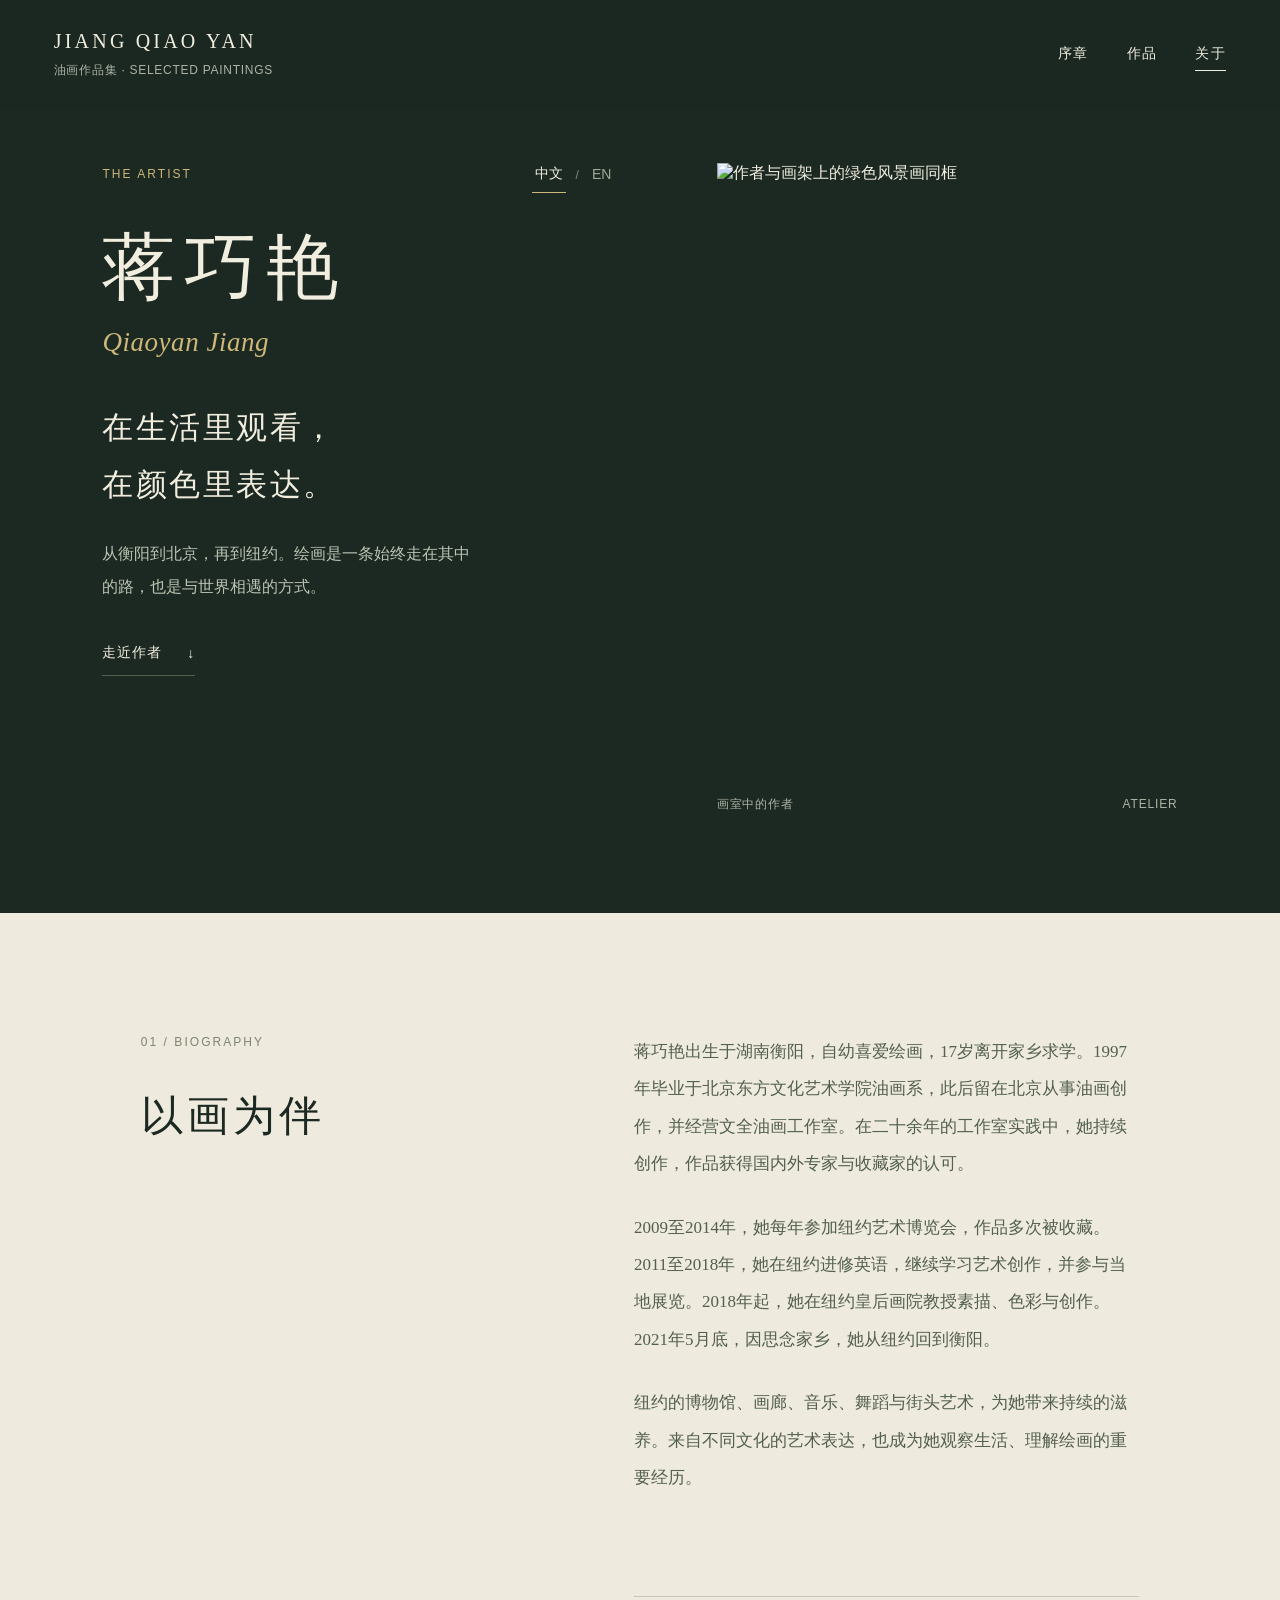
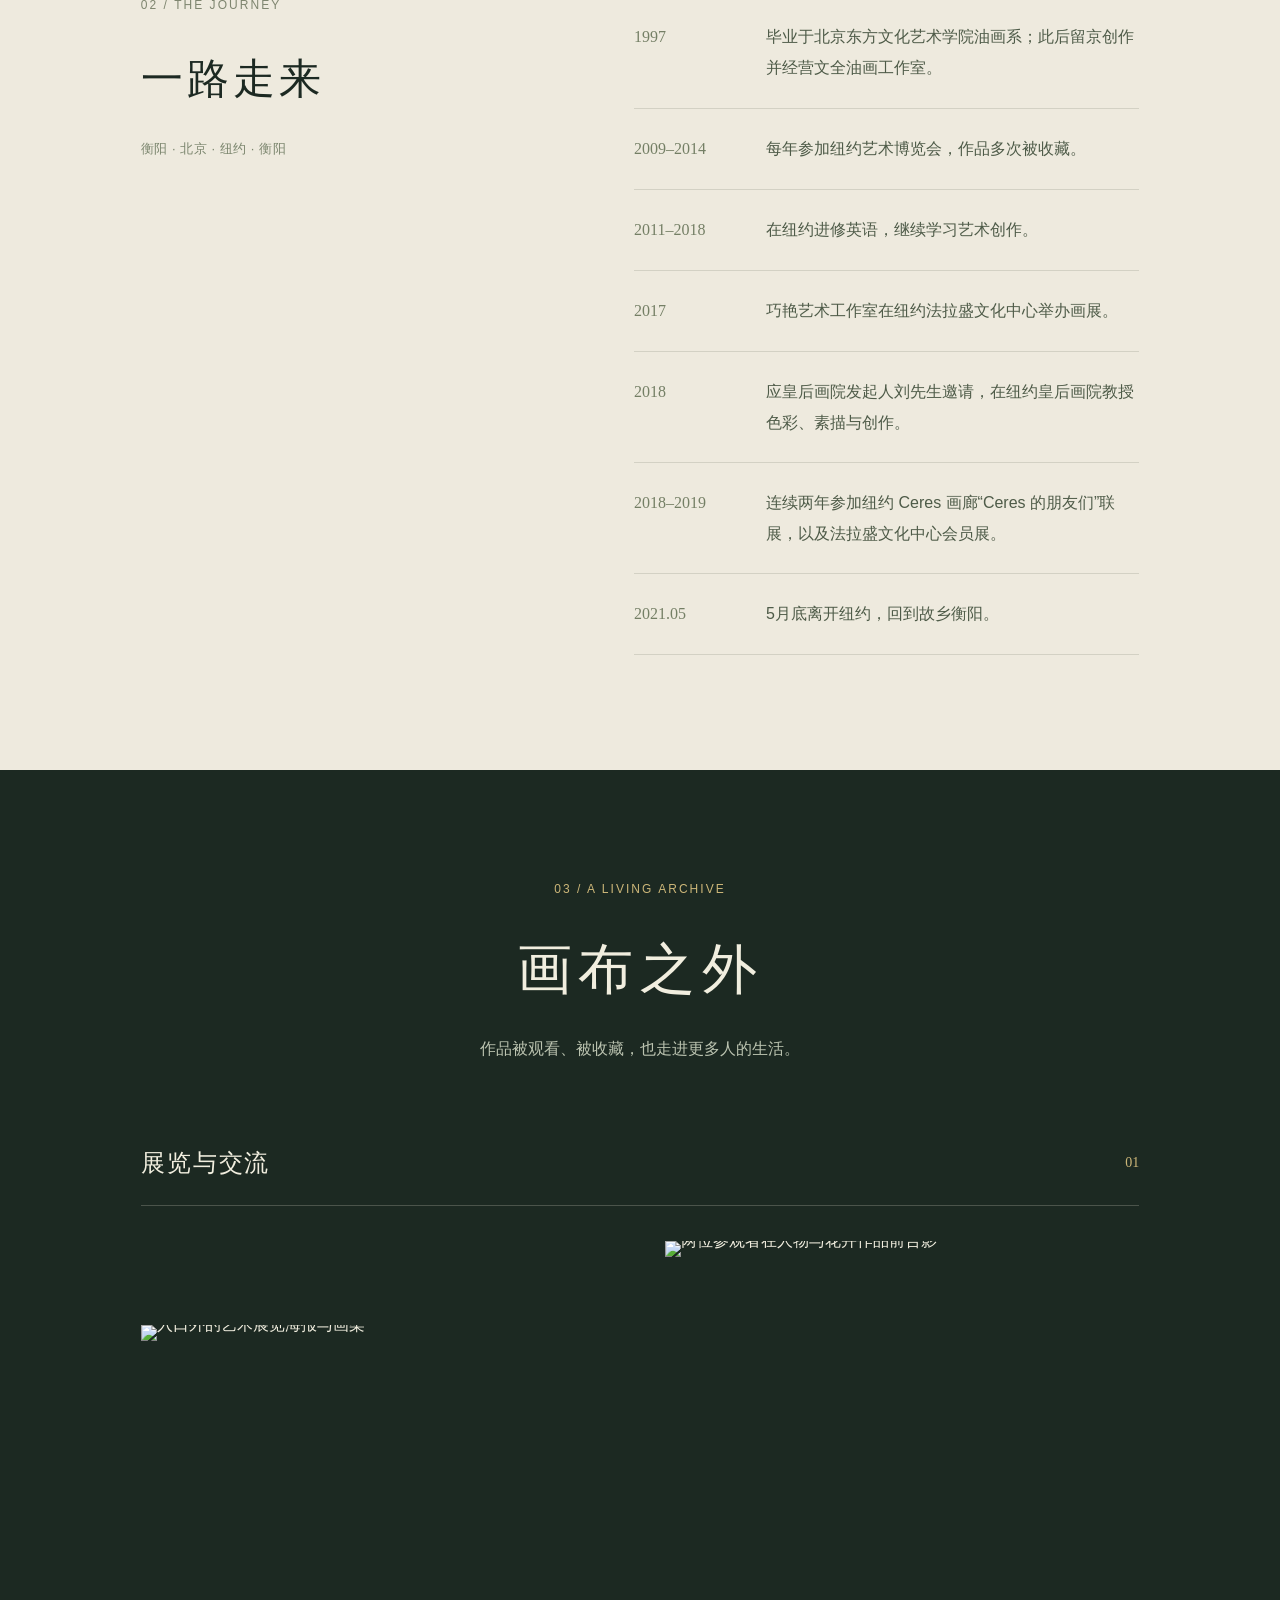
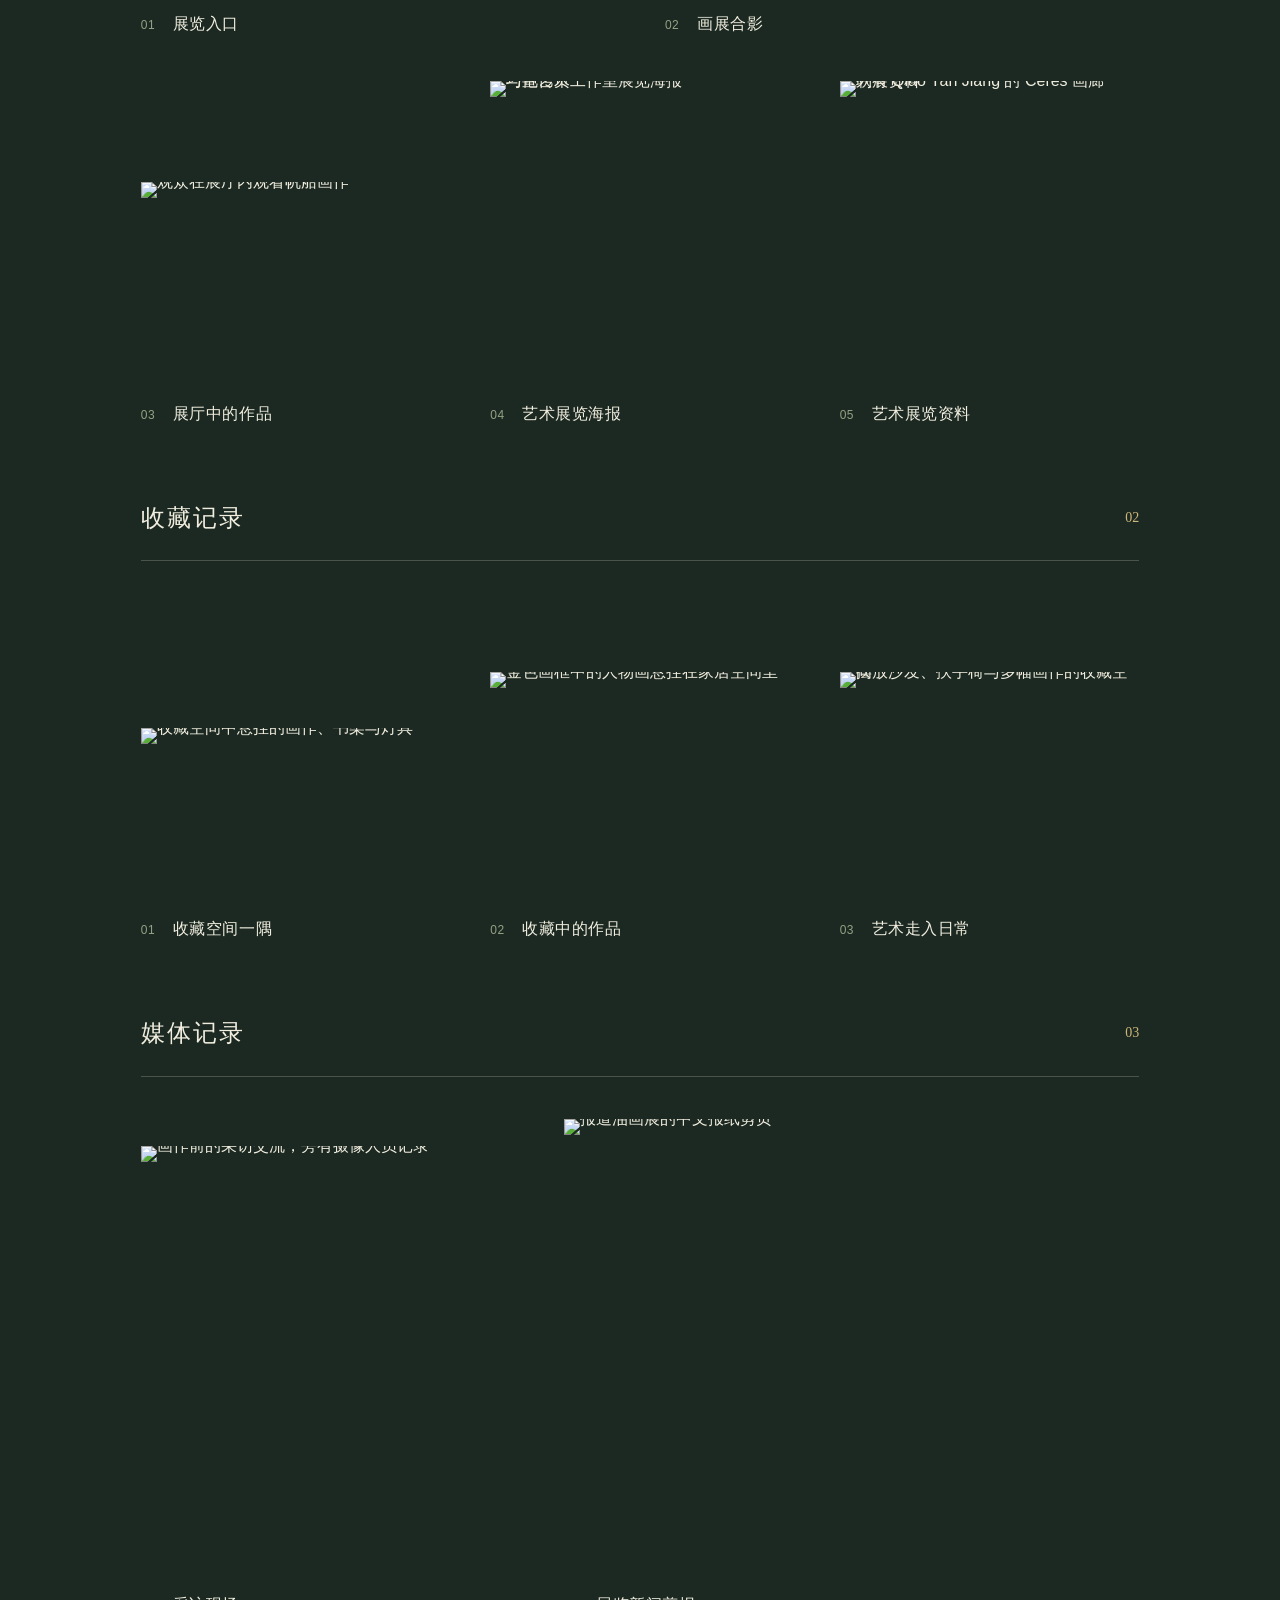
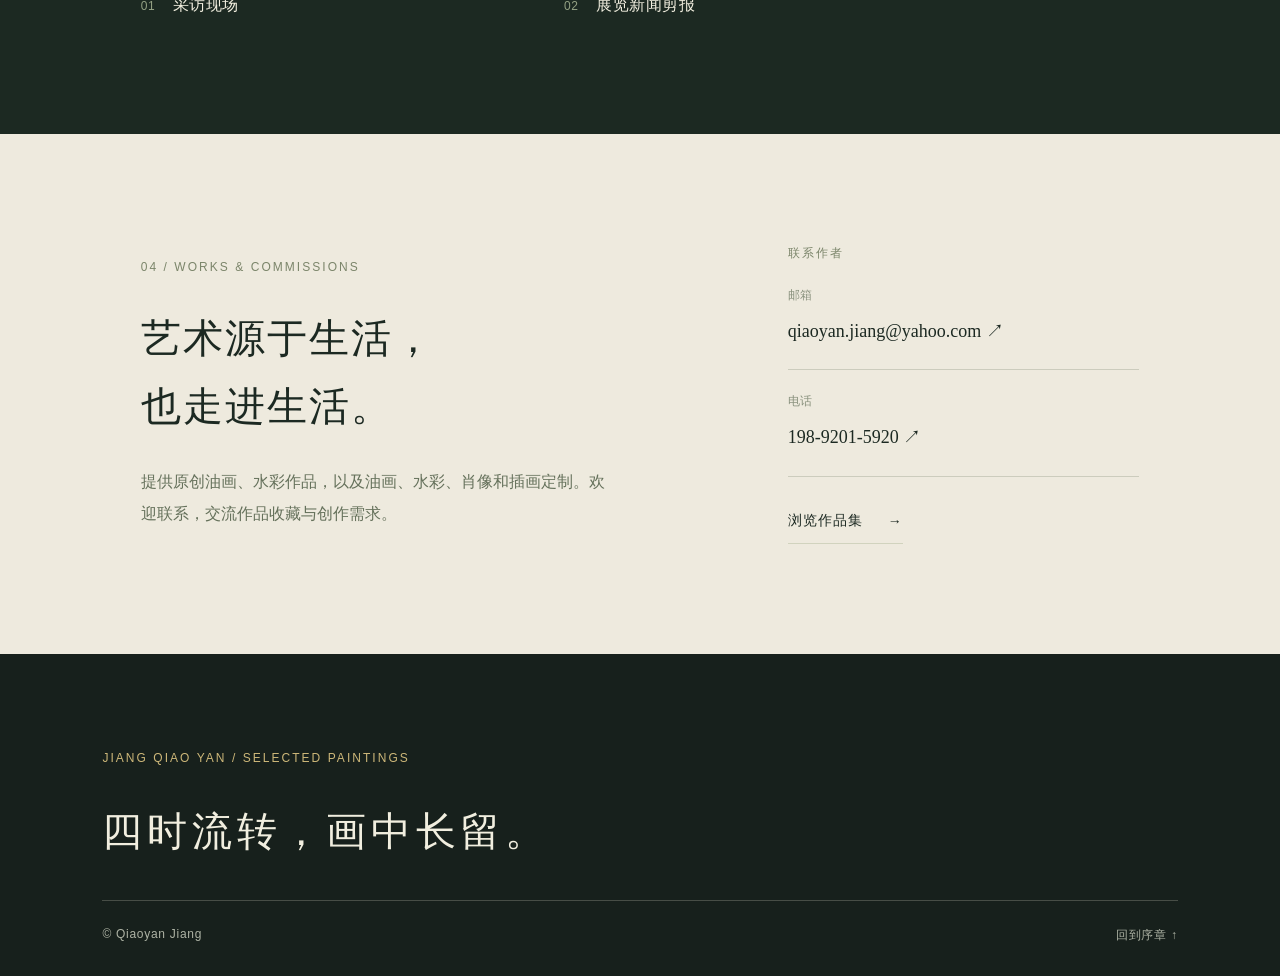
==== about.html @ 0b4175b9 "Publish gallery v7.5 pages and scripts" ====
<!doctype html><html lang="zh-CN"><head><meta charset="utf-8"><meta name="viewport" content="width=device-width,initial-scale=1"><title>关于蒋巧艳 · 四时之间</title><meta name="description" content="蒋巧艳的创作经历、展览、收藏与联系方式。中英双语。"><meta name="theme-color" content="#1c2922"><link rel="icon" href="data:image/svg+xml,%3Csvg xmlns='http://www.w3.org/2000/svg' viewBox='0 0 64 64'%3E%3Crect width='64' height='64' rx='12' fill='%231c2922'/%3E%3Cpath d='M18 44V20h28v24zM25 37l7-14 7 14M28 32h8' fill='none' stroke='%23d6bc76' stroke-width='2'/%3E%3C/svg%3E" type="image/svg+xml"><link rel="stylesheet" href="styles.css"><link rel="stylesheet" href="pages.css"><script defer src="catalog-data.js"></script><script defer src="pages.js"></script></head><body class="about-page"><a class="skip-link" href="#about-content"><span data-zh="跳到简介" data-en="Skip to biography" >跳到简介</span></a><header class="site-header inner-header" id="site-header"><a class="wordmark" href="index.html" aria-label="Jiang Qiao Yan，回到首页"><span>JIANG QIAO YAN</span><small><span data-zh="油画作品集 · SELECTED PAINTINGS" data-en="SELECTED PAINTINGS" >油画作品集 · SELECTED PAINTINGS</span></small></a><nav aria-label="主要导航"><a href="index.html"><span data-zh="序章" data-en="Prelude" >序章</span></a><a href="works.html"><span data-zh="作品" data-en="Works" >作品</span></a><a href="about.html" class="active" aria-current="page"><span data-zh="关于" data-en="About" >关于</span></a></nav></header><main id="about-content"><section class="about-hero"><div class="about-hero-copy"><div class="about-topline"><p class="eyebrow">THE ARTIST</p><div class="language-switch" role="group" aria-label="页面语言 / Page language"><button type="button" data-language="zh" aria-pressed="true">中文</button><span>/</span><button type="button" data-language="en" aria-pressed="false">EN</button></div></div><h1><span data-zh="蒋巧艳" data-en="Qiaoyan Jiang" >蒋巧艳</span></h1><p class="artist-roman"><span data-zh="Qiaoyan Jiang" data-en="蒋巧艳" >Qiaoyan Jiang</span></p><p class="about-lead"><span data-zh="在生活里观看，
在颜色里表达。" data-en="Observing life.
Speaking in color." >在生活里观看，
在颜色里表达。</span></p><p class="about-hero-bio"><span data-zh="从衡阳到北京，再到纽约。绘画是一条始终走在其中的路，也是与世界相遇的方式。" data-en="From Hengyang to Beijing, and on to New York. Painting has been a continuing path, and a way of meeting the world." >从衡阳到北京，再到纽约。绘画是一条始终走在其中的路，也是与世界相遇的方式。</span></p><a class="text-link" href="#biography"><span data-zh="走近作者" data-en="Meet the artist" >走近作者</span> <span>↓</span></a></div><figure class="about-portrait"><a href="assets/catalog/about-01.webp" data-archive="about-01" class="art-button"><img src="assets/catalog/about-01-small.webp" srcset="assets/catalog/about-01-small.webp 600w, assets/catalog/about-01.webp 1280w" sizes="(max-width:700px) 84vw, 36vw" width="1280" height="1707" alt="作者与画架上的绿色风景画同框" loading="eager" decoding="async"></a><figcaption><span data-zh="画室中的作者" data-en="The artist in her studio" >画室中的作者</span><span>ATELIER</span></figcaption></figure></section><section class="biography-section paper-section" id="biography"><div class="bio-label"><p class="eyebrow">01 / BIOGRAPHY</p><h2><span data-zh="以画为伴" data-en="A life with painting." >以画为伴</span></h2></div><div class="biography-copy"><p data-zh="蒋巧艳出生于湖南衡阳，自幼喜爱绘画，17岁离开家乡求学。1997年毕业于北京东方文化艺术学院油画系，此后留在北京从事油画创作，并经营文全油画工作室。在二十余年的工作室实践中，她持续创作，作品获得国内外专家与收藏家的认可。" data-en="Born in Hengyang, China, Qiaoyan Jiang developed a love of painting in childhood and left home at 17 to pursue her education. She graduated from the oil painting department of Beijing Oriental Culture and Art Institute in 1997, then remained in Beijing to paint and manage Wenquan Studio. Across more than two decades of studio practice, her work earned recognition from experts and collectors in China and abroad." >蒋巧艳出生于湖南衡阳，自幼喜爱绘画，17岁离开家乡求学。1997年毕业于北京东方文化艺术学院油画系，此后留在北京从事油画创作，并经营文全油画工作室。在二十余年的工作室实践中，她持续创作，作品获得国内外专家与收藏家的认可。</p><p data-zh="2009至2014年，她每年参加纽约艺术博览会，作品多次被收藏。2011至2018年，她在纽约进修英语，继续学习艺术创作，并参与当地展览。2018年起，她在纽约皇后画院教授素描、色彩与创作。2021年5月底，因思念家乡，她从纽约回到衡阳。" data-en="From 2009 to 2014, she participated in New York Artexpo every year, where her paintings entered private collections. She studied English and continued her artistic development in New York from 2011 to 2018, taking part in local exhibitions. In 2018, she began teaching drawing, color and creative practice at the Queen’s Academy of Art in Queens. At the end of May 2021, she returned to her hometown of Hengyang." >2009至2014年，她每年参加纽约艺术博览会，作品多次被收藏。2011至2018年，她在纽约进修英语，继续学习艺术创作，并参与当地展览。2018年起，她在纽约皇后画院教授素描、色彩与创作。2021年5月底，因思念家乡，她从纽约回到衡阳。</p><p data-zh="纽约的博物馆、画廊、音乐、舞蹈与街头艺术，为她带来持续的滋养。来自不同文化的艺术表达，也成为她观察生活、理解绘画的重要经历。" data-en="New York’s museums, galleries, music, dance and street performances provided a lasting source of inspiration. Encounters with art from many cultures deepened her ways of observing life and thinking about painting." >纽约的博物馆、画廊、音乐、舞蹈与街头艺术，为她带来持续的滋养。来自不同文化的艺术表达，也成为她观察生活、理解绘画的重要经历。</p></div></section><section class="journey-section paper-section"><div class="journey-heading"><p class="eyebrow">02 / THE JOURNEY</p><h2><span data-zh="一路走来" data-en="Along the way" >一路走来</span></h2><p><span data-zh="衡阳 · 北京 · 纽约 · 衡阳" data-en="Hengyang · Beijing · New York · Hengyang" >衡阳 · 北京 · 纽约 · 衡阳</span></p></div><ol class="timeline"><li><span class="timeline-date">1997</span><p data-zh="毕业于北京东方文化艺术学院油画系；此后留京创作并经营文全油画工作室。" data-en="Graduated from the oil painting department of Beijing Oriental Culture and Art Institute; remained in Beijing to paint and manage Wenquan Studio." >毕业于北京东方文化艺术学院油画系；此后留京创作并经营文全油画工作室。</p></li><li><span class="timeline-date">2009–2014</span><p data-zh="每年参加纽约艺术博览会，作品多次被收藏。" data-en="Participated annually in New York Artexpo, with paintings acquired by collectors." >每年参加纽约艺术博览会，作品多次被收藏。</p></li><li><span class="timeline-date">2011–2018</span><p data-zh="在纽约进修英语，继续学习艺术创作。" data-en="Studied English and continued her artistic development in New York." >在纽约进修英语，继续学习艺术创作。</p></li><li><span class="timeline-date">2017</span><p data-zh="巧艳艺术工作室在纽约法拉盛文化中心举办画展。" data-en="Qiaoyan Art Studio held an exhibition at the Flushing cultural center in New York." >巧艳艺术工作室在纽约法拉盛文化中心举办画展。</p></li><li><span class="timeline-date">2018</span><p data-zh="应皇后画院发起人刘先生邀请，在纽约皇后画院教授色彩、素描与创作。" data-en="At the invitation of Mr. Liu, founder of the Queen’s Academy of Art in Queens, began teaching color, drawing and creative practice." >应皇后画院发起人刘先生邀请，在纽约皇后画院教授色彩、素描与创作。</p></li><li><span class="timeline-date">2018–2019</span><p data-zh="连续两年参加纽约 Ceres 画廊“Ceres 的朋友们”联展，以及法拉盛文化中心会员展。" data-en="Participated in the Friends of Ceres group exhibition at Ceres Gallery and the Flushing cultural center members’ exhibition in both years." >连续两年参加纽约 Ceres 画廊“Ceres 的朋友们”联展，以及法拉盛文化中心会员展。</p></li><li><span class="timeline-date">2021.05</span><p data-zh="5月底离开纽约，回到故乡衡阳。" data-en="Returned from New York to her hometown of Hengyang at the end of May." >5月底离开纽约，回到故乡衡阳。</p></li></ol></section><section class="archive-section" id="archive"><div class="archive-heading"><p class="eyebrow">03 / A LIVING ARCHIVE</p><h2><span data-zh="画布之外" data-en="Beyond the canvas" >画布之外</span></h2><p><span data-zh="作品被观看、被收藏，也走进更多人的生活。" data-en="Seen, collected, and made part of everyday life." >作品被观看、被收藏，也走进更多人的生活。</span></p></div><section class="archive-group"><div class="archive-group-title"><h3><span data-zh="展览与交流" data-en="Exhibitions &amp; Encounters" >展览与交流</span></h3><span>01</span></div><div class="archive-grid exhibitions"><figure class="catalog-card archive-card"><div class="art-mount"><a class="art-button image-link" style="--image-ratio:1.77777778;--source-width:1800px" href="assets/catalog/about-10.webp" data-archive="about-10" aria-label="查看：展览入口"><img src="assets/catalog/about-10-small.webp" srcset="assets/catalog/about-10-small.webp 800w, assets/catalog/about-10.webp 1800w" sizes="(max-width:700px) 84vw, 36vw" width="1920" height="1080" data-zh-alt="入口外的艺术展览海报与画架" data-en-alt="An exhibition poster on an easel beside the entrance" alt="入口外的艺术展览海报与画架" loading="lazy" decoding="async"><span class="view-hint"><span data-zh="查看详情" data-en="View details" >查看详情</span> ↗</span></a></div><figcaption><span><small>01</small><span data-zh="展览入口" data-en="At the exhibition entrance" >展览入口</span></span></figcaption></figure><figure class="catalog-card archive-card"><div class="art-mount"><a class="art-button image-link" style="--image-ratio:1.33333333;--source-width:1800px" href="assets/catalog/about-07.webp" data-archive="about-07" aria-label="查看：画展合影"><img src="assets/catalog/about-07-small.webp" srcset="assets/catalog/about-07-small.webp 800w, assets/catalog/about-07.webp 1800w" sizes="(max-width:700px) 84vw, 36vw" width="3264" height="2448" data-zh-alt="两位参观者在人物与花卉作品前合影" data-en-alt="Two people photographed beside figure and flower paintings" alt="两位参观者在人物与花卉作品前合影" loading="lazy" decoding="async"><span class="view-hint"><span data-zh="查看详情" data-en="View details" >查看详情</span> ↗</span></a></div><figcaption><span><small>02</small><span data-zh="画展合影" data-en="A moment at the exhibition" >画展合影</span></span></figcaption></figure><figure class="catalog-card archive-card"><div class="art-mount"><a class="art-button image-link" style="--image-ratio:1.50282486;--source-width:1800px" href="assets/catalog/about-06.webp" data-archive="about-06" aria-label="查看：展厅中的作品"><img src="assets/catalog/about-06-small.webp" srcset="assets/catalog/about-06-small.webp 800w, assets/catalog/about-06.webp 1800w" sizes="(max-width:700px) 84vw, 36vw" width="4256" height="2832" data-zh-alt="观众在展厅内观看帆船画作" data-en-alt="A visitor viewing a sailboat painting in a gallery" alt="观众在展厅内观看帆船画作" loading="lazy" decoding="async"><span class="view-hint"><span data-zh="查看详情" data-en="View details" >查看详情</span> ↗</span></a></div><figcaption><span><small>03</small><span data-zh="展厅中的作品" data-en="A work on display" >展厅中的作品</span></span></figcaption></figure><figure class="catalog-card archive-card"><div class="art-mount"><a class="art-button image-link" style="--image-ratio:0.66582915;--source-width:1060px" href="assets/catalog/about-08.webp" data-archive="about-08" aria-label="查看：艺术展览海报"><img src="assets/catalog/about-08-small.webp" srcset="assets/catalog/about-08-small.webp 533w, assets/catalog/about-08.webp 1060w" sizes="(max-width:700px) 84vw, 36vw" width="1060" height="1592" data-zh-alt="巧艳艺术工作室展览海报与宣传页" data-en-alt="A Qiaoyan Art Studio exhibition poster and leaflets" alt="巧艳艺术工作室展览海报与宣传页" loading="lazy" decoding="async"><span class="view-hint"><span data-zh="查看详情" data-en="View details" >查看详情</span> ↗</span></a></div><figcaption><span><small>04</small><span data-zh="艺术展览海报" data-en="Exhibition poster" >艺术展览海报</span></span></figcaption></figure><figure class="catalog-card archive-card"><div class="art-mount"><a class="art-button image-link" style="--image-ratio:0.88330871;--source-width:1590px" href="assets/catalog/about-09.webp" data-archive="about-09" aria-label="查看：艺术展览资料"><img src="assets/catalog/about-09-small.webp" srcset="assets/catalog/about-09-small.webp 707w, assets/catalog/about-09.webp 1590w" sizes="(max-width:700px) 84vw, 36vw" width="2392" height="2708" data-zh-alt="列有 Qiao Yan Jiang 的 Ceres 画廊联展资料" data-en-alt="A Ceres Gallery exhibition document listing Qiao Yan Jiang" alt="列有 Qiao Yan Jiang 的 Ceres 画廊联展资料" loading="lazy" decoding="async"><span class="view-hint"><span data-zh="查看详情" data-en="View details" >查看详情</span> ↗</span></a></div><figcaption><span><small>05</small><span data-zh="艺术展览资料" data-en="Exhibition archive" >艺术展览资料</span></span></figcaption></figure></div></section><section class="archive-group"><div class="archive-group-title"><h3><span data-zh="收藏记录" data-en="Works in Collections" >收藏记录</span></h3><span>02</span></div><div class="archive-grid collections"><figure class="catalog-card archive-card"><div class="art-mount"><a class="art-button image-link" style="--image-ratio:1.77672209;--source-width:1496px" href="assets/catalog/about-03.webp" data-archive="about-03" aria-label="查看：收藏空间一隅"><img src="assets/catalog/about-03-small.webp" srcset="assets/catalog/about-03-small.webp 800w, assets/catalog/about-03.webp 1496w" sizes="(max-width:700px) 84vw, 36vw" width="1496" height="842" data-zh-alt="收藏空间中悬挂的画作、书架与灯具" data-en-alt="Paintings displayed with bookshelves and lamps in a collector’s home" alt="收藏空间中悬挂的画作、书架与灯具" loading="lazy" decoding="async"><span class="view-hint"><span data-zh="查看详情" data-en="View details" >查看详情</span> ↗</span></a></div><figcaption><span><small>01</small><span data-zh="收藏空间一隅" data-en="A corner of a collector’s home" >收藏空间一隅</span></span></figcaption></figure><figure class="catalog-card archive-card"><div class="art-mount"><a class="art-button image-link" style="--image-ratio:1.33333333;--source-width:1800px" href="assets/catalog/about-04.webp" data-archive="about-04" aria-label="查看：收藏中的作品"><img src="assets/catalog/about-04-small.webp" srcset="assets/catalog/about-04-small.webp 800w, assets/catalog/about-04.webp 1800w" sizes="(max-width:700px) 84vw, 36vw" width="4032" height="3024" data-zh-alt="金色画框中的人物画悬挂在家居空间里" data-en-alt="A framed figure painting displayed in a home" alt="金色画框中的人物画悬挂在家居空间里" loading="lazy" decoding="async"><span class="view-hint"><span data-zh="查看详情" data-en="View details" >查看详情</span> ↗</span></a></div><figcaption><span><small>02</small><span data-zh="收藏中的作品" data-en="A painting in a private collection" >收藏中的作品</span></span></figcaption></figure><figure class="catalog-card archive-card"><div class="art-mount"><a class="art-button image-link" style="--image-ratio:1.33333333;--source-width:800px" href="assets/catalog/about-05.webp" data-archive="about-05" aria-label="查看：艺术走入日常"><img src="assets/catalog/about-05-small.webp" srcset="assets/catalog/about-05-small.webp 800w, assets/catalog/about-05.webp 800w" sizes="(max-width:700px) 84vw, 36vw" width="800" height="600" data-zh-alt="摆放沙发、扶手椅与多幅画作的收藏空间" data-en-alt="A collection displayed in a sitting room with a sofa and armchair" alt="摆放沙发、扶手椅与多幅画作的收藏空间" loading="lazy" decoding="async"><span class="view-hint"><span data-zh="查看详情" data-en="View details" >查看详情</span> ↗</span></a></div><figcaption><span><small>03</small><span data-zh="艺术走入日常" data-en="Art in everyday life" >艺术走入日常</span></span></figcaption></figure></div></section><section class="archive-group"><div class="archive-group-title"><h3><span data-zh="媒体记录" data-en="Press &amp; Interviews" >媒体记录</span></h3><span>03</span></div><div class="archive-grid press"><figure class="catalog-card archive-card"><div class="art-mount"><a class="art-button image-link" style="--image-ratio:0.76094760;--source-width:1060px" href="assets/catalog/about-11.webp" data-archive="about-11" aria-label="查看：采访现场"><img src="assets/catalog/about-11-small.webp" srcset="assets/catalog/about-11-small.webp 609w, assets/catalog/about-11.webp 1060w" sizes="(max-width:700px) 84vw, 36vw" width="1060" height="1393" data-zh-alt="画作前的采访交流，旁有摄像人员记录" data-en-alt="An interview beside paintings, with a camera recording the conversation" alt="画作前的采访交流，旁有摄像人员记录" loading="lazy" decoding="async"><span class="view-hint"><span data-zh="查看详情" data-en="View details" >查看详情</span> ↗</span></a></div><figcaption><span><small>01</small><span data-zh="采访现场" data-en="During an interview" >采访现场</span></span></figcaption></figure><figure class="catalog-card archive-card"><div class="art-mount"><a class="art-button image-link" style="--image-ratio:1.26970443;--source-width:1800px" href="assets/catalog/about-02.webp" data-archive="about-02" aria-label="查看：展览新闻剪报"><img src="assets/catalog/about-02-small.webp" srcset="assets/catalog/about-02-small.webp 800w, assets/catalog/about-02.webp 1800w" sizes="(max-width:700px) 84vw, 36vw" width="3093" height="2436" data-zh-alt="报道油画展的中文报纸剪页" data-en-alt="A Chinese newspaper clipping about an oil painting exhibition" alt="报道油画展的中文报纸剪页" loading="lazy" decoding="async"><span class="view-hint"><span data-zh="查看详情" data-en="View details" >查看详情</span> ↗</span></a></div><figcaption><span><small>02</small><span data-zh="展览新闻剪报" data-en="An exhibition press clipping" >展览新闻剪报</span></span></figcaption></figure></div></section></section><section class="contact-section paper-section" id="contact"><div><p class="eyebrow">04 / WORKS & COMMISSIONS</p><h2><span data-zh="艺术源于生活，
也走进生活。" data-en="Art grows from life,
and becomes part of it." >艺术源于生活，
也走进生活。</span></h2><p class="contact-body"><span data-zh="提供原创油画、水彩作品，以及油画、水彩、肖像和插画定制。欢迎联系，交流作品收藏与创作需求。" data-en="Original oil paintings and watercolors are available, alongside commissions for oil paintings, watercolors, portraits and illustrations. Please get in touch to discuss collecting a work or commissioning a painting." >提供原创油画、水彩作品，以及油画、水彩、肖像和插画定制。欢迎联系，交流作品收藏与创作需求。</span></p></div><div class="contact-details"><p class="eyebrow"><span data-zh="联系作者" data-en="CONTACT THE ARTIST" >联系作者</span></p><div><span><span data-zh="邮箱" data-en="Email" >邮箱</span></span><a href="mailto:qiaoyan.jiang@yahoo.com">qiaoyan.jiang@yahoo.com ↗</a></div><div><span><span data-zh="电话" data-en="Phone" >电话</span></span><a href="tel:19892015920">198-9201-5920 ↗</a></div><a class="text-link" href="works.html"><span data-zh="浏览作品集" data-en="Explore the collection" >浏览作品集</span> →</a></div></section></main><footer class="inner-footer"><p class="eyebrow">JIANG QIAO YAN / SELECTED PAINTINGS</p><p class="footer-title"><span data-zh="四时流转，画中长留。" data-en="Seasons pass. Paintings remain." >四时流转，画中长留。</span></p><div class="footer-bottom"><span>© Qiaoyan Jiang</span><a href="index.html"><span data-zh="回到序章" data-en="Return to the prelude" >回到序章</span> ↑</a></div></footer><dialog id="detail-dialog" class="detail-dialog" aria-labelledby="detail-title">
    <header class="detail-header"><span>JIANG QIAO YAN <small>/ SELECTED WORKS</small></span><div><button id="detail-zoom" type="button" aria-pressed="false">放大细节</button><button id="detail-close" type="button" aria-label="关闭大图">关闭 ×</button></div></header>
    <div class="detail-body"><div id="detail-canvas" class="detail-canvas"><div class="detail-surface"><img id="detail-image" alt=""><p id="detail-status" role="status"></p></div></div><aside class="detail-info"><p class="eyebrow" id="detail-category"></p><h2 id="detail-title"></h2><p id="detail-description"></p><p class="detail-editorial" id="detail-editorial"></p><div class="detail-pagination"><button type="button" id="detail-prev" aria-label="上一幅">←</button><span id="detail-count"></span><button type="button" id="detail-next" aria-label="下一幅">→</button></div></aside></div>
    </dialog></body></html>
---- styles.css ----
@charset "UTF-8";
:root{--ink:#1c2922;--ink-dark:#17201c;--paper:#eeeade;--paper-light:#f5f1e8;--gold:#cdb779;--light:#f1eedf;--muted:#aeb3a5;--line:rgba(239,236,219,.22);--serif:"Noto Serif SC","Songti SC","STSong","SimSun",serif;--sans:"Helvetica Neue","PingFang SC","Microsoft YaHei",Arial,sans-serif;--scroll:0}
*{box-sizing:border-box}html{scroll-behavior:smooth;scroll-padding-top:110px}body{margin:0;background:var(--ink);color:var(--light);font-family:var(--sans);font-size:16px;-webkit-font-smoothing:antialiased}body,button,a{-webkit-tap-highlight-color:transparent}button,a{touch-action:manipulation}button{font:inherit}a{color:inherit;text-decoration:none}button{color:inherit}button:focus-visible,a:focus-visible{outline:2px solid var(--gold);outline-offset:7px}::selection{background:#b59853;color:var(--ink-dark)}img{display:block;max-width:100%;height:auto}figure,p,h1,h2,h3{margin:0}button{border:0}.skip-link{position:fixed;z-index:100;top:8px;left:20px;background:var(--paper);color:var(--ink);padding:12px;transform:translateY(-150%)}.skip-link:focus{transform:none}
.site-header{position:absolute;left:0;right:0;top:0;height:108px;padding:0 4.2%;display:flex;align-items:center;justify-content:space-between;z-index:20}.wordmark{display:flex;flex-direction:column;gap:9px}.wordmark>span{font-family:Georgia,serif;letter-spacing:.16em;font-size:20px}.wordmark small{font-size:10px;letter-spacing:.16em;color:var(--muted)}.site-header nav{display:flex;gap:38px;font-size:14px;letter-spacing:.1em}.site-header nav a{padding:12px 0;position:relative}.site-header nav a:after{content:"";position:absolute;bottom:4px;left:0;width:100%;height:1px;background:currentColor;transform:scaleX(0);transform-origin:left;transition:transform .25s}.site-header nav a:hover:after,.site-header nav a.active:after{transform:scaleX(1)}
.opening{position:relative;min-height:820px;height:100svh;background:var(--ink)}.opening-stage{position:relative;height:100svh;min-height:820px;overflow:hidden}.opening-stage:before{content:"";position:absolute;inset:0;background:radial-gradient(ellipse at 62% 40%,#39432b33,transparent 66%);pointer-events:none}.hero-copy{position:absolute;z-index:2;left:7%;top:24%;}.eyebrow{font-size:12px;line-height:1.6;letter-spacing:.17em;font-weight:400}.hero-copy .eyebrow{display:flex;gap:12px;align-items:center;color:var(--gold)}.small-rule{display:inline-block;width:27px;height:1px;background:currentColor}h1{font-family:var(--serif);font-size:clamp(72px,7.1vw,124px);line-height:1.35;font-weight:400;letter-spacing:.16em;margin:28px 0 21px;position:relative}h1>span{display:block;margin-left:.34em}h1>i{font-style:normal;font-size:.35em;position:absolute;right:-.36em;bottom:.45em;color:var(--gold)}.hero-english{font-family:Georgia,serif;font-style:italic;font-weight:400;font-size:clamp(23px,2.1vw,34px);line-height:1.2;color:var(--gold)}.hero-subtitle{font-family:var(--serif);font-size:16px;letter-spacing:.21em;color:#bcc2b4;margin-top:28px}.hero-art{position:absolute;right:5.4%;top:17.5%;width:min(59vw,calc(64svh * 1.2663));}.hero-art .art-button{box-shadow:0 26px 55px #030b083d}.art-button{display:block;background:transparent;padding:0;width:100%;position:relative;cursor:zoom-in;text-align:left}.art-button img{width:100%;transition:filter .5s}.art-button:hover img{filter:brightness(1.04)}.view-hint{position:absolute;bottom:18px;right:18px;padding:11px 16px;color:white;background:#18241dd9;backdrop-filter:blur(10px);font-size:12px;letter-spacing:.08em;opacity:0;transform:translateY(5px);transition:opacity .3s,transform .3s}.art-button:hover .view-hint,.art-button:focus-visible .view-hint{opacity:1;transform:none}figcaption{display:flex;align-items:baseline;justify-content:space-between;gap:20px;margin-top:18px;font-size:12px;line-height:1.6;letter-spacing:.1em;color:var(--muted)}.caption-divider{display:inline-block;opacity:.5;margin:0 12px}.hero-art figcaption>span:last-child{font-size:10px;letter-spacing:.15em}.hero-bottom{position:absolute;bottom:36px;left:4.2%;right:4.2%;display:flex;justify-content:space-between;align-items:center;padding-top:24px;border-top:1px solid var(--line)}.scroll-prompt{display:flex;align-items:center;gap:12px;font-size:12px;letter-spacing:.07em}.scroll-prompt>span:last-child{margin-left:12px;font-size:10px;color:var(--muted);letter-spacing:.12em}.scroll-line{display:block;height:30px;width:1px;background:var(--gold);position:relative}.scroll-line:after{content:"";position:absolute;bottom:0;left:-2px;width:5px;height:5px;border-right:1px solid var(--gold);border-bottom:1px solid var(--gold);transform:rotate(45deg)}.season-index{font-size:12px;letter-spacing:.13em;color:var(--muted)}.season-index i{font-style:normal;padding:0 17px;opacity:.6}
.paper-section{color:var(--ink);background:var(--paper);position:relative}.collection{padding:135px 8% 150px}.section-heading{display:grid;grid-template-columns:1fr 1fr;column-gap:8%;margin-bottom:100px}.section-heading .eyebrow{grid-column:1/-1;color:#6b745e;margin-bottom:32px}.section-heading h2{font-family:var(--serif);font-weight:400;font-size:clamp(38px,4.1vw,68px);line-height:1.55;letter-spacing:.07em}.section-heading h2 span{padding-left:1.03em}.section-intro{align-self:end;font-family:var(--serif);font-size:16px;line-height:2.2;color:#647060;padding-bottom:14px}.garden-grid{display:grid;grid-template-columns:1.25fr .75fr;gap:90px 11%;align-items:start}.painting-3{padding-top:170px}.painting figcaption{color:#727869;margin-top:20px}.painting figcaption>span:first-child{color:var(--ink);font-family:var(--serif);font-size:18px;letter-spacing:.05em}.painting figcaption small{font-family:var(--sans);font-size:12px;letter-spacing:.06em;margin-right:22px;color:#78816f}.painting figcaption>span:last-child{font-size:12px;white-space:nowrap}
footer{padding:95px 8% 32px;background:var(--ink-dark);position:relative}footer .eyebrow{color:var(--gold)}.footer-title{font-family:var(--serif);font-size:clamp(26px,3.1vw,48px);letter-spacing:.12em;line-height:1.5;margin:35px 0 70px}.footer-bottom{padding-top:26px;border-top:1px solid var(--line);display:flex;justify-content:space-between;font-size:12px;color:var(--muted);letter-spacing:.06em}
@media(min-width:1800px){.hero-copy{left:9%}.hero-art{right:9%}}
@media(max-width:1050px){.opening,.opening-stage{min-height:760px}.hero-copy{left:5%;top:26%}h1{font-size:80px}.hero-art{right:4%;top:24%;width:59vw}.hero-subtitle{font-size:14px}.hero-copy .eyebrow{font-size:10px}.hero-english{font-size:25px}.section-heading{column-gap:6%}.garden-grid{gap:80px 7%}.painting figcaption>span:last-child{display:none}}
@media(max-width:700px){html{scroll-padding-top:80px}.site-header{height:86px;padding:0 6%}.wordmark>span{font-size:15px;letter-spacing:.12em}.wordmark small{font-size:9px;letter-spacing:.05em}.site-header nav{gap:20px;font-size:13px}.site-header nav a:last-child{display:none}.opening,.opening-stage{min-height:800px;height:100svh}.hero-copy{left:8%;top:125px;right:8%}.hero-copy .eyebrow{font-size:10px;letter-spacing:.15em}h1{font-size:62px;letter-spacing:.08em;line-height:1.4;margin:23px 0 8px}h1>span{display:inline;margin-left:.08em}h1>i{font-size:25px;position:static;margin-left:-.6em}.hero-english{font-size:20px;line-height:1.3}.hero-english br{display:none}.hero-subtitle{display:none}.hero-art{right:8%;width:84%;top:340px}.hero-art figcaption{margin-top:15px;font-size:11px}.hero-art figcaption>span:last-child{font-size:9px}.hero-bottom{bottom:26px;left:6%;right:6%;padding-top:20px}.scroll-prompt{font-size:11px}.scroll-prompt>span:last-child{display:none}.season-index{font-size:10px;letter-spacing:.03em}.season-index i{padding:0 8px}.collection{padding:85px 8%}.section-heading{display:block;margin-bottom:60px}.section-heading .eyebrow{margin-bottom:25px}.section-heading h2{font-size:40px}.section-intro{font-size:16px;line-height:2;margin-top:30px}.section-intro br{display:none}.garden-grid{grid-template-columns:1fr;gap:60px}.painting-3{padding:0 0 0 19%}.painting figcaption{gap:8px}.painting figcaption small{margin-right:15px}.painting figcaption>span:last-child{display:block;font-size:11px}.painting figcaption>span:first-child{font-size:16px}.view-hint{display:none}footer{padding:65px 8% 28px}.footer-title{margin:30px 0 50px}.footer-bottom{font-size:11px;gap:15px}footer .eyebrow{font-size:10px}}
.site-header{position:fixed;transition:background .3s,color .3s,height .3s}.site-header.scrolled{height:82px;background:#1c2922ed;backdrop-filter:blur(14px)}.site-header.paper{color:var(--ink);background:#eeeadeee}.site-header.paper .wordmark small{color:#69725f}.site-header.scrolled .wordmark small{font-size:10px}.wordmark small{font-size:12px;letter-spacing:.06em}.hero-art figcaption>span:last-child,.scroll-prompt>span:last-child{font-size:12px}.hero-bottom-right{display:flex;gap:28px;align-items:center}.replay-button{background:none;padding:8px 0;font-size:20px;color:var(--muted);cursor:pointer}.replay-button span{font-size:12px;margin-left:5px}.replay-button:hover{color:var(--gold)}.hero-story{position:absolute;left:7%;top:35%;width:26%;opacity:0;visibility:hidden;transform:translateY(30px);pointer-events:none}.hero-story .eyebrow{color:var(--gold);font-size:11px}.hero-story h2{font-family:var(--serif);font-weight:400;font-size:clamp(27px,2.8vw,44px);line-height:1.65;letter-spacing:.04em;margin:24px 0}.hero-story>p:not(.eyebrow){font-family:var(--serif);font-size:16px;line-height:2.25;color:#b5beae}.story-note{display:block;border-top:1px solid var(--line);padding-top:23px;margin-top:36px;font-size:12px;letter-spacing:.1em;color:var(--muted)}
.motion-ready .opening{--stage-height:max(820px,100svh);height:calc(var(--stage-height) * 1.85);min-height:0}.motion-ready .opening-stage{position:sticky;top:0;height:var(--stage-height);min-height:0}.motion-ready .hero-copy{opacity:var(--copy-opacity,1);transform:translateY(var(--copy-y,0px));will-change:transform,opacity}.motion-ready .hero-story{opacity:var(--story-opacity,0);transform:translateY(var(--story-y,30px));visibility:visible}.motion-ready .hero-art{transform:translateY(var(--art-y,0px));will-change:transform}.motion-ready .hero-bottom{opacity:var(--bottom-opacity,1)}.collection:before{content:"";position:absolute;top:-17px;left:0;right:0;height:19px;background:var(--paper);clip-path:polygon(0 50%,2% 35%,5% 44%,8% 20%,12% 42%,16% 30%,20% 50%,24% 27%,29% 40%,34% 10%,38% 25%,43% 40%,48% 20%,53% 34%,59% 24%,64% 44%,69% 27%,75% 40%,80% 20%,84% 38%,89% 25%,94% 44%,97% 25%,100% 50%,100% 100%,0 100%)}
.intro-overlay{position:absolute;inset:0;z-index:30;pointer-events:none;background:var(--ink)}.intro-overlay canvas{width:100%;height:100%;display:block}.intro-note{position:absolute;left:7%;bottom:11%;color:var(--light);opacity:var(--intro-note,1)}.intro-note span{font-family:Georgia,serif;letter-spacing:.2em;font-size:13px}.intro-note p{font-family:var(--serif);font-size:18px;letter-spacing:.18em;margin-top:14px}.skip-intro{position:absolute;right:4.2%;top:38px;background:#17201ccc;color:var(--light);border:1px solid var(--line);padding:12px 20px;z-index:32;font-size:12px;letter-spacing:.1em;cursor:pointer}.skip-intro span{padding-left:12px}.intro-pending .hero-copy,.intro-playing .hero-copy{opacity:0!important}.intro-pending .hero-art,.intro-playing .hero-art{visibility:hidden}.intro-playing.intro-unveil .hero-copy{opacity:1!important;transition:opacity .55s}.intro-pending:after{content:"";position:fixed;inset:0;background:var(--ink);z-index:25;pointer-events:none}.intro-playing .intro-overlay{background:transparent}.intro-playing .hero-story{opacity:0}.intro-playing .site-header{opacity:0}.intro-playing .hero-bottom{opacity:0}.intro-playing .intro-note{transition:opacity .25s}[hidden]{display:none!important}
.landscape-grid{display:grid;grid-template-columns:1fr 1fr;gap:11%;margin-top:120px}.painting-4{margin-top:150px}.interlude-quote{font-family:var(--serif);font-size:30px;line-height:1.8;letter-spacing:.1em;margin:0 0 100px 10%}.interlude-quote em{font-size:16px;font-style:normal;display:block;letter-spacing:.07em;margin-top:20px;color:#78816e}.section-end{margin-top:90px;padding-top:28px;border-top:1px solid #a0a69066;display:flex;justify-content:space-between;gap:20px;color:#717a65;font-size:12px;letter-spacing:.1em}.dusk{background:#292b26;position:relative;padding:110px 8% 100px;overflow:hidden}.dusk-heading{display:flex;flex-direction:column;align-items:center;text-align:center;position:relative;z-index:2;margin-bottom:56px}.dusk-heading .eyebrow{color:var(--gold)}.dusk-heading h2{font-family:var(--serif);font-weight:400;font-size:clamp(38px,4.4vw,70px);letter-spacing:.13em;line-height:1.5;margin:28px 0 18px}.dusk-heading>p:last-child{font-family:var(--serif);font-size:16px;letter-spacing:.08em;color:#bec0ac}.dusk-art{width:min(80%,1100px);margin:0 auto;position:relative;z-index:1}.dusk-art figcaption,.dusk-art figcaption>span:first-child{color:var(--light)}.dusk-art figcaption small{color:#bbc0aa}.dusk-art .art-button{box-shadow:0 20px 90px #100f0c77}.dusk-english{font-family:Georgia,serif;font-size:clamp(40px,7vw,110px);font-style:italic;color:#bfb796;text-align:center;line-height:1.3;margin-top:66px;letter-spacing:-.035em}.human{padding:120px 8% 150px;background:var(--paper-light)}.human-grid{display:grid;grid-template-columns:1.35fr .65fr;gap:110px 12%;align-items:start}.painting-7{padding-top:130px}.painting-8{padding-top:0}.painting-8 figcaption{flex-direction:column;gap:6px}.painting-8 figcaption>span:last-child{padding-left:40px}.city-block{grid-column:1/-1;display:grid;grid-template-columns:.7fr 1fr;gap:15%;align-items:center;width:83%;margin-left:6%;margin-top:20px}.city-intro{font-family:var(--serif);font-size:clamp(26px,2.7vw,42px);line-height:1.8;letter-spacing:.07em}.city-intro .eyebrow{display:block;font-family:var(--sans);font-size:11px;color:#757c6c;letter-spacing:.12em;margin-bottom:30px}.footer-title{margin-bottom:38px}.footer-info{display:flex;justify-content:space-between;gap:30px;margin-bottom:66px;color:var(--muted);font-size:14px;line-height:2}.footer-info .editorial-note{font-size:12px;color:#889480}.chapter-rail{position:fixed;right:1.5%;top:50%;z-index:18;transform:translateY(-50%);display:flex;flex-direction:column;gap:4px;color:var(--gold)}.chapter-rail a{display:flex;align-items:center;justify-content:flex-end;gap:10px;min-width:48px;min-height:38px}.chapter-rail i{display:block;width:12px;height:1px;background:currentColor;opacity:.4;transition:width .3s,opacity .3s}.chapter-rail span{font-size:12px;opacity:0;transition:opacity .3s;letter-spacing:.04em}.chapter-rail a:hover span,.chapter-rail a:focus-visible span{opacity:1}.chapter-rail a.current i{width:24px;opacity:1}.chapter-rail.paper{color:#5c654f}.motion-ready .painting,.motion-ready .reveal{opacity:0;transform:translateY(35px);transition:opacity .9s,transform 1.1s cubic-bezier(.2,.6,.2,1)}.motion-ready .painting.in-view,.motion-ready .reveal.in-view{opacity:1;transform:none}
.art-dialog{position:fixed;inset:0;margin:0;width:100vw;max-width:100vw;height:100dvh;max-height:100dvh;border:0;padding:0;background:#111915;color:var(--light);overflow:hidden}.art-dialog::backdrop{background:#111915ed}.art-dialog[open]{display:grid;grid-template-rows:80px minmax(0,1fr) 96px}.viewer-header{padding:0 4%;display:flex;justify-content:space-between;align-items:center}.viewer-header>span{font-family:Georgia,serif;font-size:16px;letter-spacing:.12em}.viewer-header small{font-family:var(--sans);font-size:10px;letter-spacing:.1em;color:#a1ad99}.viewer-close{background:none;cursor:pointer;padding:10px;font-size:13px;letter-spacing:.1em;display:flex;align-items:center;gap:16px}.viewer-close>span{font-size:28px;font-weight:200}.viewer-image-wrap{position:relative;display:flex;align-items:center;justify-content:center;min-height:0;padding:5px 8%}.viewer-image-wrap img{height:100%;width:100%;object-fit:contain;transition:opacity .2s}.viewer-image-wrap.loading img{opacity:.15}#viewer-status{position:absolute;text-align:center;font-size:14px;color:var(--muted)}.viewer-footer{display:flex;align-items:center;justify-content:center;gap:50px;padding:15px 5%}.viewer-caption{text-align:center;min-width:210px}.viewer-caption>p:first-child{font-family:var(--serif);font-size:22px;letter-spacing:.1em}.viewer-caption>p:last-child{display:flex;justify-content:center;gap:20px;margin-top:9px;font-size:12px;color:var(--muted)}.viewer-note{opacity:.7}.viewer-arrow{cursor:pointer;min-width:48px;height:48px;background:transparent;border:1px solid #8a927a66;border-radius:50%;font-size:23px;transition:background .2s}.viewer-arrow:hover{background:#364236}.image-error{min-height:180px;background:#73806a22}.image-error:after{content:"图片暂时无法载入";position:absolute;inset:0;display:grid;place-items:center;color:#8b957e;font-size:14px}
@media(min-width:1800px){.hero-story{left:9%}}
@media(max-width:1050px){.hero-story{left:5%;width:27%;top:34%}.hero-story h2{font-size:29px}.hero-story>p:not(.eyebrow){font-size:15px}.hero-story .eyebrow{font-size:10px}.hero-bottom-right{gap:18px}.replay-button span{display:none}.hero-copy .eyebrow{font-size:11px}.hero-art figcaption>span:last-child{font-size:11px}.landscape-grid{gap:7%}.dusk-art{width:90%}.human-grid{gap:80px 9%}.city-block{width:90%;gap:12%}.hero-copy{top:24%}.wordmark small{font-size:11px}}
@media(max-width:700px){.site-header.scrolled{height:74px}.wordmark>span{font-size:14px}.wordmark small,.site-header.scrolled .wordmark small{font-size:10px;letter-spacing:0}.site-header nav{font-size:14px}.hero-copy{top:125px}.hero-copy .eyebrow{font-size:12px}.hero-art figcaption>span:last-child{font-size:10px}.hero-art figcaption{font-size:12px}.hero-bottom-right{gap:15px}.replay-button{padding:7px}.hero-bottom{bottom:28px}.season-index{font-size:11px}.hero-story{left:8%;right:8%;top:125px;width:auto}.hero-story .eyebrow{font-size:11px}.hero-story h2{font-size:32px;line-height:1.5;margin:16px 0 12px}.hero-story h2 br{display:initial}.hero-story>p:not(.eyebrow){font-size:14px;line-height:1.9;max-width:310px}.hero-story>p:not(.eyebrow) br{display:none}.story-note{display:none}.motion-ready .opening{--stage-height:max(800px,100svh);height:calc(var(--stage-height) * 1.65)}.landscape-grid{display:flex;flex-direction:column;gap:55px;margin-top:65px}.painting-4{margin-top:0}.landscape-aside{display:flex;flex-direction:column}.interlude-quote{font-size:27px;margin:0 0 45px 15%}.interlude-quote em{font-size:15px}.painting-5{padding-right:11%}.section-end{font-size:10px;margin-top:60px;line-height:1.7}.section-end>span:first-child{max-width:140px}.dusk{padding:75px 8% 65px}.dusk-heading{margin-bottom:35px}.dusk-heading h2{font-size:39px;letter-spacing:.04em;margin:24px 0 15px}.dusk-heading>p:last-child{font-size:14px;letter-spacing:.02em}.dusk-art{width:100%}.dusk-english{font-size:38px;margin-top:42px}.human{padding:80px 8%}.human-grid{grid-template-columns:1fr;gap:65px}.painting-7{padding-top:0}.painting-8{width:62%;margin-left:auto}.painting-8 figcaption{flex-direction:row}.painting-8 figcaption>span:last-child{display:none}.city-block{grid-column:1;display:flex;flex-direction:column;gap:34px;align-items:stretch;width:90%;margin:0}.city-intro{font-size:29px;line-height:1.65}.city-intro .eyebrow{font-size:11px;margin-bottom:20px}.footer-info{display:block;font-size:14px;margin-bottom:40px}.footer-info .editorial-note{margin-top:24px;font-size:12px}.chapter-rail{display:none}.viewer-header{padding:0 5%}.viewer-header>span{font-size:13px}.viewer-header small{display:none}.viewer-image-wrap{padding:0 4%}.viewer-footer{gap:18px}.viewer-caption{min-width:180px}.viewer-caption>p:first-child{font-size:20px}.viewer-note{display:none}.viewer-arrow{min-width:44px;height:44px}.art-dialog[open]{grid-template-rows:68px minmax(0,1fr) 100px}.skip-intro{top:27px;right:6%;padding:10px 14px}.intro-note{left:8%;bottom:15%}.intro-note p{font-size:16px}.scroll-prompt{font-size:12px}}
@media(max-width:380px){h1{font-size:54px}.hero-english{font-size:18px}.season-index{display:none}.hero-story h2{font-size:28px}.viewer-footer{gap:10px}.viewer-caption{min-width:160px}}
@media(prefers-reduced-motion:reduce){html{scroll-behavior:auto}*,*:before,*:after{animation:none!important;transition:none!important}.hero-story{display:none}.intro-overlay,.skip-intro,.replay-button{display:none!important}.intro-pending:after{display:none}.intro-pending .hero-art,.intro-playing .hero-art{visibility:visible}.intro-pending .hero-copy,.intro-playing .hero-copy{opacity:1!important}}
.footer-links{display:flex;gap:32px;margin:15px 0 42px;font-size:14px;color:var(--gold)}
.footer-links a{padding-bottom:8px;border-bottom:1px solid #cdb77966}
@media(max-width:700px){.site-header nav a:last-child{display:block}.site-header nav{gap:16px}.wordmark>span{font-size:13px;letter-spacing:.08em}.wordmark small{font-size:10px}.footer-links{gap:22px;font-size:13px}}
---- pages.css ----
/* Shared exhibition rooms; the homepage keeps its original composition. */
.inner-header{background:#1c2922f5;backdrop-filter:blur(14px)}
.works-page{background:var(--paper-light);color:var(--ink)}
.works-page .inner-header{background:#f5f1e8f2;color:var(--ink);border-bottom:1px solid #1c292218}
.works-page .wordmark small{color:#68705e}
.works-intro{padding:173px 7% 65px;display:flex;justify-content:space-between;align-items:flex-end;gap:45px}
.works-intro .eyebrow{color:#748066}
.works-intro h1{font-size:clamp(40px,4.4vw,68px);line-height:1.45;letter-spacing:.06em;margin:22px 0 0}
.works-intro h1 em{font-style:normal;display:block;margin-left:1em}
.works-intro>p{font-family:var(--serif);font-size:16px;line-height:2.2;color:#77816d;padding-bottom:7px}
.works-layout{display:grid;grid-template-columns:170px minmax(0,1fr);gap:7%;padding:15px 7% 120px;align-items:start}
.category-sidebar{position:sticky;top:125px;padding-top:10px}
.category-sidebar .eyebrow{font-size:12px;color:#7c846f;margin-bottom:28px}
.category-sidebar nav{display:flex;flex-direction:column;gap:5px}
.category-sidebar nav a{display:flex;justify-content:space-between;gap:10px;padding:16px 13px 16px 0;border-bottom:1px solid #1c29221d;color:#7d8572;transition:color .2s,padding .2s}
.category-sidebar a span{font-size:16px;white-space:nowrap}
.category-sidebar a small{display:inline-block;font-family:Georgia,serif;font-size:12px;letter-spacing:.06em;margin-right:17px;color:#8a937f}
.category-sidebar a sup{font-family:Georgia,serif;font-size:12px;line-height:1}
.category-sidebar a:hover,.category-sidebar a.current{color:var(--ink);border-bottom-color:#7d886d;padding-left:8px}
.category-sidebar a.current small{color:#8a733c}
.catalog-note{font-size:12px;line-height:1.95;color:#8b927f;margin-top:34px}
.catalog-section{scroll-margin-top:0;padding-bottom:95px;margin-bottom:70px;border-bottom:1px solid #26372a29}
.catalog-section:last-child{border-bottom:0;padding-bottom:0;margin-bottom:0}
.catalog-heading{display:flex;align-items:flex-end;justify-content:space-between;gap:32px;margin-bottom:45px;padding-top:4px}
.catalog-heading .eyebrow{font-size:12px;color:#7b856d}
.catalog-heading h2{font-family:var(--serif);font-weight:400;font-size:38px;letter-spacing:.09em;line-height:1.4;margin-top:12px}
.catalog-heading h2 sup{font-family:Georgia,serif;font-weight:400;font-size:14px;letter-spacing:0;margin-left:14px;color:#8b927d;vertical-align:top;line-height:1.5}
.catalog-heading>p{max-width:240px;font-family:var(--serif);font-size:14px;line-height:1.95;color:#7d846f}
.catalog-grid{display:grid;grid-template-columns:repeat(2,minmax(0,1fr));gap:55px 7%;align-items:start}
.catalog-card{min-width:0}
.art-mount{display:flex;align-items:center;justify-content:center;background:#e6e3d833;padding:16px;min-height:220px}
.catalog-grid .art-mount{height:440px}
.art-mount img{width:auto;max-width:100%;height:auto;max-height:100%;object-fit:contain}
/* The mount provides layout space; only the visible image is a link. */
.art-mount{--mount-height:440px;--mount-padding:16px}
.art-mount>.image-link{flex:none;width:min(100%,calc((var(--mount-height) - var(--mount-padding) * 2) * var(--image-ratio)),var(--source-width));max-width:100%;line-height:0}
.art-mount>.image-link img{width:100%;height:auto;max-height:none}
.image-link .view-hint{right:8px;bottom:8px;max-width:calc(100% - 16px);padding:8px 10px;font-size:11px;line-height:1.5;letter-spacing:.04em}
.archive-grid .art-mount{--mount-height:300px;--mount-padding:0px}
.archive-grid.exhibitions .catalog-card:nth-child(-n+2) .art-mount{--mount-height:350px}
.archive-grid.press .art-mount{--mount-height:460px}
@media(min-width:1700px){.catalog-grid .art-mount{--mount-height:510px}}
@media(max-width:1050px){.catalog-grid .art-mount{--mount-height:350px;--mount-padding:8px}.archive-grid .art-mount{--mount-height:230px}.archive-grid.exhibitions .catalog-card:nth-child(-n+2) .art-mount{--mount-height:280px}}
@media(max-width:700px){.catalog-grid .art-mount{--mount-height:230px;--mount-padding:5px}.archive-grid .art-mount,.archive-grid.exhibitions .catalog-card:nth-child(-n+2) .art-mount,.archive-grid.press .art-mount{--mount-height:190px}.archive-grid.press .catalog-card:last-child .art-mount{--mount-height:280px}.archive-grid.exhibitions .catalog-card:first-child .image-link,.archive-grid.collections .catalog-card:first-child .image-link{width:100%}}
@media(max-width:360px){.catalog-grid .art-mount{--mount-height:205px}}
.catalog-card figcaption{font-family:var(--serif);color:var(--ink);letter-spacing:.035em;font-size:17px;gap:14px;margin-top:19px;line-height:1.8}
.catalog-card figcaption>span:first-child{display:flex;gap:16px;align-items:baseline}
.catalog-card figcaption small{font-family:var(--sans);font-size:12px;letter-spacing:.04em;color:#87907b;flex:none}
.catalog-card figcaption>span:last-child:not(:first-child){font-family:var(--sans);font-size:12px;color:#8a927d;white-space:nowrap}
.inner-footer{color:var(--light)}
.inner-footer .footer-title{font-size:clamp(26px,3.1vw,46px)}
.about-hero{display:grid;grid-template-columns:minmax(0,1fr) minmax(0,.82fr);gap:11%;padding:166px 11% 105px;align-items:center}
.about-hero-copy{align-self:stretch;min-width:0}
.about-topline{display:flex;align-items:center;justify-content:space-between;gap:24px;color:var(--gold)}
.language-switch{display:flex;align-items:center;gap:10px;font-size:14px;white-space:nowrap}
.language-switch button{padding:9px 3px;background:none;color:#9fa994;font-size:14px;cursor:pointer;border-bottom:1px solid transparent}
.language-switch button[aria-pressed=true]{color:var(--light);border-bottom-color:var(--gold)}
.language-switch>span{font-size:12px;color:#7f8a75}
.about-hero h1{font-size:clamp(60px,5.7vw,90px);letter-spacing:.12em;line-height:1.4;margin:24px 0 8px}
.about-hero h1>span{display:inline;margin:0}
.artist-roman{font-family:Georgia,serif;font-style:italic;font-size:27px;color:var(--gold);letter-spacing:.02em}
.about-lead{font-family:var(--serif);font-size:clamp(26px,2.4vw,36px);letter-spacing:.08em;white-space:pre-line;line-height:1.85;margin-top:42px}
.about-hero-bio{font-family:var(--serif);font-size:16px;line-height:2.1;color:#bbc3b2;max-width:370px;margin-top:23px}
.text-link{display:inline-flex;gap:25px;align-items:center;font-size:14px;letter-spacing:.07em;border-bottom:1px solid #a5b08d66;padding:13px 0;margin-top:27px}
.about-portrait img{width:100%;height:auto}
.about-portrait figcaption{font-size:12px;letter-spacing:.07em}
/* Keep the v2 type scale and centered composition without letting a wide
   display turn the portrait into an oversized column. The reserved copy
   height also keeps the language controls in the same place in both languages. */
@media(min-width:1051px){
  .about-hero{width:min(84%,1440px);margin-inline:auto;padding:156px 0 92px;grid-template-columns:minmax(0,1fr) minmax(0,.9fr);gap:clamp(72px,8vw,145px)}
  .about-hero-copy{height:665px;align-self:center}
  .about-portrait{width:min(100%,540px);justify-self:end}
}
.biography-section{display:grid;grid-template-columns:.85fr 1.15fr;gap:12%;padding:120px 11% 90px}
.bio-label .eyebrow,.journey-heading .eyebrow{color:#7e856f}
.bio-label h2,.journey-heading h2{font-family:var(--serif);font-weight:400;font-size:42px;letter-spacing:.1em;line-height:1.65;margin-top:30px}
.biography-copy{font-family:var(--serif);font-size:17px;line-height:2.2;color:#53604d}
.biography-copy p+p{margin-top:26px}
.journey-section{padding:10px 11% 115px;display:grid;grid-template-columns:.85fr 1.15fr;gap:12%}
.journey-heading{position:sticky;top:125px;align-self:start}
.journey-heading>p:last-child{font-size:13px;line-height:1.9;color:#7a856d;margin-top:22px;letter-spacing:.04em}
.timeline{list-style:none;margin:0;padding:0;border-top:1px solid #64705a4d}
.timeline li{display:grid;grid-template-columns:105px 1fr;gap:27px;padding:24px 0;border-bottom:1px solid #64705a33}
.timeline-date{font-family:Georgia,serif;font-size:16px;color:#747f65;line-height:2}
.timeline p{font-size:16px;line-height:1.95;color:#4e5b48}
.archive-section{background:var(--ink);padding:110px 11% 115px}
.archive-heading{text-align:center;margin-bottom:80px}
.archive-heading .eyebrow{color:var(--gold)}
.archive-heading h2{font-family:var(--serif);font-weight:400;font-size:55px;letter-spacing:.12em;line-height:1.6;margin:26px 0 20px}
.archive-heading>p:last-child{font-family:var(--serif);font-size:16px;line-height:1.9;color:#bbc3b0}
.archive-group{margin-top:70px}
.archive-group-title{display:flex;align-items:center;justify-content:space-between;padding-bottom:23px;border-bottom:1px solid var(--line);margin-bottom:35px}
.archive-group-title h3{font-family:var(--serif);font-weight:400;font-size:24px;letter-spacing:.08em;line-height:1.6}
.archive-group-title>span{font-family:Georgia,serif;color:var(--gold);font-size:14px}
.archive-grid{display:grid;grid-template-columns:repeat(3,minmax(0,1fr));gap:42px 5%}
.archive-grid .art-mount{height:300px;padding:0;background:none}
.archive-grid.exhibitions .catalog-card:nth-child(1),.archive-grid.exhibitions .catalog-card:nth-child(2){grid-column:span 1}
.archive-grid.exhibitions{grid-template-columns:repeat(6,minmax(0,1fr))}
.archive-grid.exhibitions .catalog-card:nth-child(-n+2){grid-column:span 3}
.archive-grid.exhibitions .catalog-card:nth-child(n+3){grid-column:span 2}
.archive-grid.exhibitions .catalog-card:nth-child(-n+2) .art-mount{height:350px}
.archive-card .art-mount{justify-content:flex-start;align-items:flex-end}
.archive-card figcaption{display:block;color:var(--light);font-size:16px}
.archive-card figcaption>span:first-child{display:grid;grid-template-columns:20px minmax(0,1fr);gap:12px;align-items:baseline}
.archive-card figcaption small{color:#94a184}
.archive-grid.press{grid-template-columns:.72fr 1.28fr;gap:10%;align-items:start}
.archive-grid.press .art-mount{height:460px}
.contact-section{display:grid;grid-template-columns:1.2fr .8fr;gap:12%;padding:110px 11%;align-items:center}
.contact-section .eyebrow{color:#7b856a}
.contact-section h2{font-family:var(--serif);font-weight:400;font-size:40px;letter-spacing:.05em;line-height:1.7;white-space:pre-line;margin-top:27px}
.contact-body{font-size:16px;line-height:2;color:#65715b;margin-top:25px;max-width:475px}
.contact-details>div{padding:23px 0;border-bottom:1px solid #66725940}
.contact-details>div>span{display:block;font-size:12px;color:#89917d;margin-bottom:12px}
.contact-details>div>a{font-family:Georgia,var(--serif);font-size:18px;line-height:1.7;overflow-wrap:anywhere}
.contact-details .text-link{margin-top:22px}
html[lang=en] .about-page h1{font-family:Georgia,serif;font-size:clamp(45px,4.5vw,70px);letter-spacing:-.025em;line-height:1.15}
html[lang=en] .about-lead{font-family:Georgia,serif;font-size:33px;letter-spacing:0;line-height:1.45}
html[lang=en] .about-page h2,html[lang=en] .about-page h3{font-family:Georgia,serif;letter-spacing:0;line-height:1.3}
html[lang=en] .biography-copy{font-family:Georgia,serif;line-height:1.85;font-size:18px}
html[lang=en] .about-hero-bio{font-family:Georgia,serif;line-height:1.8}
html[lang=en] .timeline p{line-height:1.8}
.detail-dialog{inset:0;width:100vw;max-width:100vw;height:100dvh;max-height:100dvh;background:#152019;border:0;color:var(--light);margin:0;padding:0;overflow:hidden}
.detail-dialog::backdrop{background:#152019}
.detail-dialog[open]{display:grid;grid-template-rows:80px minmax(0,1fr)}
.detail-header{display:flex;align-items:center;justify-content:space-between;gap:20px;padding:0 4%;border-bottom:1px solid var(--line)}
.detail-header>span{font-family:Georgia,serif;font-size:17px;letter-spacing:.12em}
.detail-header small{font-family:var(--sans);font-size:11px;color:#99a58e;letter-spacing:.04em}
.detail-header>div{display:flex;gap:24px}
.detail-header button{background:none;padding:14px 4px;cursor:pointer;font-size:14px}
.detail-header button[aria-pressed=true]{color:var(--gold)}
.detail-body{display:grid;grid-template-columns:minmax(0,1fr) 310px;min-height:0}
.detail-canvas{position:relative;overflow:auto;min-width:0;min-height:0;overscroll-behavior:contain;scrollbar-color:#67715d #152019}
.detail-surface{width:100%;height:100%;display:flex;align-items:center;justify-content:center;padding:38px;position:relative}
#detail-image{display:block;max-width:100%;max-height:100%;width:auto;height:auto;object-fit:contain;user-select:none;-webkit-user-drag:none}
.detail-canvas.zoomed{cursor:grab;touch-action:pan-x pan-y}
.detail-canvas.zoomed .detail-surface{width:max-content;height:max-content;min-width:100%;min-height:100%}
.detail-canvas.zoomed #detail-image{max-width:none;max-height:none}
.detail-canvas.dragging{cursor:grabbing}
#detail-status{position:absolute;left:24px;right:24px;top:50%;text-align:center;color:#afbaa1;font-size:14px}
.detail-canvas.loading #detail-image{opacity:.2}
.detail-info{border-left:1px solid var(--line);padding:55px 35px 30px;display:flex;flex-direction:column;overflow:auto}
.detail-info .eyebrow{color:var(--gold);font-size:12px;line-height:1.8}
.detail-info h2{font-family:var(--serif);font-size:31px;font-weight:400;letter-spacing:.06em;line-height:1.55;margin:28px 0 22px}
#detail-description{font-family:var(--serif);font-size:16px;line-height:2;color:#bdc7b3}
.detail-editorial{font-size:12px;line-height:1.9;color:#839476;margin:30px 0 45px}
.detail-pagination{display:flex;align-items:center;justify-content:space-between;gap:15px;margin-top:auto;padding-top:20px}
.detail-pagination button{background:none;min-width:44px;height:44px;border:1px solid #77866c;border-radius:50%;cursor:pointer;font-size:21px}
.detail-pagination button:hover{background:#394731}
#detail-count{font-size:13px;color:#b8c2ac}
@media(min-width:1700px){.catalog-grid .art-mount{height:510px}.works-layout{grid-template-columns:200px minmax(0,1fr)}.detail-body{grid-template-columns:minmax(0,1fr) 380px}}
@media(max-width:1050px){.works-intro{padding:145px 6% 55px}.works-layout{padding:10px 6% 90px;grid-template-columns:130px minmax(0,1fr);gap:5%}.catalog-grid{gap:45px 7%}.catalog-grid .art-mount{height:350px;padding:8px}.category-sidebar a small{margin-right:12px}.catalog-heading{align-items:flex-start;flex-direction:column;gap:17px}.catalog-heading>p{max-width:none}.catalog-card figcaption{font-size:16px}.about-hero{padding:145px 7% 80px;gap:8%;grid-template-columns:1fr .8fr}.about-hero h1{font-size:64px}.about-lead{font-size:28px}.biography-section,.journey-section{padding-left:7%;padding-right:7%;grid-template-columns:.6fr 1fr;gap:8%}.bio-label h2,.journey-heading h2{font-size:34px}.archive-section{padding-left:7%;padding-right:7%}.archive-grid .art-mount{height:230px}.archive-grid.exhibitions .catalog-card:nth-child(-n+2) .art-mount{height:280px}.contact-section{padding:85px 7%;gap:7%}.contact-section h2{font-size:32px}.contact-details>div>a{font-size:16px}.detail-body{grid-template-columns:minmax(0,1fr) 270px}.detail-info{padding:38px 25px 25px}}
@media(max-width:700px){.works-intro{padding:128px 7% 42px;display:block}.works-intro h1{font-size:39px;margin-top:22px}.works-intro>p{font-size:15px;line-height:1.9;margin-top:24px}.works-layout{display:block;padding:0 7% 75px}.category-sidebar{top:73px;z-index:12;margin:0 -8.15% 36px;padding:0 6%;background:#f5f1e8f5;border-bottom:1px solid #1c29222b;backdrop-filter:blur(12px)}.category-sidebar>.eyebrow,.category-sidebar .catalog-note{display:none}.category-sidebar nav{flex-direction:row;gap:21px;overflow-x:auto;scrollbar-width:none}.category-sidebar nav a{flex:none;padding:17px 0;border-bottom:2px solid transparent;gap:5px}.category-sidebar a span{font-size:14px}.category-sidebar a small{display:none}.category-sidebar a sup{font-size:10px}.category-sidebar a.current,.category-sidebar a:hover{padding-left:0;border-bottom-color:#9b8751}.catalog-section{scroll-margin-top:68px;padding-bottom:58px;margin-bottom:55px}.catalog-heading{margin-bottom:28px;gap:16px}.catalog-heading h2{font-size:33px;margin-top:10px}.catalog-heading>p{font-size:14px}.catalog-grid{gap:32px 6%;grid-template-columns:repeat(2,minmax(0,1fr))}.catalog-grid .art-mount{height:230px;min-height:0;padding:5px}.catalog-card figcaption{font-size:14px;line-height:1.65;gap:7px;flex-direction:column;align-items:flex-start;margin-top:13px}.catalog-card figcaption>span:first-child{gap:8px;align-items:baseline}.catalog-card figcaption>span:last-child:not(:first-child){display:none}.catalog-card figcaption small{font-size:10px}.about-hero{display:flex;flex-direction:column;align-items:stretch;padding:120px 8% 70px;gap:42px}.about-topline{gap:20px}.about-hero h1{font-size:68px;margin-top:22px}.artist-roman{font-size:25px}.about-lead{font-size:28px;margin-top:28px}.about-hero-bio{font-size:16px;max-width:none;line-height:2}.about-portrait{width:84%;margin-left:16%}.about-portrait figcaption{font-size:12px}.biography-section,.journey-section{display:block;padding:70px 8%}.bio-label h2,.journey-heading h2{font-size:36px;margin-top:24px}.biography-copy{font-size:16px;line-height:2.1;margin-top:32px}.journey-section{padding-top:0}.journey-heading{position:static;margin-bottom:36px}.journey-heading>p:last-child{font-size:12px}.timeline li{grid-template-columns:90px 1fr;gap:17px;padding:23px 0}.timeline-date{font-size:14px}.timeline p{font-size:15px;line-height:1.85}.archive-section{padding:75px 8%}.archive-heading{margin-bottom:48px;text-align:left}.archive-heading h2{font-size:43px;margin:23px 0 20px}.archive-heading>p:last-child{font-size:15px}.archive-group{margin-top:50px}.archive-group-title{padding-bottom:18px;margin-bottom:25px}.archive-group-title h3{font-size:23px}.archive-grid,.archive-grid.exhibitions,.archive-grid.press{grid-template-columns:1fr 1fr;gap:26px 7%}.archive-grid.exhibitions .catalog-card:nth-child(-n+2),.archive-grid.exhibitions .catalog-card:nth-child(n+3){grid-column:span 1}.archive-grid .art-mount,.archive-grid.exhibitions .catalog-card:nth-child(-n+2) .art-mount,.archive-grid.press .art-mount{height:190px;min-height:0}.archive-grid.exhibitions .catalog-card:first-child,.archive-grid.collections .catalog-card:first-child,.archive-grid.press .catalog-card:last-child{grid-column:1/-1}.archive-grid.exhibitions .catalog-card:first-child .art-mount,.archive-grid.collections .catalog-card:first-child .art-mount{height:auto;min-height:0}.archive-grid.press .catalog-card:last-child .art-mount{height:280px}.contact-section{display:block;padding:72px 8%}.contact-section h2{font-size:34px;line-height:1.65}.contact-body{font-size:16px;line-height:1.95}.contact-details{margin-top:48px}.contact-details>div>a{font-size:18px}.detail-dialog[open]{grid-template-rows:66px minmax(0,1fr)}.detail-header{padding:0 5%;gap:15px}.detail-header>span{font-size:12px;letter-spacing:.07em}.detail-header small{display:none}.detail-header>div{gap:15px}.detail-header button{font-size:12px;white-space:nowrap}.detail-body{grid-template-columns:1fr;grid-template-rows:minmax(0,1fr) auto}.detail-surface{padding:22px 16px}.detail-info{border-left:0;border-top:1px solid var(--line);padding:18px 6% 20px;display:grid;grid-template-columns:1fr 135px;gap:5px 12px;max-height:210px}.detail-info .eyebrow{font-size:11px}.detail-info h2{grid-column:1;font-size:22px;margin:5px 0 4px;line-height:1.4}.detail-pagination{grid-column:2;grid-row:1/3;padding:0;gap:8px;align-self:center;margin:0}.detail-pagination button{min-width:35px;width:35px;height:35px;font-size:18px}#detail-count{font-size:11px;white-space:nowrap}#detail-description{grid-column:1/-1;font-size:14px;line-height:1.75;max-height:74px;overflow:auto}.detail-editorial{display:none}html[lang=en] .about-page h1{font-size:52px}html[lang=en] .about-lead{font-size:31px}html[lang=en] .biography-copy{font-size:17px}html[lang=en] .archive-group-title h3{font-size:24px}}
@media(max-width:360px){.category-sidebar nav{gap:17px}.catalog-grid{column-gap:18px}.catalog-grid .art-mount{height:205px}.works-intro h1{font-size:35px}.detail-header>span{font-size:11px}.detail-header>div{gap:10px}.contact-details>div>a{font-size:16px}}
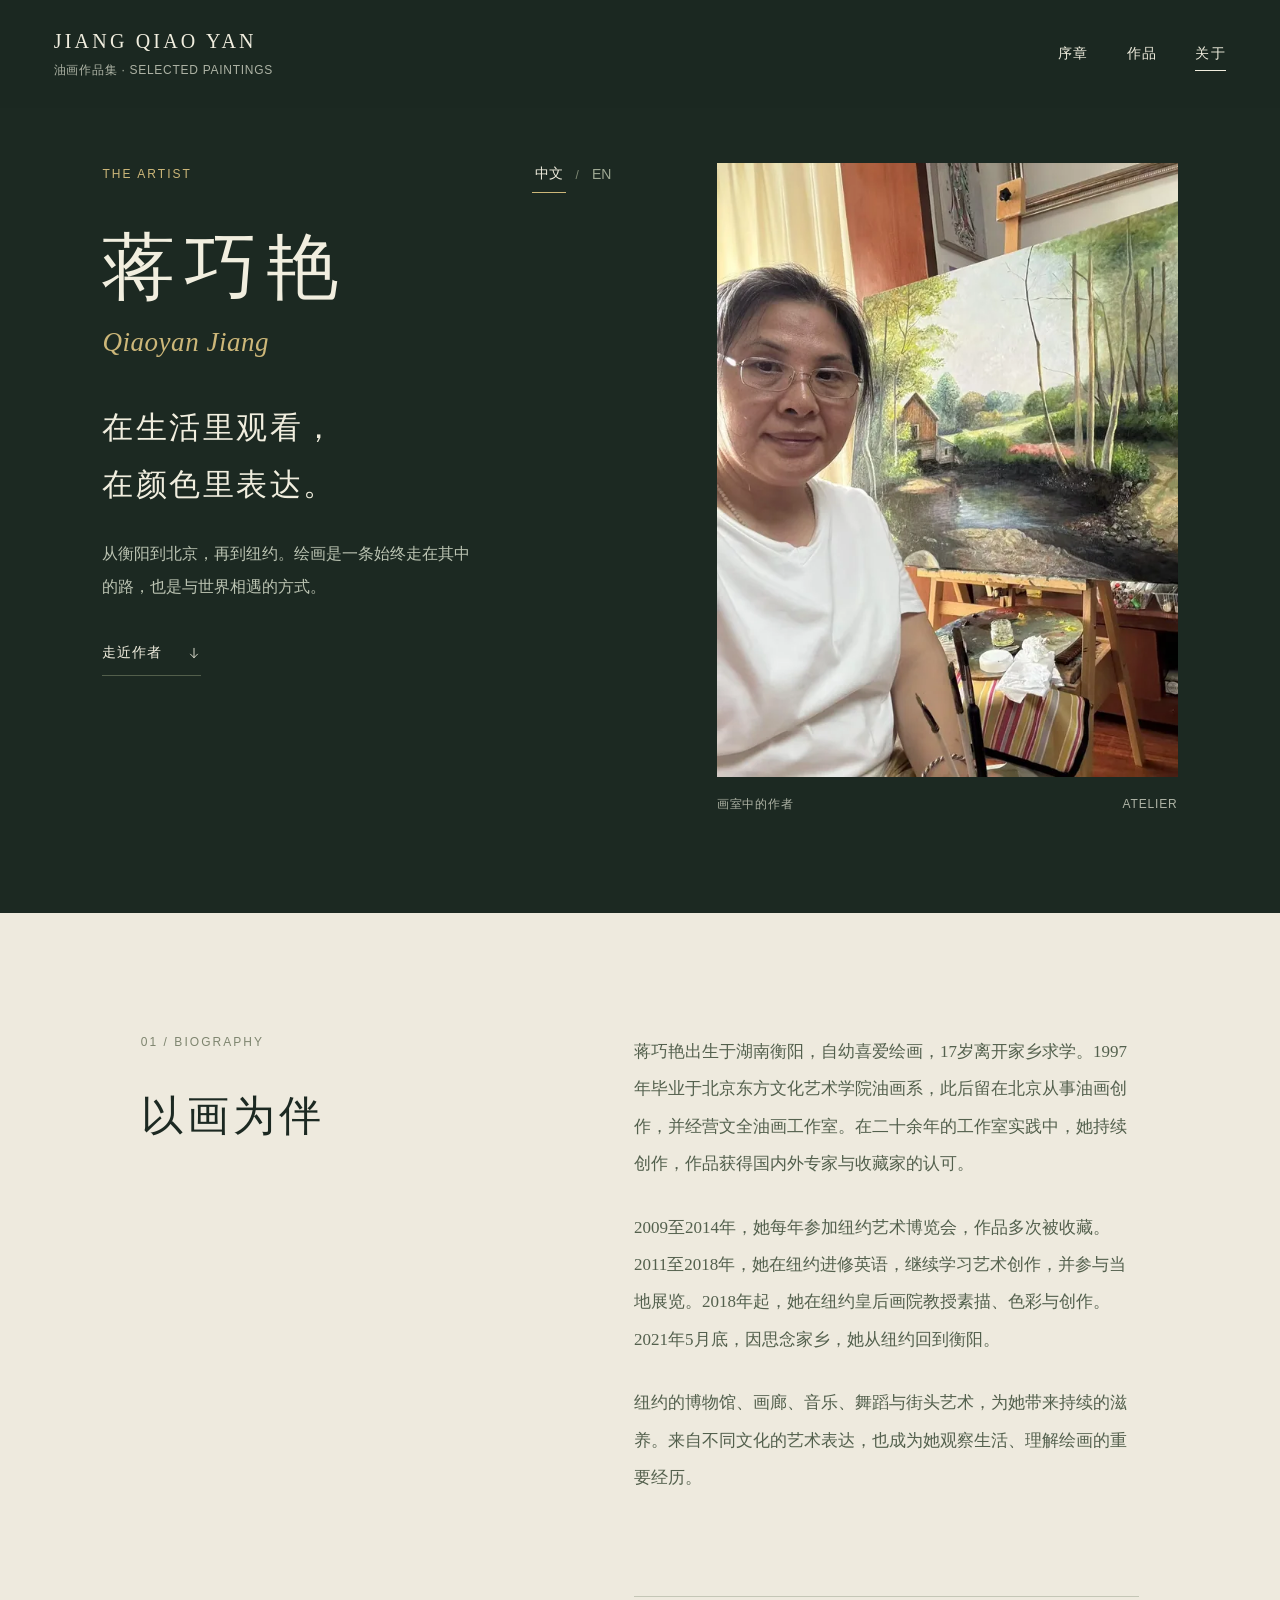
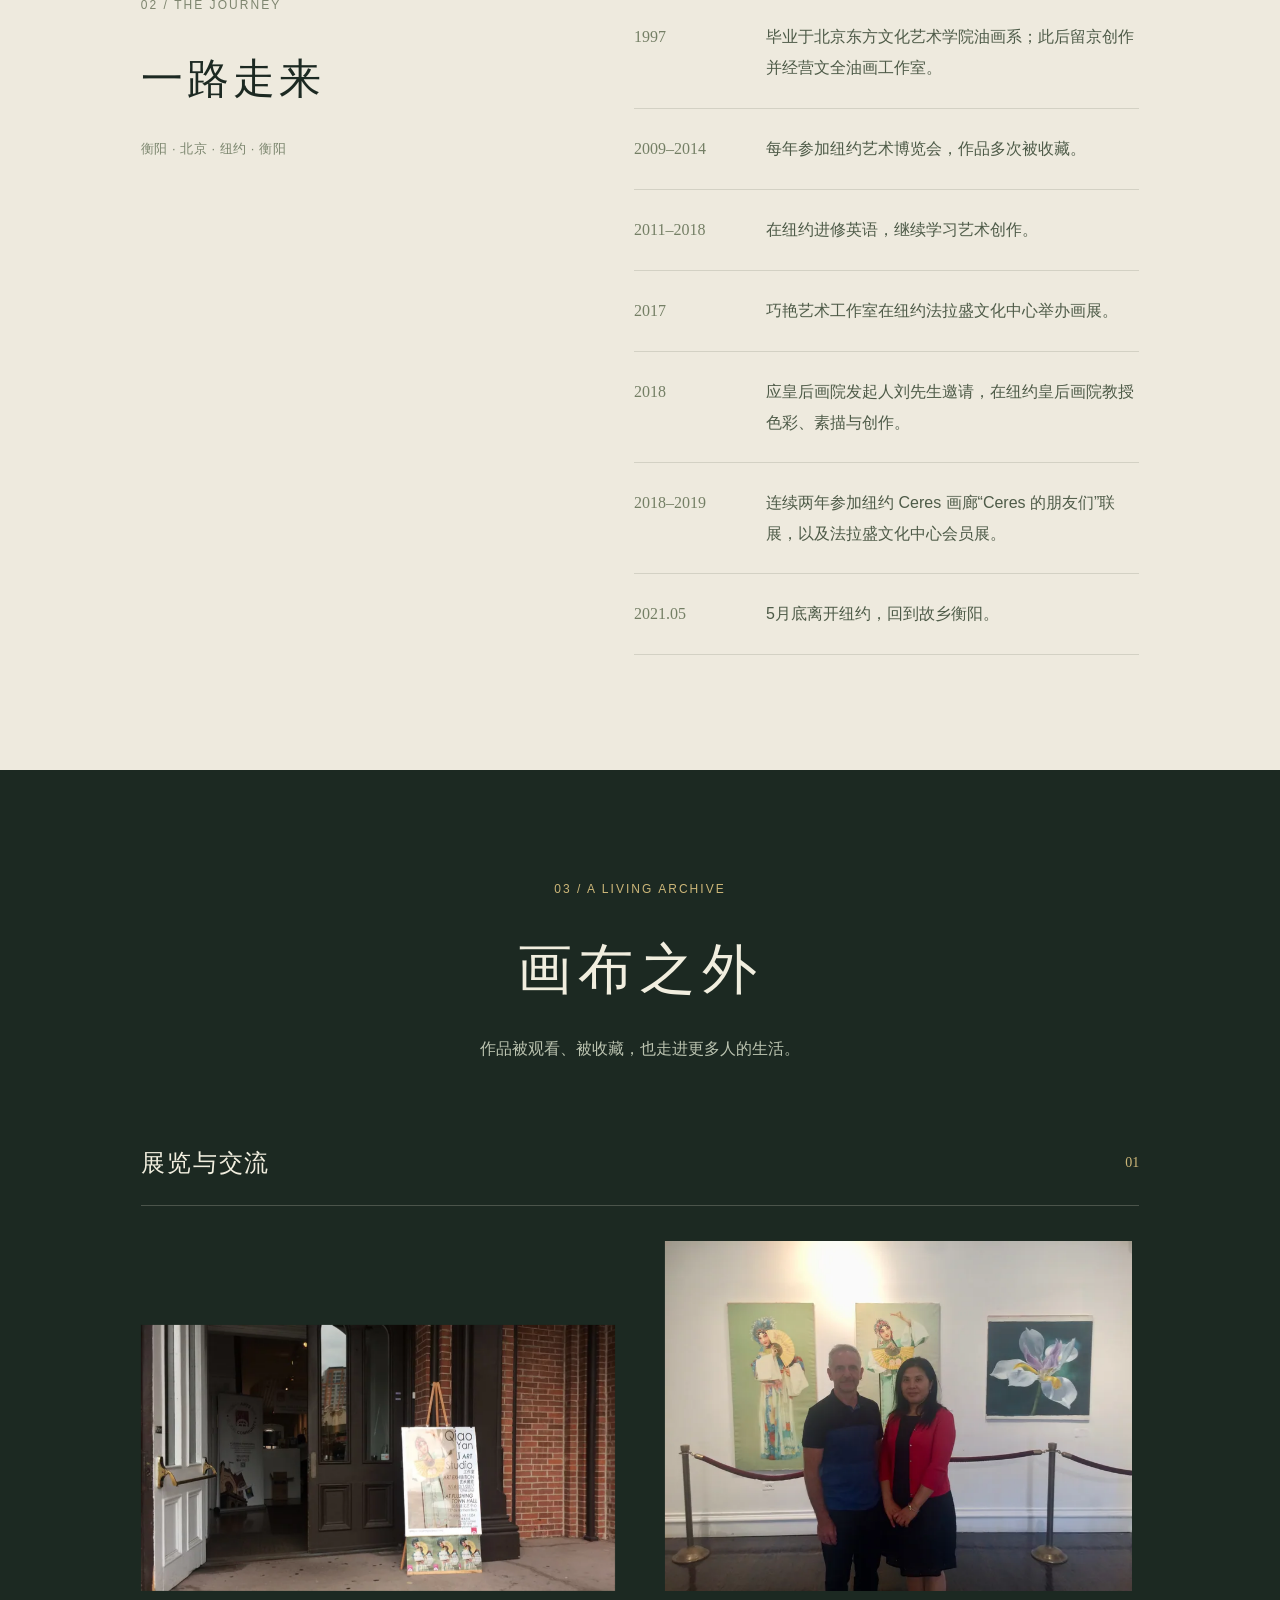
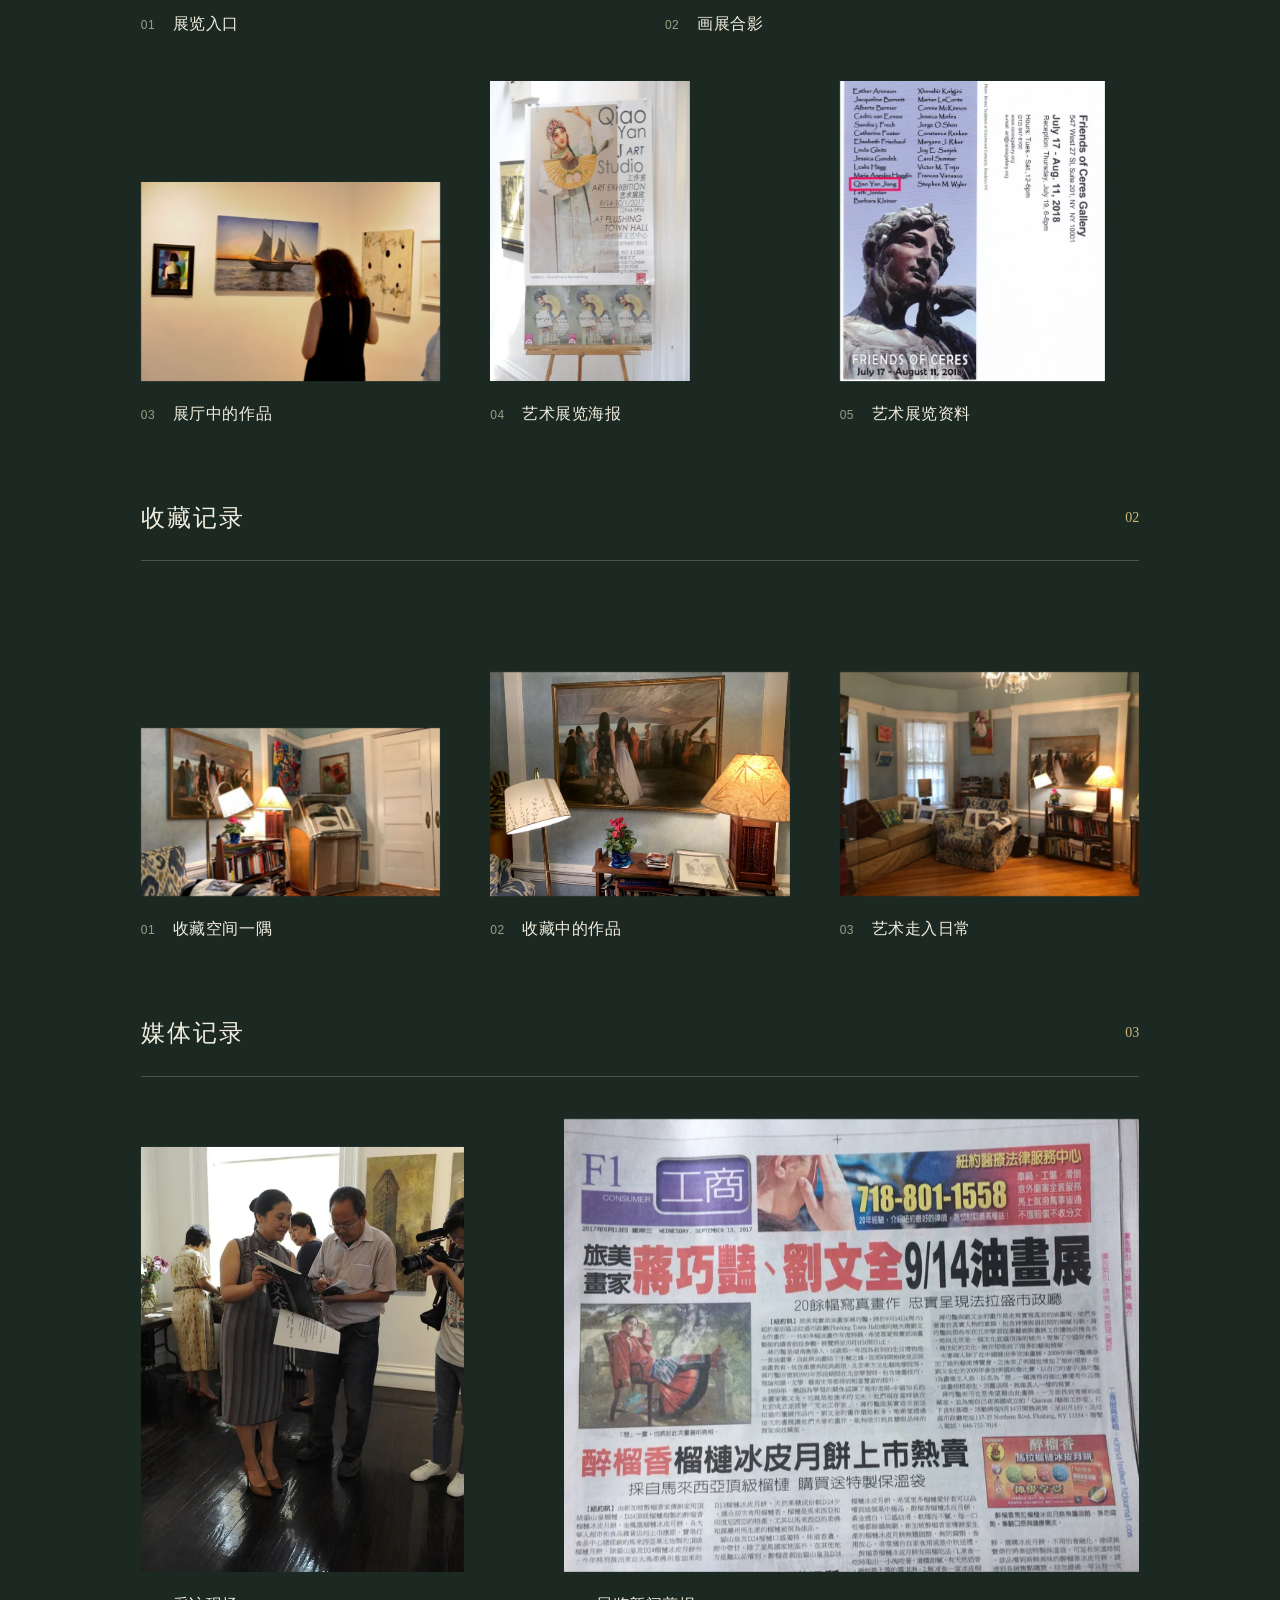
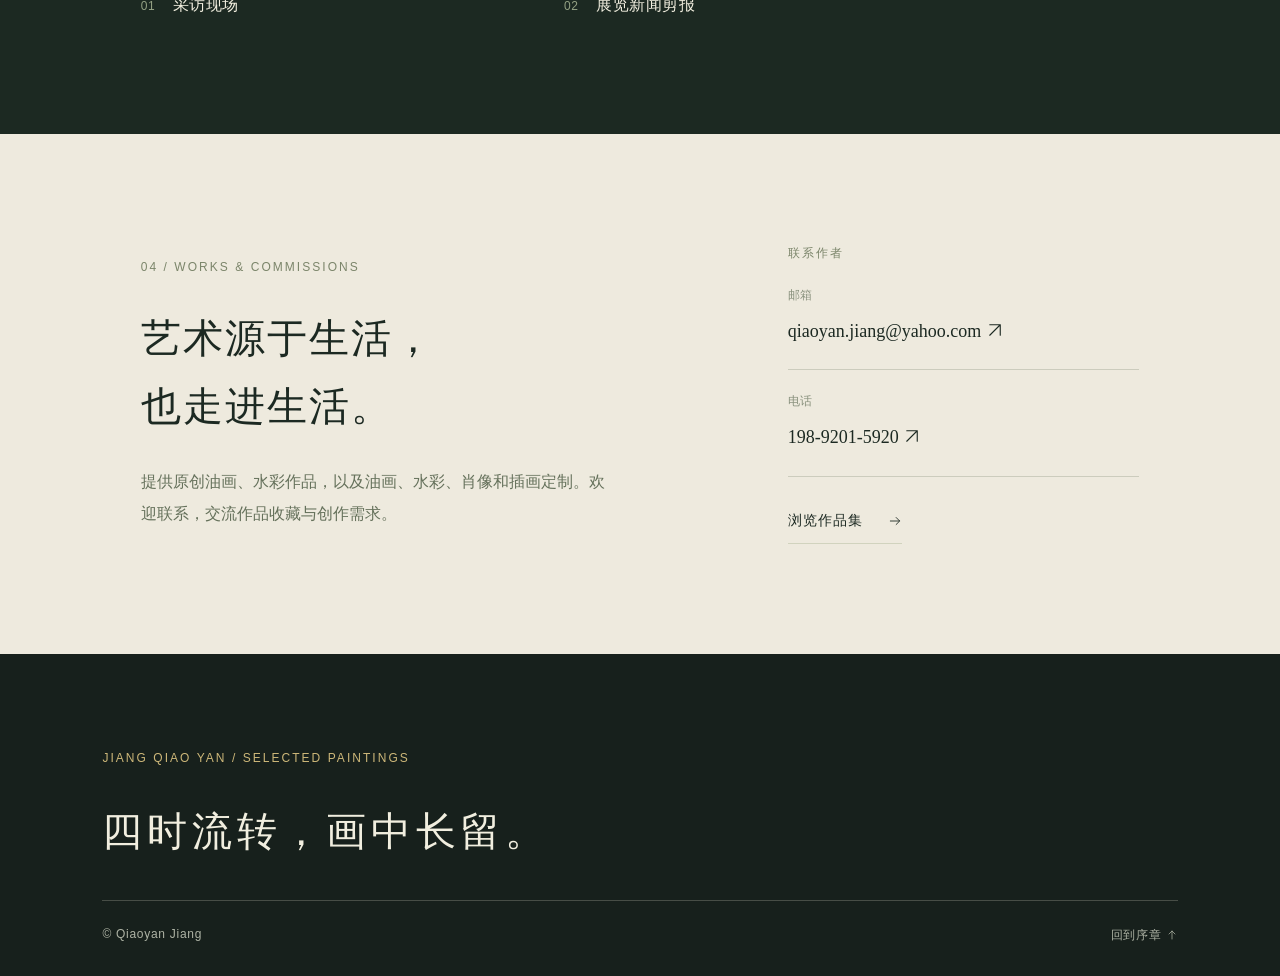
==== commit 32a6aed7: "Add artwork details and Qiuqiu; refine mobile controls and chapter anchors" ====
--- a/about.html
+++ b/about.html
@@ -1,10 +1,10 @@
-<!doctype html><html lang="zh-CN"><head><meta charset="utf-8"><meta name="viewport" content="width=device-width,initial-scale=1"><title>关于蒋巧艳 · 四时之间</title><meta name="description" content="蒋巧艳的创作经历、展览、收藏与联系方式。中英双语。"><meta name="theme-color" content="#1c2922"><link rel="icon" href="data:image/svg+xml,%3Csvg xmlns='http://www.w3.org/2000/svg' viewBox='0 0 64 64'%3E%3Crect width='64' height='64' rx='12' fill='%231c2922'/%3E%3Cpath d='M18 44V20h28v24zM25 37l7-14 7 14M28 32h8' fill='none' stroke='%23d6bc76' stroke-width='2'/%3E%3C/svg%3E" type="image/svg+xml"><link rel="stylesheet" href="styles.css"><link rel="stylesheet" href="pages.css"><script defer src="catalog-data.js"></script><script defer src="pages.js"></script></head><body class="about-page"><a class="skip-link" href="#about-content"><span data-zh="跳到简介" data-en="Skip to biography" >跳到简介</span></a><header class="site-header inner-header" id="site-header"><a class="wordmark" href="index.html" aria-label="Jiang Qiao Yan，回到首页"><span>JIANG QIAO YAN</span><small><span data-zh="油画作品集 · SELECTED PAINTINGS" data-en="SELECTED PAINTINGS" >油画作品集 · SELECTED PAINTINGS</span></small></a><nav aria-label="主要导航"><a href="index.html"><span data-zh="序章" data-en="Prelude" >序章</span></a><a href="works.html"><span data-zh="作品" data-en="Works" >作品</span></a><a href="about.html" class="active" aria-current="page"><span data-zh="关于" data-en="About" >关于</span></a></nav></header><main id="about-content"><section class="about-hero"><div class="about-hero-copy"><div class="about-topline"><p class="eyebrow">THE ARTIST</p><div class="language-switch" role="group" aria-label="页面语言 / Page language"><button type="button" data-language="zh" aria-pressed="true">中文</button><span>/</span><button type="button" data-language="en" aria-pressed="false">EN</button></div></div><h1><span data-zh="蒋巧艳" data-en="Qiaoyan Jiang" >蒋巧艳</span></h1><p class="artist-roman"><span data-zh="Qiaoyan Jiang" data-en="蒋巧艳" >Qiaoyan Jiang</span></p><p class="about-lead"><span data-zh="在生活里观看，
+<!doctype html><html lang="zh-CN"><head><meta charset="utf-8"><meta name="viewport" content="width=device-width,initial-scale=1"><title>关于蒋巧艳 · 四时之间</title><meta name="description" content="蒋巧艳的创作经历、展览、收藏与联系方式。中英双语。"><meta name="theme-color" content="#1c2922"><link rel="icon" href="data:image/svg+xml,%3Csvg xmlns='http://www.w3.org/2000/svg' viewBox='0 0 64 64'%3E%3Crect width='64' height='64' rx='12' fill='%231c2922'/%3E%3Cpath d='M18 44V20h28v24zM25 37l7-14 7 14M28 32h8' fill='none' stroke='%23d6bc76' stroke-width='2'/%3E%3C/svg%3E" type="image/svg+xml"><link rel="stylesheet" href="styles.css?v=7.8"><link rel="stylesheet" href="pages.css?v=7.8"><link rel="stylesheet" href="artwork-details.css?v=7.8"><script defer src="artwork-details.js?v=7.8"></script><script defer src="catalog-data.js?v=7.8"></script><script defer src="pages.js?v=7.8"></script></head><body class="about-page"><a class="skip-link" href="#about-content"><span data-zh="跳到简介" data-en="Skip to biography" >跳到简介</span></a><header class="site-header inner-header" id="site-header"><a class="wordmark" href="index.html" aria-label="Jiang Qiao Yan，回到首页"><span>JIANG QIAO YAN</span><small><span data-zh="油画作品集 · SELECTED PAINTINGS" data-en="SELECTED PAINTINGS" >油画作品集 · SELECTED PAINTINGS</span></small></a><nav aria-label="主要导航"><a href="index.html"><span data-zh="序章" data-en="Prelude" >序章</span></a><a href="works.html"><span data-zh="作品" data-en="Works" >作品</span></a><a href="about.html" class="active" aria-current="page"><span data-zh="关于" data-en="About" >关于</span></a></nav></header><main id="about-content"><section class="about-hero"><div class="about-hero-copy"><div class="about-topline"><p class="eyebrow">THE ARTIST</p><div class="language-switch" role="group" aria-label="页面语言 / Page language"><button type="button" data-language="zh" aria-pressed="true">中文</button><span>/</span><button type="button" data-language="en" aria-pressed="false">EN</button></div></div><h1><span data-zh="蒋巧艳" data-en="Qiaoyan Jiang" >蒋巧艳</span></h1><p class="artist-roman"><span data-zh="Qiaoyan Jiang" data-en="蒋巧艳" >Qiaoyan Jiang</span></p><p class="about-lead"><span data-zh="在生活里观看，
 在颜色里表达。" data-en="Observing life.
 Speaking in color." >在生活里观看，
-在颜色里表达。</span></p><p class="about-hero-bio"><span data-zh="从衡阳到北京，再到纽约。绘画是一条始终走在其中的路，也是与世界相遇的方式。" data-en="From Hengyang to Beijing, and on to New York. Painting has been a continuing path, and a way of meeting the world." >从衡阳到北京，再到纽约。绘画是一条始终走在其中的路，也是与世界相遇的方式。</span></p><a class="text-link" href="#biography"><span data-zh="走近作者" data-en="Meet the artist" >走近作者</span> <span>↓</span></a></div><figure class="about-portrait"><a href="assets/catalog/about-01.webp" data-archive="about-01" class="art-button"><img src="assets/catalog/about-01-small.webp" srcset="assets/catalog/about-01-small.webp 600w, assets/catalog/about-01.webp 1280w" sizes="(max-width:700px) 84vw, 36vw" width="1280" height="1707" alt="作者与画架上的绿色风景画同框" loading="eager" decoding="async"></a><figcaption><span data-zh="画室中的作者" data-en="The artist in her studio" >画室中的作者</span><span>ATELIER</span></figcaption></figure></section><section class="biography-section paper-section" id="biography"><div class="bio-label"><p class="eyebrow">01 / BIOGRAPHY</p><h2><span data-zh="以画为伴" data-en="A life with painting." >以画为伴</span></h2></div><div class="biography-copy"><p data-zh="蒋巧艳出生于湖南衡阳，自幼喜爱绘画，17岁离开家乡求学。1997年毕业于北京东方文化艺术学院油画系，此后留在北京从事油画创作，并经营文全油画工作室。在二十余年的工作室实践中，她持续创作，作品获得国内外专家与收藏家的认可。" data-en="Born in Hengyang, China, Qiaoyan Jiang developed a love of painting in childhood and left home at 17 to pursue her education. She graduated from the oil painting department of Beijing Oriental Culture and Art Institute in 1997, then remained in Beijing to paint and manage Wenquan Studio. Across more than two decades of studio practice, her work earned recognition from experts and collectors in China and abroad." >蒋巧艳出生于湖南衡阳，自幼喜爱绘画，17岁离开家乡求学。1997年毕业于北京东方文化艺术学院油画系，此后留在北京从事油画创作，并经营文全油画工作室。在二十余年的工作室实践中，她持续创作，作品获得国内外专家与收藏家的认可。</p><p data-zh="2009至2014年，她每年参加纽约艺术博览会，作品多次被收藏。2011至2018年，她在纽约进修英语，继续学习艺术创作，并参与当地展览。2018年起，她在纽约皇后画院教授素描、色彩与创作。2021年5月底，因思念家乡，她从纽约回到衡阳。" data-en="From 2009 to 2014, she participated in New York Artexpo every year, where her paintings entered private collections. She studied English and continued her artistic development in New York from 2011 to 2018, taking part in local exhibitions. In 2018, she began teaching drawing, color and creative practice at the Queen’s Academy of Art in Queens. At the end of May 2021, she returned to her hometown of Hengyang." >2009至2014年，她每年参加纽约艺术博览会，作品多次被收藏。2011至2018年，她在纽约进修英语，继续学习艺术创作，并参与当地展览。2018年起，她在纽约皇后画院教授素描、色彩与创作。2021年5月底，因思念家乡，她从纽约回到衡阳。</p><p data-zh="纽约的博物馆、画廊、音乐、舞蹈与街头艺术，为她带来持续的滋养。来自不同文化的艺术表达，也成为她观察生活、理解绘画的重要经历。" data-en="New York’s museums, galleries, music, dance and street performances provided a lasting source of inspiration. Encounters with art from many cultures deepened her ways of observing life and thinking about painting." >纽约的博物馆、画廊、音乐、舞蹈与街头艺术，为她带来持续的滋养。来自不同文化的艺术表达，也成为她观察生活、理解绘画的重要经历。</p></div></section><section class="journey-section paper-section"><div class="journey-heading"><p class="eyebrow">02 / THE JOURNEY</p><h2><span data-zh="一路走来" data-en="Along the way" >一路走来</span></h2><p><span data-zh="衡阳 · 北京 · 纽约 · 衡阳" data-en="Hengyang · Beijing · New York · Hengyang" >衡阳 · 北京 · 纽约 · 衡阳</span></p></div><ol class="timeline"><li><span class="timeline-date">1997</span><p data-zh="毕业于北京东方文化艺术学院油画系；此后留京创作并经营文全油画工作室。" data-en="Graduated from the oil painting department of Beijing Oriental Culture and Art Institute; remained in Beijing to paint and manage Wenquan Studio." >毕业于北京东方文化艺术学院油画系；此后留京创作并经营文全油画工作室。</p></li><li><span class="timeline-date">2009–2014</span><p data-zh="每年参加纽约艺术博览会，作品多次被收藏。" data-en="Participated annually in New York Artexpo, with paintings acquired by collectors." >每年参加纽约艺术博览会，作品多次被收藏。</p></li><li><span class="timeline-date">2011–2018</span><p data-zh="在纽约进修英语，继续学习艺术创作。" data-en="Studied English and continued her artistic development in New York." >在纽约进修英语，继续学习艺术创作。</p></li><li><span class="timeline-date">2017</span><p data-zh="巧艳艺术工作室在纽约法拉盛文化中心举办画展。" data-en="Qiaoyan Art Studio held an exhibition at the Flushing cultural center in New York." >巧艳艺术工作室在纽约法拉盛文化中心举办画展。</p></li><li><span class="timeline-date">2018</span><p data-zh="应皇后画院发起人刘先生邀请，在纽约皇后画院教授色彩、素描与创作。" data-en="At the invitation of Mr. Liu, founder of the Queen’s Academy of Art in Queens, began teaching color, drawing and creative practice." >应皇后画院发起人刘先生邀请，在纽约皇后画院教授色彩、素描与创作。</p></li><li><span class="timeline-date">2018–2019</span><p data-zh="连续两年参加纽约 Ceres 画廊“Ceres 的朋友们”联展，以及法拉盛文化中心会员展。" data-en="Participated in the Friends of Ceres group exhibition at Ceres Gallery and the Flushing cultural center members’ exhibition in both years." >连续两年参加纽约 Ceres 画廊“Ceres 的朋友们”联展，以及法拉盛文化中心会员展。</p></li><li><span class="timeline-date">2021.05</span><p data-zh="5月底离开纽约，回到故乡衡阳。" data-en="Returned from New York to her hometown of Hengyang at the end of May." >5月底离开纽约，回到故乡衡阳。</p></li></ol></section><section class="archive-section" id="archive"><div class="archive-heading"><p class="eyebrow">03 / A LIVING ARCHIVE</p><h2><span data-zh="画布之外" data-en="Beyond the canvas" >画布之外</span></h2><p><span data-zh="作品被观看、被收藏，也走进更多人的生活。" data-en="Seen, collected, and made part of everyday life." >作品被观看、被收藏，也走进更多人的生活。</span></p></div><section class="archive-group"><div class="archive-group-title"><h3><span data-zh="展览与交流" data-en="Exhibitions &amp; Encounters" >展览与交流</span></h3><span>01</span></div><div class="archive-grid exhibitions"><figure class="catalog-card archive-card"><div class="art-mount"><a class="art-button image-link" style="--image-ratio:1.77777778;--source-width:1800px" href="assets/catalog/about-10.webp" data-archive="about-10" aria-label="查看：展览入口"><img src="assets/catalog/about-10-small.webp" srcset="assets/catalog/about-10-small.webp 800w, assets/catalog/about-10.webp 1800w" sizes="(max-width:700px) 84vw, 36vw" width="1920" height="1080" data-zh-alt="入口外的艺术展览海报与画架" data-en-alt="An exhibition poster on an easel beside the entrance" alt="入口外的艺术展览海报与画架" loading="lazy" decoding="async"><span class="view-hint"><span data-zh="查看详情" data-en="View details" >查看详情</span> ↗</span></a></div><figcaption><span><small>01</small><span data-zh="展览入口" data-en="At the exhibition entrance" >展览入口</span></span></figcaption></figure><figure class="catalog-card archive-card"><div class="art-mount"><a class="art-button image-link" style="--image-ratio:1.33333333;--source-width:1800px" href="assets/catalog/about-07.webp" data-archive="about-07" aria-label="查看：画展合影"><img src="assets/catalog/about-07-small.webp" srcset="assets/catalog/about-07-small.webp 800w, assets/catalog/about-07.webp 1800w" sizes="(max-width:700px) 84vw, 36vw" width="3264" height="2448" data-zh-alt="两位参观者在人物与花卉作品前合影" data-en-alt="Two people photographed beside figure and flower paintings" alt="两位参观者在人物与花卉作品前合影" loading="lazy" decoding="async"><span class="view-hint"><span data-zh="查看详情" data-en="View details" >查看详情</span> ↗</span></a></div><figcaption><span><small>02</small><span data-zh="画展合影" data-en="A moment at the exhibition" >画展合影</span></span></figcaption></figure><figure class="catalog-card archive-card"><div class="art-mount"><a class="art-button image-link" style="--image-ratio:1.50282486;--source-width:1800px" href="assets/catalog/about-06.webp" data-archive="about-06" aria-label="查看：展厅中的作品"><img src="assets/catalog/about-06-small.webp" srcset="assets/catalog/about-06-small.webp 800w, assets/catalog/about-06.webp 1800w" sizes="(max-width:700px) 84vw, 36vw" width="4256" height="2832" data-zh-alt="观众在展厅内观看帆船画作" data-en-alt="A visitor viewing a sailboat painting in a gallery" alt="观众在展厅内观看帆船画作" loading="lazy" decoding="async"><span class="view-hint"><span data-zh="查看详情" data-en="View details" >查看详情</span> ↗</span></a></div><figcaption><span><small>03</small><span data-zh="展厅中的作品" data-en="A work on display" >展厅中的作品</span></span></figcaption></figure><figure class="catalog-card archive-card"><div class="art-mount"><a class="art-button image-link" style="--image-ratio:0.66582915;--source-width:1060px" href="assets/catalog/about-08.webp" data-archive="about-08" aria-label="查看：艺术展览海报"><img src="assets/catalog/about-08-small.webp" srcset="assets/catalog/about-08-small.webp 533w, assets/catalog/about-08.webp 1060w" sizes="(max-width:700px) 84vw, 36vw" width="1060" height="1592" data-zh-alt="巧艳艺术工作室展览海报与宣传页" data-en-alt="A Qiaoyan Art Studio exhibition poster and leaflets" alt="巧艳艺术工作室展览海报与宣传页" loading="lazy" decoding="async"><span class="view-hint"><span data-zh="查看详情" data-en="View details" >查看详情</span> ↗</span></a></div><figcaption><span><small>04</small><span data-zh="艺术展览海报" data-en="Exhibition poster" >艺术展览海报</span></span></figcaption></figure><figure class="catalog-card archive-card"><div class="art-mount"><a class="art-button image-link" style="--image-ratio:0.88330871;--source-width:1590px" href="assets/catalog/about-09.webp" data-archive="about-09" aria-label="查看：艺术展览资料"><img src="assets/catalog/about-09-small.webp" srcset="assets/catalog/about-09-small.webp 707w, assets/catalog/about-09.webp 1590w" sizes="(max-width:700px) 84vw, 36vw" width="2392" height="2708" data-zh-alt="列有 Qiao Yan Jiang 的 Ceres 画廊联展资料" data-en-alt="A Ceres Gallery exhibition document listing Qiao Yan Jiang" alt="列有 Qiao Yan Jiang 的 Ceres 画廊联展资料" loading="lazy" decoding="async"><span class="view-hint"><span data-zh="查看详情" data-en="View details" >查看详情</span> ↗</span></a></div><figcaption><span><small>05</small><span data-zh="艺术展览资料" data-en="Exhibition archive" >艺术展览资料</span></span></figcaption></figure></div></section><section class="archive-group"><div class="archive-group-title"><h3><span data-zh="收藏记录" data-en="Works in Collections" >收藏记录</span></h3><span>02</span></div><div class="archive-grid collections"><figure class="catalog-card archive-card"><div class="art-mount"><a class="art-button image-link" style="--image-ratio:1.77672209;--source-width:1496px" href="assets/catalog/about-03.webp" data-archive="about-03" aria-label="查看：收藏空间一隅"><img src="assets/catalog/about-03-small.webp" srcset="assets/catalog/about-03-small.webp 800w, assets/catalog/about-03.webp 1496w" sizes="(max-width:700px) 84vw, 36vw" width="1496" height="842" data-zh-alt="收藏空间中悬挂的画作、书架与灯具" data-en-alt="Paintings displayed with bookshelves and lamps in a collector’s home" alt="收藏空间中悬挂的画作、书架与灯具" loading="lazy" decoding="async"><span class="view-hint"><span data-zh="查看详情" data-en="View details" >查看详情</span> ↗</span></a></div><figcaption><span><small>01</small><span data-zh="收藏空间一隅" data-en="A corner of a collector’s home" >收藏空间一隅</span></span></figcaption></figure><figure class="catalog-card archive-card"><div class="art-mount"><a class="art-button image-link" style="--image-ratio:1.33333333;--source-width:1800px" href="assets/catalog/about-04.webp" data-archive="about-04" aria-label="查看：收藏中的作品"><img src="assets/catalog/about-04-small.webp" srcset="assets/catalog/about-04-small.webp 800w, assets/catalog/about-04.webp 1800w" sizes="(max-width:700px) 84vw, 36vw" width="4032" height="3024" data-zh-alt="金色画框中的人物画悬挂在家居空间里" data-en-alt="A framed figure painting displayed in a home" alt="金色画框中的人物画悬挂在家居空间里" loading="lazy" decoding="async"><span class="view-hint"><span data-zh="查看详情" data-en="View details" >查看详情</span> ↗</span></a></div><figcaption><span><small>02</small><span data-zh="收藏中的作品" data-en="A painting in a private collection" >收藏中的作品</span></span></figcaption></figure><figure class="catalog-card archive-card"><div class="art-mount"><a class="art-button image-link" style="--image-ratio:1.33333333;--source-width:800px" href="assets/catalog/about-05.webp" data-archive="about-05" aria-label="查看：艺术走入日常"><img src="assets/catalog/about-05-small.webp" srcset="assets/catalog/about-05-small.webp 800w, assets/catalog/about-05.webp 800w" sizes="(max-width:700px) 84vw, 36vw" width="800" height="600" data-zh-alt="摆放沙发、扶手椅与多幅画作的收藏空间" data-en-alt="A collection displayed in a sitting room with a sofa and armchair" alt="摆放沙发、扶手椅与多幅画作的收藏空间" loading="lazy" decoding="async"><span class="view-hint"><span data-zh="查看详情" data-en="View details" >查看详情</span> ↗</span></a></div><figcaption><span><small>03</small><span data-zh="艺术走入日常" data-en="Art in everyday life" >艺术走入日常</span></span></figcaption></figure></div></section><section class="archive-group"><div class="archive-group-title"><h3><span data-zh="媒体记录" data-en="Press &amp; Interviews" >媒体记录</span></h3><span>03</span></div><div class="archive-grid press"><figure class="catalog-card archive-card"><div class="art-mount"><a class="art-button image-link" style="--image-ratio:0.76094760;--source-width:1060px" href="assets/catalog/about-11.webp" data-archive="about-11" aria-label="查看：采访现场"><img src="assets/catalog/about-11-small.webp" srcset="assets/catalog/about-11-small.webp 609w, assets/catalog/about-11.webp 1060w" sizes="(max-width:700px) 84vw, 36vw" width="1060" height="1393" data-zh-alt="画作前的采访交流，旁有摄像人员记录" data-en-alt="An interview beside paintings, with a camera recording the conversation" alt="画作前的采访交流，旁有摄像人员记录" loading="lazy" decoding="async"><span class="view-hint"><span data-zh="查看详情" data-en="View details" >查看详情</span> ↗</span></a></div><figcaption><span><small>01</small><span data-zh="采访现场" data-en="During an interview" >采访现场</span></span></figcaption></figure><figure class="catalog-card archive-card"><div class="art-mount"><a class="art-button image-link" style="--image-ratio:1.26970443;--source-width:1800px" href="assets/catalog/about-02.webp" data-archive="about-02" aria-label="查看：展览新闻剪报"><img src="assets/catalog/about-02-small.webp" srcset="assets/catalog/about-02-small.webp 800w, assets/catalog/about-02.webp 1800w" sizes="(max-width:700px) 84vw, 36vw" width="3093" height="2436" data-zh-alt="报道油画展的中文报纸剪页" data-en-alt="A Chinese newspaper clipping about an oil painting exhibition" alt="报道油画展的中文报纸剪页" loading="lazy" decoding="async"><span class="view-hint"><span data-zh="查看详情" data-en="View details" >查看详情</span> ↗</span></a></div><figcaption><span><small>02</small><span data-zh="展览新闻剪报" data-en="An exhibition press clipping" >展览新闻剪报</span></span></figcaption></figure></div></section></section><section class="contact-section paper-section" id="contact"><div><p class="eyebrow">04 / WORKS & COMMISSIONS</p><h2><span data-zh="艺术源于生活，
+在颜色里表达。</span></p><p class="about-hero-bio"><span data-zh="从衡阳到北京，再到纽约。绘画是一条始终走在其中的路，也是与世界相遇的方式。" data-en="From Hengyang to Beijing, and on to New York. Painting has been a continuing path, and a way of meeting the world." >从衡阳到北京，再到纽约。绘画是一条始终走在其中的路，也是与世界相遇的方式。</span></p><a class="text-link" href="#biography"><span data-zh="走近作者" data-en="Meet the artist" >走近作者</span> <span><svg class="ui-icon" viewBox="0 0 24 24" aria-hidden="true" focusable="false"><path d="M12 4v16m-6-6 6 6 6-6"/></svg></span></a></div><figure class="about-portrait"><a href="assets/catalog/about-01.webp" data-archive="about-01" class="art-button"><img src="assets/catalog/about-01-small.webp" srcset="assets/catalog/about-01-small.webp 600w, assets/catalog/about-01.webp 1280w" sizes="(max-width:700px) 84vw, 36vw" width="1280" height="1707" alt="作者与画架上的绿色风景画同框" loading="eager" decoding="async"></a><figcaption><span data-zh="画室中的作者" data-en="The artist in her studio" >画室中的作者</span><span>ATELIER</span></figcaption></figure></section><section class="biography-section paper-section" id="biography"><div class="bio-label"><p class="eyebrow">01 / BIOGRAPHY</p><h2><span data-zh="以画为伴" data-en="A life with painting." >以画为伴</span></h2></div><div class="biography-copy"><p data-zh="蒋巧艳出生于湖南衡阳，自幼喜爱绘画，17岁离开家乡求学。1997年毕业于北京东方文化艺术学院油画系，此后留在北京从事油画创作，并经营文全油画工作室。在二十余年的工作室实践中，她持续创作，作品获得国内外专家与收藏家的认可。" data-en="Born in Hengyang, China, Qiaoyan Jiang developed a love of painting in childhood and left home at 17 to pursue her education. She graduated from the oil painting department of Beijing Oriental Culture and Art Institute in 1997, then remained in Beijing to paint and manage Wenquan Studio. Across more than two decades of studio practice, her work earned recognition from experts and collectors in China and abroad." >蒋巧艳出生于湖南衡阳，自幼喜爱绘画，17岁离开家乡求学。1997年毕业于北京东方文化艺术学院油画系，此后留在北京从事油画创作，并经营文全油画工作室。在二十余年的工作室实践中，她持续创作，作品获得国内外专家与收藏家的认可。</p><p data-zh="2009至2014年，她每年参加纽约艺术博览会，作品多次被收藏。2011至2018年，她在纽约进修英语，继续学习艺术创作，并参与当地展览。2018年起，她在纽约皇后画院教授素描、色彩与创作。2021年5月底，因思念家乡，她从纽约回到衡阳。" data-en="From 2009 to 2014, she participated in New York Artexpo every year, where her paintings entered private collections. She studied English and continued her artistic development in New York from 2011 to 2018, taking part in local exhibitions. In 2018, she began teaching drawing, color and creative practice at the Queen’s Academy of Art in Queens. At the end of May 2021, she returned to her hometown of Hengyang." >2009至2014年，她每年参加纽约艺术博览会，作品多次被收藏。2011至2018年，她在纽约进修英语，继续学习艺术创作，并参与当地展览。2018年起，她在纽约皇后画院教授素描、色彩与创作。2021年5月底，因思念家乡，她从纽约回到衡阳。</p><p data-zh="纽约的博物馆、画廊、音乐、舞蹈与街头艺术，为她带来持续的滋养。来自不同文化的艺术表达，也成为她观察生活、理解绘画的重要经历。" data-en="New York’s museums, galleries, music, dance and street performances provided a lasting source of inspiration. Encounters with art from many cultures deepened her ways of observing life and thinking about painting." >纽约的博物馆、画廊、音乐、舞蹈与街头艺术，为她带来持续的滋养。来自不同文化的艺术表达，也成为她观察生活、理解绘画的重要经历。</p></div></section><section class="journey-section paper-section"><div class="journey-heading"><p class="eyebrow">02 / THE JOURNEY</p><h2><span data-zh="一路走来" data-en="Along the way" >一路走来</span></h2><p><span data-zh="衡阳 · 北京 · 纽约 · 衡阳" data-en="Hengyang · Beijing · New York · Hengyang" >衡阳 · 北京 · 纽约 · 衡阳</span></p></div><ol class="timeline"><li><span class="timeline-date">1997</span><p data-zh="毕业于北京东方文化艺术学院油画系；此后留京创作并经营文全油画工作室。" data-en="Graduated from the oil painting department of Beijing Oriental Culture and Art Institute; remained in Beijing to paint and manage Wenquan Studio." >毕业于北京东方文化艺术学院油画系；此后留京创作并经营文全油画工作室。</p></li><li><span class="timeline-date">2009–2014</span><p data-zh="每年参加纽约艺术博览会，作品多次被收藏。" data-en="Participated annually in New York Artexpo, with paintings acquired by collectors." >每年参加纽约艺术博览会，作品多次被收藏。</p></li><li><span class="timeline-date">2011–2018</span><p data-zh="在纽约进修英语，继续学习艺术创作。" data-en="Studied English and continued her artistic development in New York." >在纽约进修英语，继续学习艺术创作。</p></li><li><span class="timeline-date">2017</span><p data-zh="巧艳艺术工作室在纽约法拉盛文化中心举办画展。" data-en="Qiaoyan Art Studio held an exhibition at the Flushing cultural center in New York." >巧艳艺术工作室在纽约法拉盛文化中心举办画展。</p></li><li><span class="timeline-date">2018</span><p data-zh="应皇后画院发起人刘先生邀请，在纽约皇后画院教授色彩、素描与创作。" data-en="At the invitation of Mr. Liu, founder of the Queen’s Academy of Art in Queens, began teaching color, drawing and creative practice." >应皇后画院发起人刘先生邀请，在纽约皇后画院教授色彩、素描与创作。</p></li><li><span class="timeline-date">2018–2019</span><p data-zh="连续两年参加纽约 Ceres 画廊“Ceres 的朋友们”联展，以及法拉盛文化中心会员展。" data-en="Participated in the Friends of Ceres group exhibition at Ceres Gallery and the Flushing cultural center members’ exhibition in both years." >连续两年参加纽约 Ceres 画廊“Ceres 的朋友们”联展，以及法拉盛文化中心会员展。</p></li><li><span class="timeline-date">2021.05</span><p data-zh="5月底离开纽约，回到故乡衡阳。" data-en="Returned from New York to her hometown of Hengyang at the end of May." >5月底离开纽约，回到故乡衡阳。</p></li></ol></section><section class="archive-section" id="archive"><div class="archive-heading"><p class="eyebrow">03 / A LIVING ARCHIVE</p><h2><span data-zh="画布之外" data-en="Beyond the canvas" >画布之外</span></h2><p><span data-zh="作品被观看、被收藏，也走进更多人的生活。" data-en="Seen, collected, and made part of everyday life." >作品被观看、被收藏，也走进更多人的生活。</span></p></div><section class="archive-group"><div class="archive-group-title"><h3><span data-zh="展览与交流" data-en="Exhibitions &amp; Encounters" >展览与交流</span></h3><span>01</span></div><div class="archive-grid exhibitions"><figure class="catalog-card archive-card"><div class="art-mount"><a class="art-button image-link" style="--image-ratio:1.77777778;--source-width:1800px" href="assets/catalog/about-10.webp" data-archive="about-10" aria-label="查看：展览入口"><img src="assets/catalog/about-10-small.webp" srcset="assets/catalog/about-10-small.webp 800w, assets/catalog/about-10.webp 1800w" sizes="(max-width:700px) 84vw, 36vw" width="1920" height="1080" data-zh-alt="入口外的艺术展览海报与画架" data-en-alt="An exhibition poster on an easel beside the entrance" alt="入口外的艺术展览海报与画架" loading="lazy" decoding="async"><span class="view-hint"><span data-zh="查看详情" data-en="View details" >查看详情</span> <svg class="ui-icon" viewBox="0 0 24 24" aria-hidden="true" focusable="false"><path d="M5 19 19 5M5 5h14v14"/></svg></span></a></div><figcaption><span><small>01</small><span data-zh="展览入口" data-en="At the exhibition entrance" >展览入口</span></span></figcaption></figure><figure class="catalog-card archive-card"><div class="art-mount"><a class="art-button image-link" style="--image-ratio:1.33333333;--source-width:1800px" href="assets/catalog/about-07.webp" data-archive="about-07" aria-label="查看：画展合影"><img src="assets/catalog/about-07-small.webp" srcset="assets/catalog/about-07-small.webp 800w, assets/catalog/about-07.webp 1800w" sizes="(max-width:700px) 84vw, 36vw" width="3264" height="2448" data-zh-alt="两位参观者在人物与花卉作品前合影" data-en-alt="Two people photographed beside figure and flower paintings" alt="两位参观者在人物与花卉作品前合影" loading="lazy" decoding="async"><span class="view-hint"><span data-zh="查看详情" data-en="View details" >查看详情</span> <svg class="ui-icon" viewBox="0 0 24 24" aria-hidden="true" focusable="false"><path d="M5 19 19 5M5 5h14v14"/></svg></span></a></div><figcaption><span><small>02</small><span data-zh="画展合影" data-en="A moment at the exhibition" >画展合影</span></span></figcaption></figure><figure class="catalog-card archive-card"><div class="art-mount"><a class="art-button image-link" style="--image-ratio:1.50282486;--source-width:1800px" href="assets/catalog/about-06.webp" data-archive="about-06" aria-label="查看：展厅中的作品"><img src="assets/catalog/about-06-small.webp" srcset="assets/catalog/about-06-small.webp 800w, assets/catalog/about-06.webp 1800w" sizes="(max-width:700px) 84vw, 36vw" width="4256" height="2832" data-zh-alt="观众在展厅内观看帆船画作" data-en-alt="A visitor viewing a sailboat painting in a gallery" alt="观众在展厅内观看帆船画作" loading="lazy" decoding="async"><span class="view-hint"><span data-zh="查看详情" data-en="View details" >查看详情</span> <svg class="ui-icon" viewBox="0 0 24 24" aria-hidden="true" focusable="false"><path d="M5 19 19 5M5 5h14v14"/></svg></span></a></div><figcaption><span><small>03</small><span data-zh="展厅中的作品" data-en="A work on display" >展厅中的作品</span></span></figcaption></figure><figure class="catalog-card archive-card"><div class="art-mount"><a class="art-button image-link" style="--image-ratio:0.66582915;--source-width:1060px" href="assets/catalog/about-08.webp" data-archive="about-08" aria-label="查看：艺术展览海报"><img src="assets/catalog/about-08-small.webp" srcset="assets/catalog/about-08-small.webp 533w, assets/catalog/about-08.webp 1060w" sizes="(max-width:700px) 84vw, 36vw" width="1060" height="1592" data-zh-alt="巧艳艺术工作室展览海报与宣传页" data-en-alt="A Qiaoyan Art Studio exhibition poster and leaflets" alt="巧艳艺术工作室展览海报与宣传页" loading="lazy" decoding="async"><span class="view-hint"><span data-zh="查看详情" data-en="View details" >查看详情</span> <svg class="ui-icon" viewBox="0 0 24 24" aria-hidden="true" focusable="false"><path d="M5 19 19 5M5 5h14v14"/></svg></span></a></div><figcaption><span><small>04</small><span data-zh="艺术展览海报" data-en="Exhibition poster" >艺术展览海报</span></span></figcaption></figure><figure class="catalog-card archive-card"><div class="art-mount"><a class="art-button image-link" style="--image-ratio:0.88330871;--source-width:1590px" href="assets/catalog/about-09.webp" data-archive="about-09" aria-label="查看：艺术展览资料"><img src="assets/catalog/about-09-small.webp" srcset="assets/catalog/about-09-small.webp 707w, assets/catalog/about-09.webp 1590w" sizes="(max-width:700px) 84vw, 36vw" width="2392" height="2708" data-zh-alt="列有 Qiao Yan Jiang 的 Ceres 画廊联展资料" data-en-alt="A Ceres Gallery exhibition document listing Qiao Yan Jiang" alt="列有 Qiao Yan Jiang 的 Ceres 画廊联展资料" loading="lazy" decoding="async"><span class="view-hint"><span data-zh="查看详情" data-en="View details" >查看详情</span> <svg class="ui-icon" viewBox="0 0 24 24" aria-hidden="true" focusable="false"><path d="M5 19 19 5M5 5h14v14"/></svg></span></a></div><figcaption><span><small>05</small><span data-zh="艺术展览资料" data-en="Exhibition archive" >艺术展览资料</span></span></figcaption></figure></div></section><section class="archive-group"><div class="archive-group-title"><h3><span data-zh="收藏记录" data-en="Works in Collections" >收藏记录</span></h3><span>02</span></div><div class="archive-grid collections"><figure class="catalog-card archive-card"><div class="art-mount"><a class="art-button image-link" style="--image-ratio:1.77672209;--source-width:1496px" href="assets/catalog/about-03.webp" data-archive="about-03" aria-label="查看：收藏空间一隅"><img src="assets/catalog/about-03-small.webp" srcset="assets/catalog/about-03-small.webp 800w, assets/catalog/about-03.webp 1496w" sizes="(max-width:700px) 84vw, 36vw" width="1496" height="842" data-zh-alt="收藏空间中悬挂的画作、书架与灯具" data-en-alt="Paintings displayed with bookshelves and lamps in a collector’s home" alt="收藏空间中悬挂的画作、书架与灯具" loading="lazy" decoding="async"><span class="view-hint"><span data-zh="查看详情" data-en="View details" >查看详情</span> <svg class="ui-icon" viewBox="0 0 24 24" aria-hidden="true" focusable="false"><path d="M5 19 19 5M5 5h14v14"/></svg></span></a></div><figcaption><span><small>01</small><span data-zh="收藏空间一隅" data-en="A corner of a collector’s home" >收藏空间一隅</span></span></figcaption></figure><figure class="catalog-card archive-card"><div class="art-mount"><a class="art-button image-link" style="--image-ratio:1.33333333;--source-width:1800px" href="assets/catalog/about-04.webp" data-archive="about-04" aria-label="查看：收藏中的作品"><img src="assets/catalog/about-04-small.webp" srcset="assets/catalog/about-04-small.webp 800w, assets/catalog/about-04.webp 1800w" sizes="(max-width:700px) 84vw, 36vw" width="4032" height="3024" data-zh-alt="金色画框中的人物画悬挂在家居空间里" data-en-alt="A framed figure painting displayed in a home" alt="金色画框中的人物画悬挂在家居空间里" loading="lazy" decoding="async"><span class="view-hint"><span data-zh="查看详情" data-en="View details" >查看详情</span> <svg class="ui-icon" viewBox="0 0 24 24" aria-hidden="true" focusable="false"><path d="M5 19 19 5M5 5h14v14"/></svg></span></a></div><figcaption><span><small>02</small><span data-zh="收藏中的作品" data-en="A painting in a private collection" >收藏中的作品</span></span></figcaption></figure><figure class="catalog-card archive-card"><div class="art-mount"><a class="art-button image-link" style="--image-ratio:1.33333333;--source-width:800px" href="assets/catalog/about-05.webp" data-archive="about-05" aria-label="查看：艺术走入日常"><img src="assets/catalog/about-05-small.webp" srcset="assets/catalog/about-05-small.webp 800w, assets/catalog/about-05.webp 800w" sizes="(max-width:700px) 84vw, 36vw" width="800" height="600" data-zh-alt="摆放沙发、扶手椅与多幅画作的收藏空间" data-en-alt="A collection displayed in a sitting room with a sofa and armchair" alt="摆放沙发、扶手椅与多幅画作的收藏空间" loading="lazy" decoding="async"><span class="view-hint"><span data-zh="查看详情" data-en="View details" >查看详情</span> <svg class="ui-icon" viewBox="0 0 24 24" aria-hidden="true" focusable="false"><path d="M5 19 19 5M5 5h14v14"/></svg></span></a></div><figcaption><span><small>03</small><span data-zh="艺术走入日常" data-en="Art in everyday life" >艺术走入日常</span></span></figcaption></figure></div></section><section class="archive-group"><div class="archive-group-title"><h3><span data-zh="媒体记录" data-en="Press &amp; Interviews" >媒体记录</span></h3><span>03</span></div><div class="archive-grid press"><figure class="catalog-card archive-card"><div class="art-mount"><a class="art-button image-link" style="--image-ratio:0.76094760;--source-width:1060px" href="assets/catalog/about-11.webp" data-archive="about-11" aria-label="查看：采访现场"><img src="assets/catalog/about-11-small.webp" srcset="assets/catalog/about-11-small.webp 609w, assets/catalog/about-11.webp 1060w" sizes="(max-width:700px) 84vw, 36vw" width="1060" height="1393" data-zh-alt="画作前的采访交流，旁有摄像人员记录" data-en-alt="An interview beside paintings, with a camera recording the conversation" alt="画作前的采访交流，旁有摄像人员记录" loading="lazy" decoding="async"><span class="view-hint"><span data-zh="查看详情" data-en="View details" >查看详情</span> <svg class="ui-icon" viewBox="0 0 24 24" aria-hidden="true" focusable="false"><path d="M5 19 19 5M5 5h14v14"/></svg></span></a></div><figcaption><span><small>01</small><span data-zh="采访现场" data-en="During an interview" >采访现场</span></span></figcaption></figure><figure class="catalog-card archive-card"><div class="art-mount"><a class="art-button image-link" style="--image-ratio:1.26970443;--source-width:1800px" href="assets/catalog/about-02.webp" data-archive="about-02" aria-label="查看：展览新闻剪报"><img src="assets/catalog/about-02-small.webp" srcset="assets/catalog/about-02-small.webp 800w, assets/catalog/about-02.webp 1800w" sizes="(max-width:700px) 84vw, 36vw" width="3093" height="2436" data-zh-alt="报道油画展的中文报纸剪页" data-en-alt="A Chinese newspaper clipping about an oil painting exhibition" alt="报道油画展的中文报纸剪页" loading="lazy" decoding="async"><span class="view-hint"><span data-zh="查看详情" data-en="View details" >查看详情</span> <svg class="ui-icon" viewBox="0 0 24 24" aria-hidden="true" focusable="false"><path d="M5 19 19 5M5 5h14v14"/></svg></span></a></div><figcaption><span><small>02</small><span data-zh="展览新闻剪报" data-en="An exhibition press clipping" >展览新闻剪报</span></span></figcaption></figure></div></section></section><section class="contact-section paper-section" id="contact"><div><p class="eyebrow">04 / WORKS & COMMISSIONS</p><h2><span data-zh="艺术源于生活，
 也走进生活。" data-en="Art grows from life,
 and becomes part of it." >艺术源于生活，
-也走进生活。</span></h2><p class="contact-body"><span data-zh="提供原创油画、水彩作品，以及油画、水彩、肖像和插画定制。欢迎联系，交流作品收藏与创作需求。" data-en="Original oil paintings and watercolors are available, alongside commissions for oil paintings, watercolors, portraits and illustrations. Please get in touch to discuss collecting a work or commissioning a painting." >提供原创油画、水彩作品，以及油画、水彩、肖像和插画定制。欢迎联系，交流作品收藏与创作需求。</span></p></div><div class="contact-details"><p class="eyebrow"><span data-zh="联系作者" data-en="CONTACT THE ARTIST" >联系作者</span></p><div><span><span data-zh="邮箱" data-en="Email" >邮箱</span></span><a href="mailto:qiaoyan.jiang@yahoo.com">qiaoyan.jiang@yahoo.com ↗</a></div><div><span><span data-zh="电话" data-en="Phone" >电话</span></span><a href="tel:19892015920">198-9201-5920 ↗</a></div><a class="text-link" href="works.html"><span data-zh="浏览作品集" data-en="Explore the collection" >浏览作品集</span> →</a></div></section></main><footer class="inner-footer"><p class="eyebrow">JIANG QIAO YAN / SELECTED PAINTINGS</p><p class="footer-title"><span data-zh="四时流转，画中长留。" data-en="Seasons pass. Paintings remain." >四时流转，画中长留。</span></p><div class="footer-bottom"><span>© Qiaoyan Jiang</span><a href="index.html"><span data-zh="回到序章" data-en="Return to the prelude" >回到序章</span> ↑</a></div></footer><dialog id="detail-dialog" class="detail-dialog" aria-labelledby="detail-title">
-    <header class="detail-header"><span>JIANG QIAO YAN <small>/ SELECTED WORKS</small></span><div><button id="detail-zoom" type="button" aria-pressed="false">放大细节</button><button id="detail-close" type="button" aria-label="关闭大图">关闭 ×</button></div></header>
-    <div class="detail-body"><div id="detail-canvas" class="detail-canvas"><div class="detail-surface"><img id="detail-image" alt=""><p id="detail-status" role="status"></p></div></div><aside class="detail-info"><p class="eyebrow" id="detail-category"></p><h2 id="detail-title"></h2><p id="detail-description"></p><p class="detail-editorial" id="detail-editorial"></p><div class="detail-pagination"><button type="button" id="detail-prev" aria-label="上一幅">←</button><span id="detail-count"></span><button type="button" id="detail-next" aria-label="下一幅">→</button></div></aside></div>
+也走进生活。</span></h2><p class="contact-body"><span data-zh="提供原创油画、水彩作品，以及油画、水彩、肖像和插画定制。欢迎联系，交流作品收藏与创作需求。" data-en="Original oil paintings and watercolors are available, alongside commissions for oil paintings, watercolors, portraits and illustrations. Please get in touch to discuss collecting a work or commissioning a painting." >提供原创油画、水彩作品，以及油画、水彩、肖像和插画定制。欢迎联系，交流作品收藏与创作需求。</span></p></div><div class="contact-details"><p class="eyebrow"><span data-zh="联系作者" data-en="CONTACT THE ARTIST" >联系作者</span></p><div><span><span data-zh="邮箱" data-en="Email" >邮箱</span></span><a href="mailto:qiaoyan.jiang@yahoo.com">qiaoyan.jiang@yahoo.com <svg class="ui-icon" viewBox="0 0 24 24" aria-hidden="true" focusable="false"><path d="M5 19 19 5M5 5h14v14"/></svg></a></div><div><span><span data-zh="电话" data-en="Phone" >电话</span></span><a href="tel:19892015920">198-9201-5920 <svg class="ui-icon" viewBox="0 0 24 24" aria-hidden="true" focusable="false"><path d="M5 19 19 5M5 5h14v14"/></svg></a></div><a class="text-link" href="works.html"><span data-zh="浏览作品集" data-en="Explore the collection" >浏览作品集</span> <svg class="ui-icon" viewBox="0 0 24 24" aria-hidden="true" focusable="false"><path d="M4 12h16m-6-6 6 6-6 6"/></svg></a></div></section></main><footer class="inner-footer"><p class="eyebrow">JIANG QIAO YAN / SELECTED PAINTINGS</p><p class="footer-title"><span data-zh="四时流转，画中长留。" data-en="Seasons pass. Paintings remain." >四时流转，画中长留。</span></p><div class="footer-bottom"><span>© Qiaoyan Jiang</span><a href="index.html"><span data-zh="回到序章" data-en="Return to the prelude" >回到序章</span> <svg class="ui-icon" viewBox="0 0 24 24" aria-hidden="true" focusable="false"><path d="M12 20V4m-6 6 6-6 6 6"/></svg></a></div></footer><dialog id="detail-dialog" class="detail-dialog" aria-labelledby="detail-title">
+    <header class="detail-header"><span>JIANG QIAO YAN <small>/ SELECTED WORKS</small></span><div><button id="detail-zoom" type="button" aria-pressed="false">放大细节</button><button id="detail-close" type="button" aria-label="关闭大图">关闭 <svg class="ui-icon" viewBox="0 0 24 24" aria-hidden="true" focusable="false"><path d="m6 6 12 12M18 6 6 18"/></svg></button></div></header>
+    <div class="detail-body"><div id="detail-canvas" class="detail-canvas"><div class="detail-surface"><img id="detail-image" alt=""><p id="detail-status" role="status"></p></div></div><aside class="detail-info"><p class="eyebrow" id="detail-category"></p><h2 id="detail-title"></h2><div id="detail-metadata" class="artwork-metadata" hidden></div><p id="detail-description"></p><p class="detail-editorial" id="detail-editorial"></p><div class="detail-pagination"><button type="button" id="detail-prev" aria-label="上一幅"><svg class="ui-icon" viewBox="0 0 24 24" aria-hidden="true" focusable="false"><path d="M20 12H4m6-6-6 6 6 6"/></svg></button><span id="detail-count"></span><button type="button" id="detail-next" aria-label="下一幅"><svg class="ui-icon" viewBox="0 0 24 24" aria-hidden="true" focusable="false"><path d="M4 12h16m-6-6 6 6-6 6"/></svg></button></div></aside></div>
     </dialog></body></html>
--- a/artwork-details.css
+++ b/artwork-details.css
@@ -0,0 +1,64 @@
+/* Shared, font-independent controls and artwork facts. */
+.ui-icon{display:inline-block;width:1em;height:1em;flex:none;vertical-align:-.12em;fill:none;stroke:currentColor;stroke-width:1.5;stroke-linecap:round;stroke-linejoin:round;overflow:visible}
+.viewer-arrow,.detail-pagination button{display:inline-flex;align-items:center;justify-content:center;flex:none;padding:0;line-height:1;appearance:none;-webkit-appearance:none}
+.viewer-arrow .ui-icon,.detail-pagination .ui-icon{width:22px;height:22px}
+.viewer-close .ui-icon,#detail-close .ui-icon{width:19px;height:19px}
+#detail-close{display:inline-flex;align-items:center;justify-content:center;gap:9px}
+.replay-button .ui-icon{width:15px;height:15px;margin-left:5px}
+html[data-input-mode="pointer"] :is(button,a):focus{outline:none}
+html[data-input-mode="keyboard"] :is(button,a):focus-visible{outline:2px solid var(--gold);outline-offset:5px}
+.detail-header button[aria-pressed="true"]{color:inherit}
+.artwork-metadata[hidden]{display:none!important}
+.artwork-facts{margin:0;padding:0;font-family:var(--sans);font-size:13px;line-height:1.8}
+.artwork-facts>div{display:grid;grid-template-columns:5em minmax(0,1fr);gap:12px;padding:9px 0;border-bottom:1px solid #a9b39926}
+.artwork-facts dt{color:#a1ad99;font-weight:400}
+.artwork-facts dd{margin:0;color:#e0e5d7;overflow-wrap:anywhere;font-variant-numeric:tabular-nums}
+.artwork-background{margin-top:27px}
+.artwork-background h3{font-family:var(--sans);font-size:12px;font-weight:400;letter-spacing:.12em;color:var(--gold);margin:0 0 12px}
+.artwork-background p{font-family:var(--serif);font-size:15px;line-height:1.95;color:#bdc7b3;white-space:pre-line}
+.viewer-body{display:grid;grid-template-columns:minmax(0,1fr) clamp(260px,23vw,330px);min-height:0;min-width:0;padding-right:4%}
+.viewer-body .viewer-image-wrap{min-width:0;padding:5px 5%}
+.viewer-info{min-width:0;overflow:auto;padding:34px 0 24px 26px;border-left:1px solid #a9b39926;overscroll-behavior:contain}
+.viewer-info>.eyebrow{font-size:11px;color:var(--gold);letter-spacing:.12em;margin-bottom:22px}
+.viewer-footer{padding-bottom:max(15px,env(safe-area-inset-bottom))}
+.detail-info .artwork-metadata{margin:0 0 24px}
+.detail-info .artwork-facts>div{grid-template-columns:4.5em minmax(0,1fr);gap:8px}
+.detail-info .artwork-background{margin-top:22px}
+/* Keep the punctuation attached to the last character at every font size. */
+.paper-edition #opening-title>span{white-space:nowrap}
+.paper-edition #opening-title .title-period{position:static;display:inline-block;font-style:normal;font-size:.35em;line-height:1;letter-spacing:0;vertical-align:baseline;margin-left:-.1em;color:#85723f}
+@media(hover:none){
+  .viewer-arrow:hover,.detail-pagination button:hover{background:transparent}
+  .replay-button:hover{color:inherit}
+}
+@media(max-width:700px){
+  .viewer-body{grid-template-columns:1fr;grid-template-rows:minmax(200px,calc(100dvh - 220px)) auto;padding:0;overflow:auto;overscroll-behavior:contain}
+  .viewer-body .viewer-image-wrap{padding:4px 5% 18px;min-height:200px}
+  .viewer-info{overflow:visible;border-left:0;border-top:1px solid #a9b39926;padding:18px 6% 20px}
+  .viewer-info>.eyebrow{margin-bottom:10px}
+  .viewer-info .artwork-facts{display:grid;grid-template-columns:1fr 1fr;column-gap:20px}
+  .viewer-info .artwork-facts>div{grid-template-columns:1fr;gap:2px;padding:6px 0}
+  .viewer-info .artwork-facts dt{font-size:11px}
+  .viewer-info .artwork-facts dd{font-size:13px}
+  .viewer-footer{display:grid;grid-template-columns:44px minmax(0,1fr) 44px;gap:12px;padding:12px 6% max(12px,env(safe-area-inset-bottom))}
+  .viewer-caption{min-width:0}
+  .viewer-caption>p:first-child{font-size:19px;letter-spacing:.06em}
+  .viewer-arrow,.detail-pagination button{width:44px;min-width:44px;height:44px}
+  .detail-body{grid-template-rows:minmax(180px,1fr) auto;overflow:auto}
+  .detail-info{display:grid;grid-template-columns:minmax(0,1fr) 150px;grid-template-rows:auto auto auto auto auto;gap:5px 12px;max-height:42dvh;min-height:0;padding:16px 6% max(20px,env(safe-area-inset-bottom));overscroll-behavior:contain}
+  .detail-info h2{font-size:21px;overflow-wrap:anywhere}
+  .detail-pagination{gap:7px;grid-column:2;grid-row:1/3;justify-content:space-between;align-self:start;position:sticky;top:0;background:#152019}
+  .detail-info .artwork-metadata{grid-column:1/-1;grid-row:3;margin:8px 0 12px}
+  .detail-info .artwork-facts{display:grid;grid-template-columns:1fr 1fr;column-gap:20px}
+  .detail-info .artwork-facts>div{grid-template-columns:1fr;gap:2px;padding:6px 0}
+  .detail-info .artwork-facts dt{font-size:11px}
+  .detail-info .artwork-facts dd{font-size:13px}
+  #detail-description{grid-row:4;max-height:none;overflow:visible}
+  .detail-editorial{grid-column:1/-1;grid-row:5}
+}
+@media(max-width:380px){
+  .detail-info{grid-template-columns:minmax(0,1fr) 137px;gap:5px 8px}
+  .detail-info h2{font-size:19px}
+  .detail-pagination{gap:5px}
+  .viewer-info .artwork-facts,.detail-info .artwork-facts{column-gap:14px}
+}
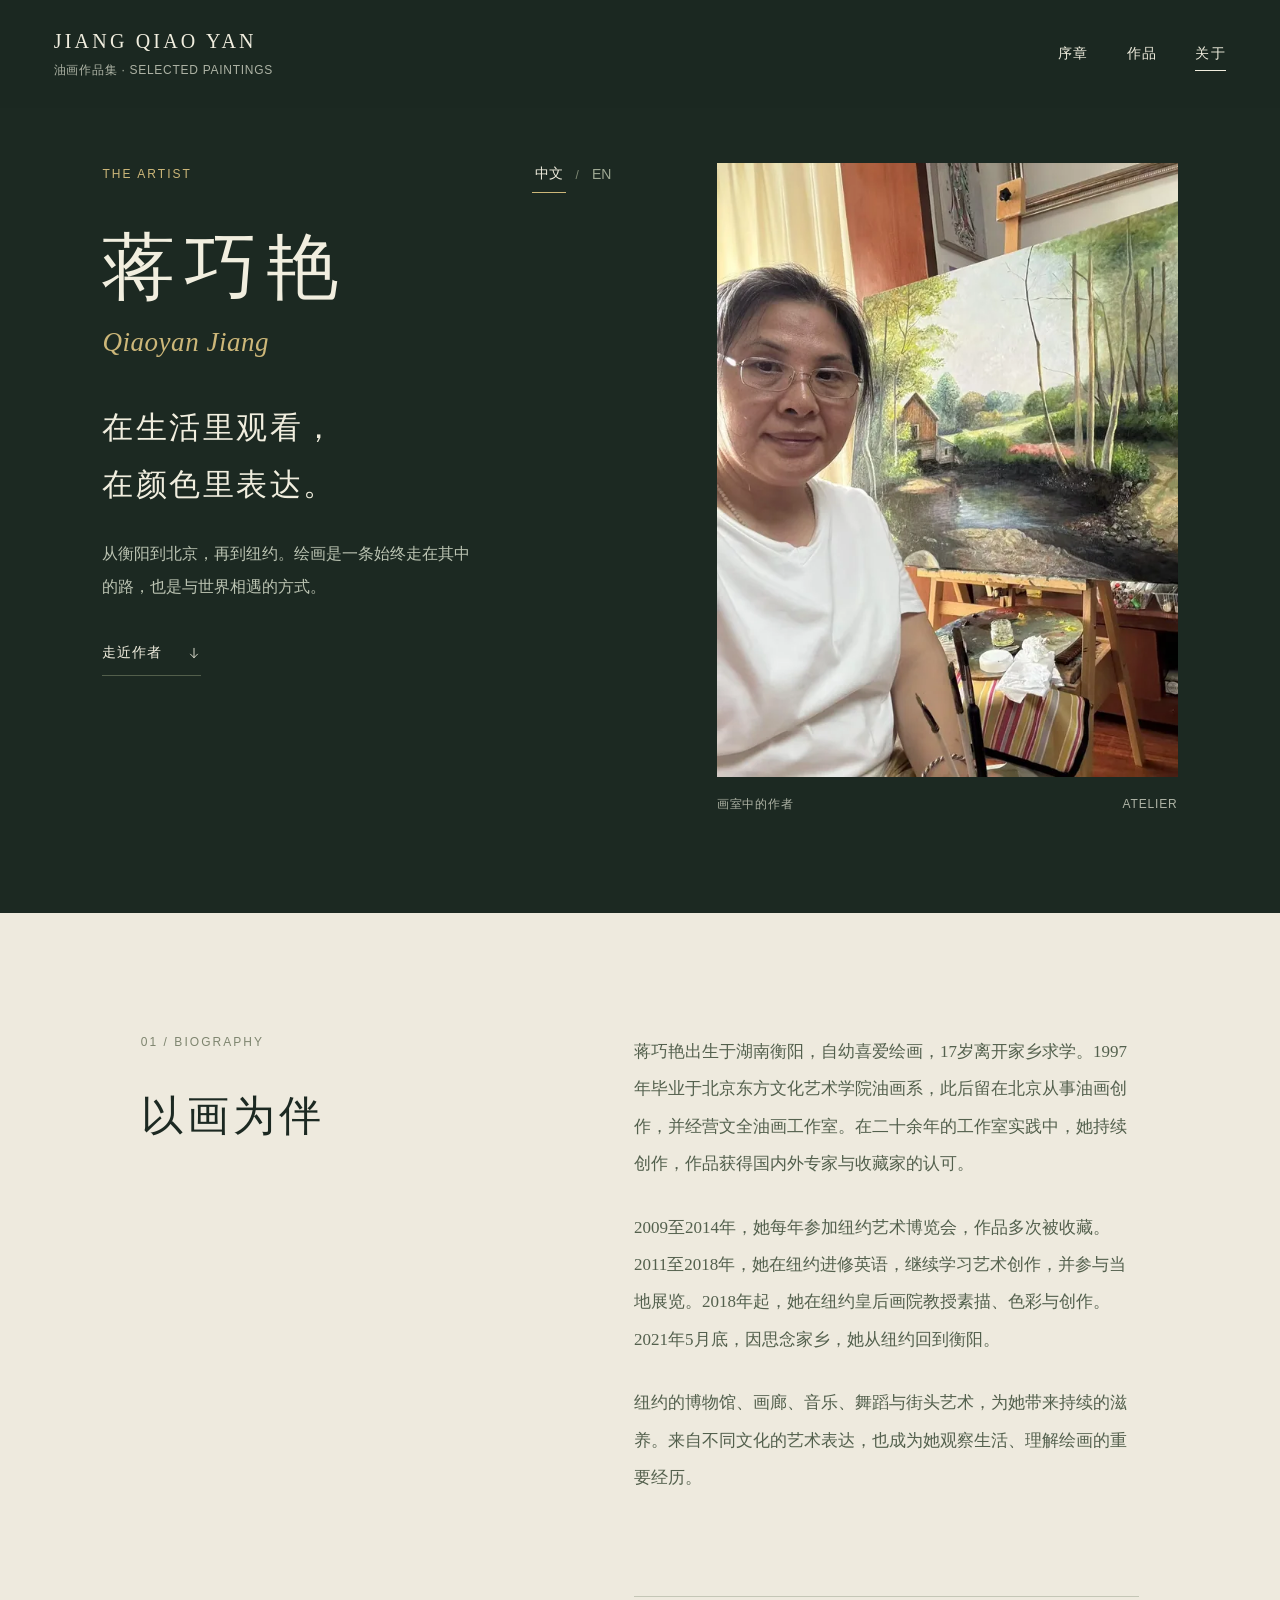
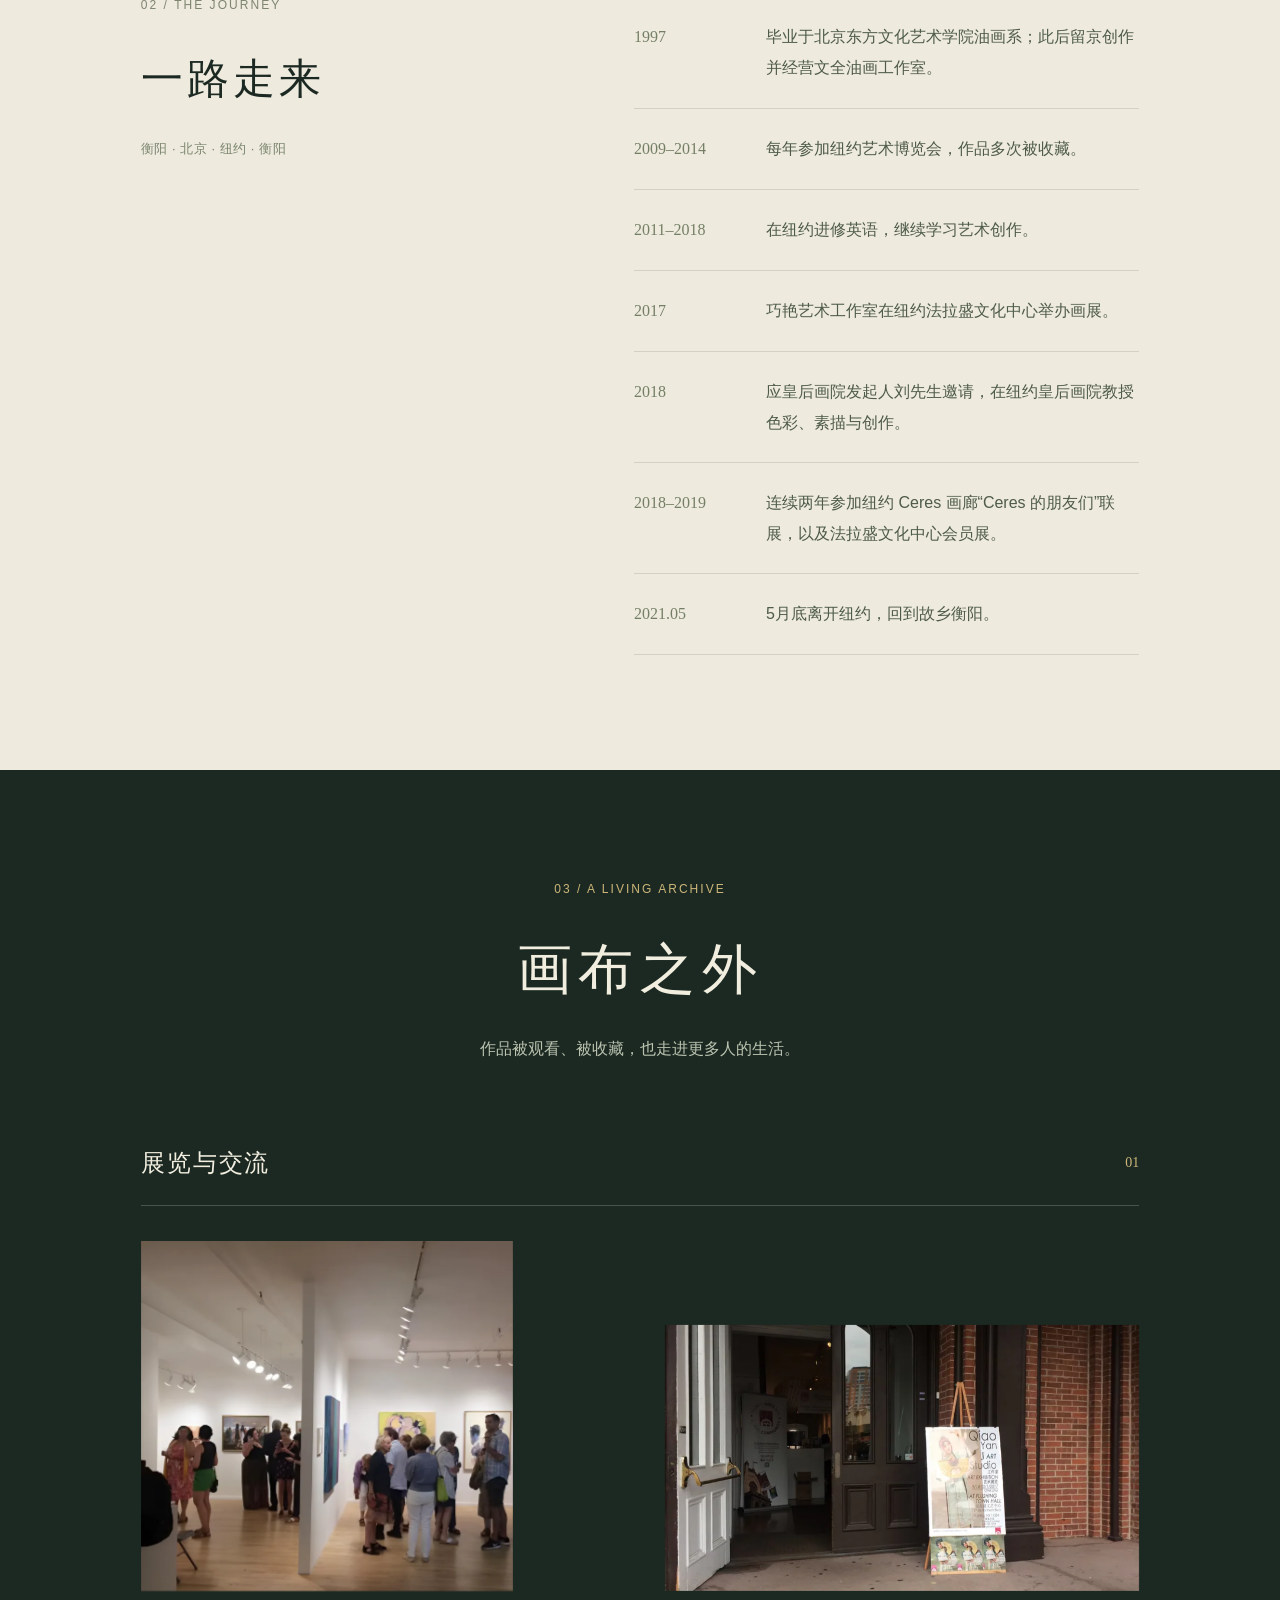
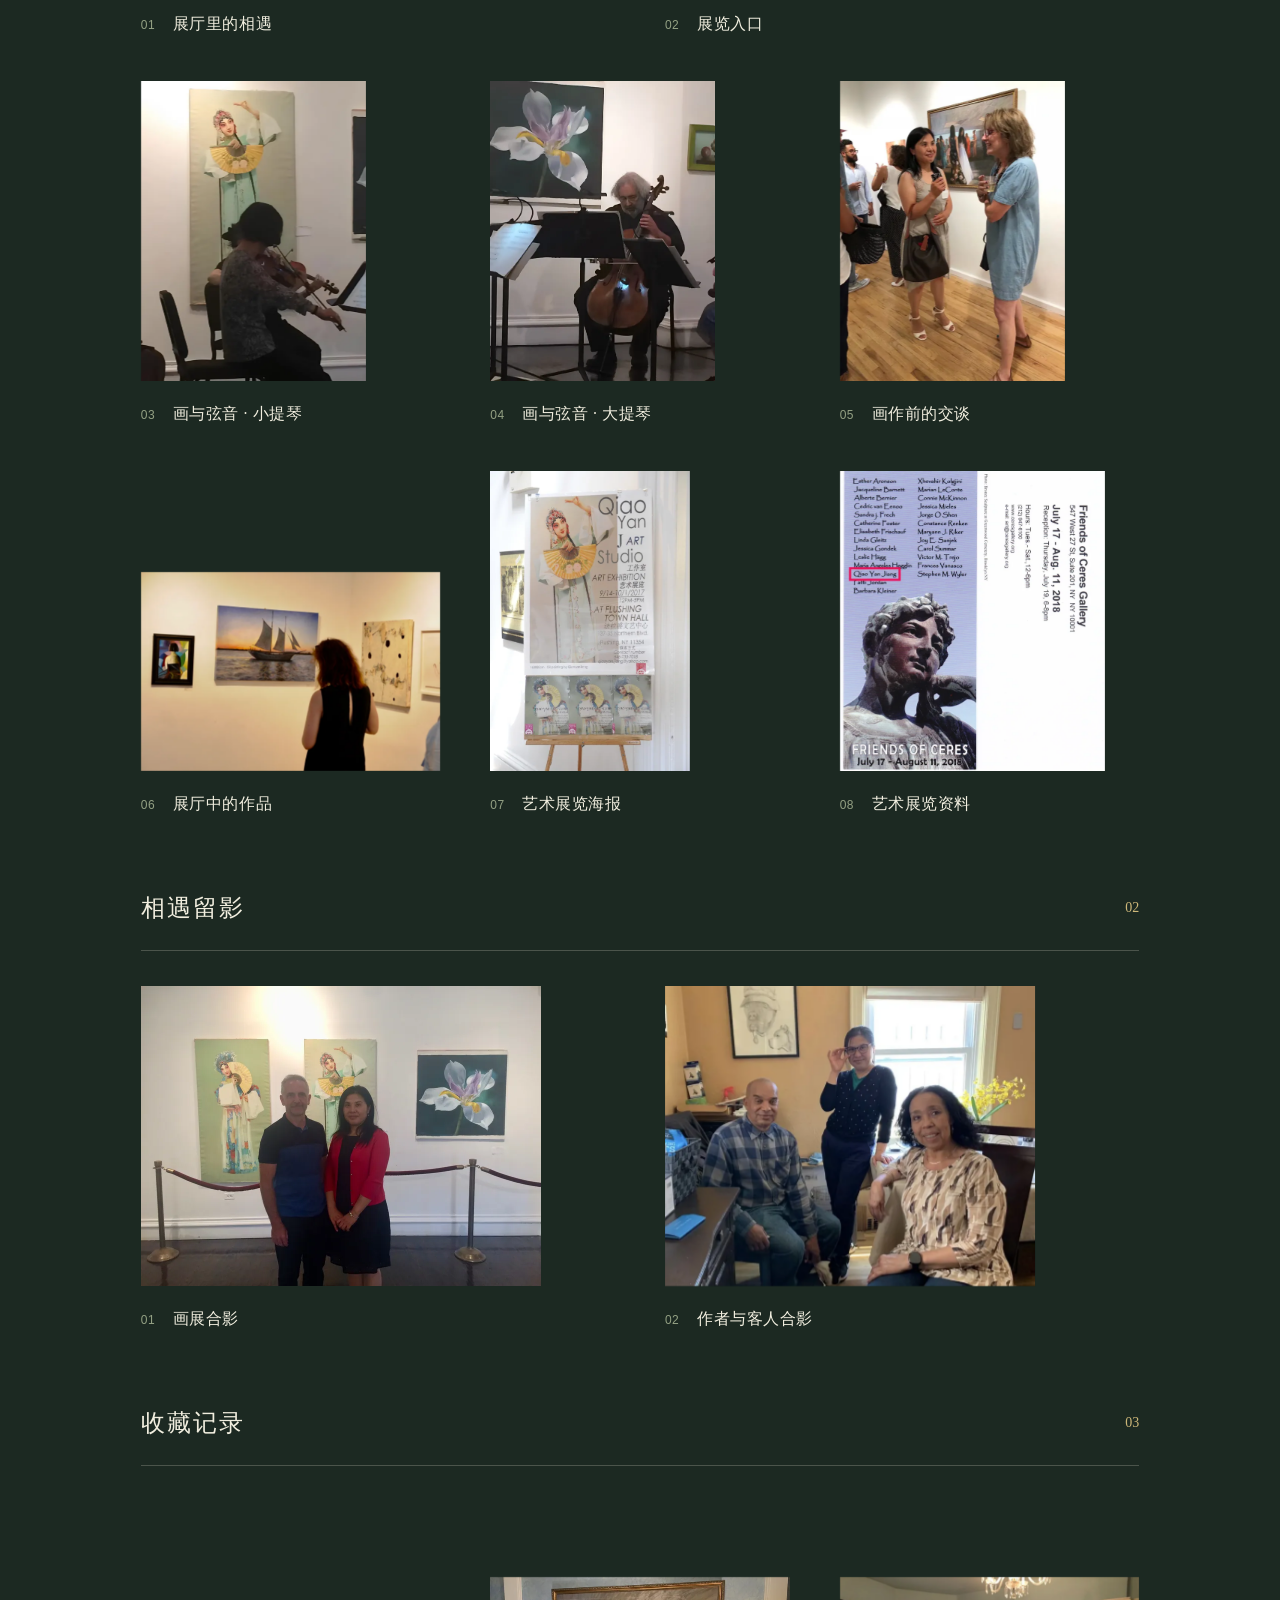
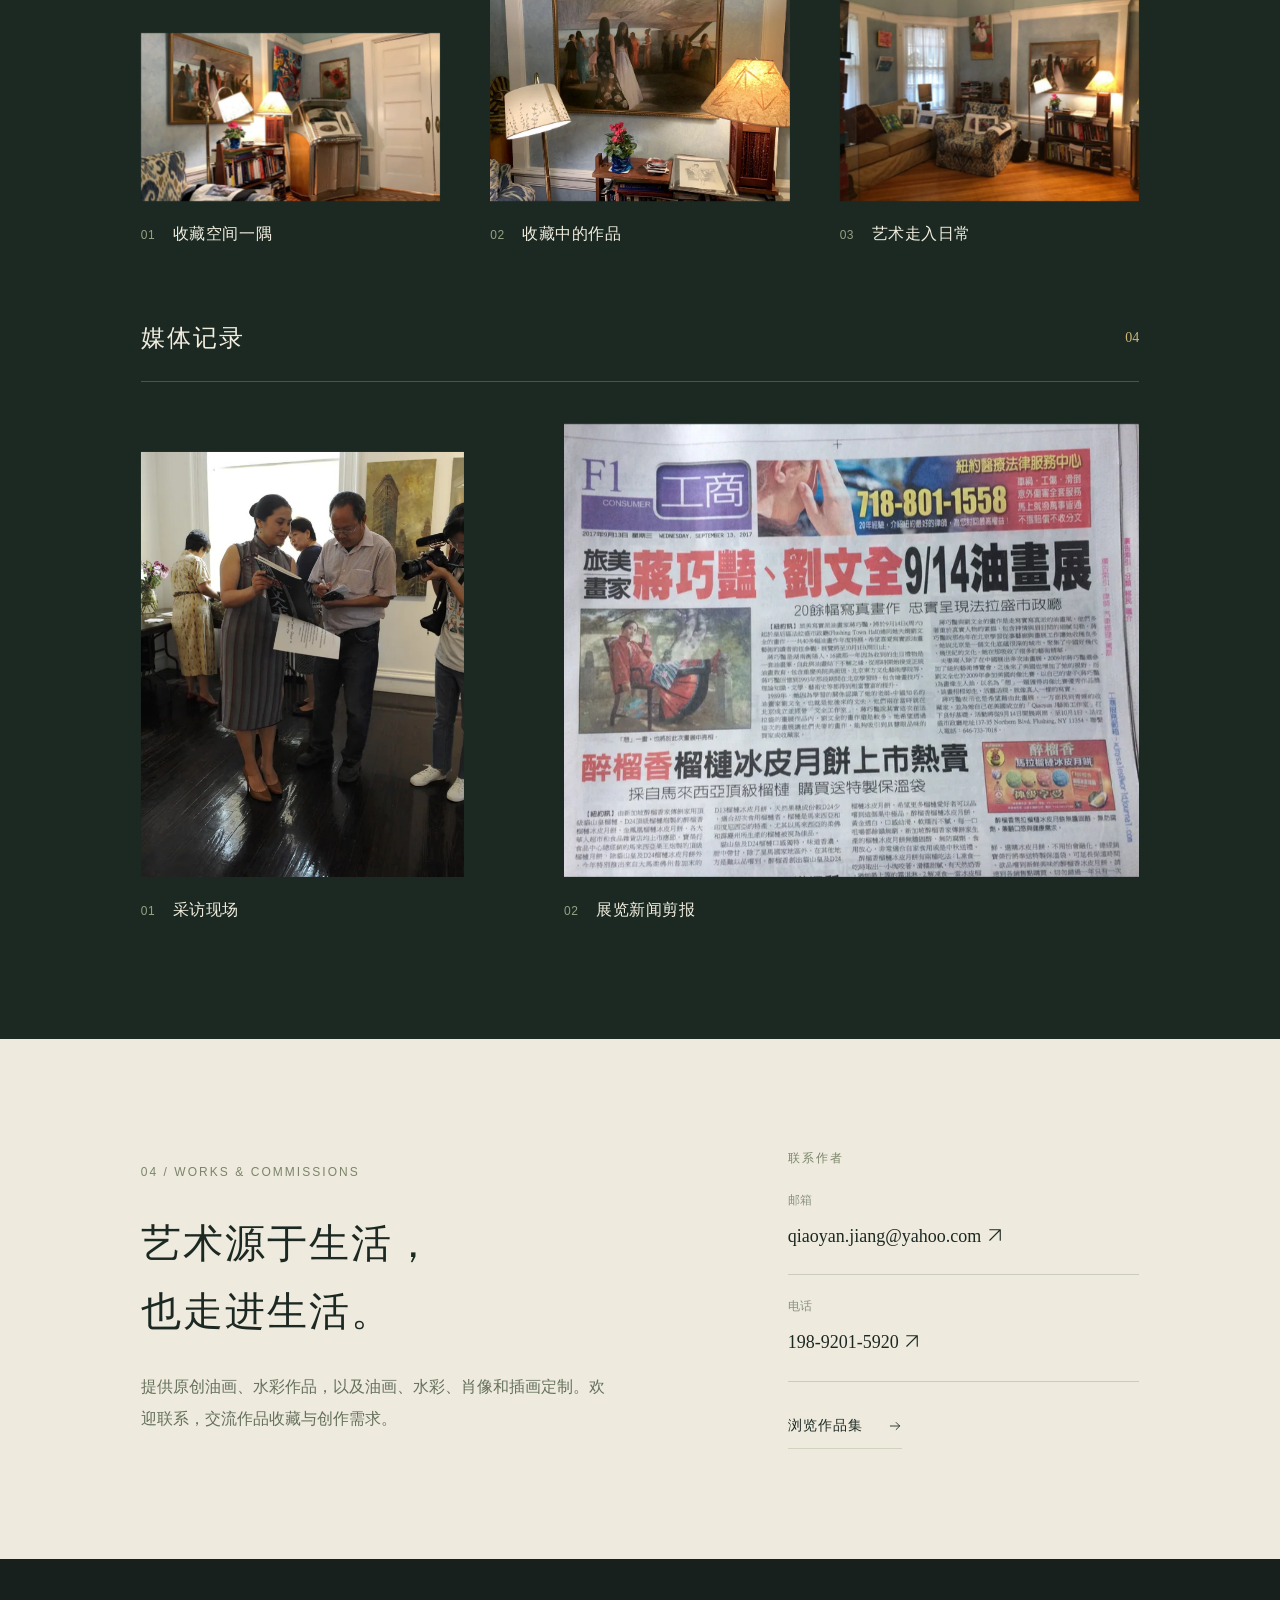
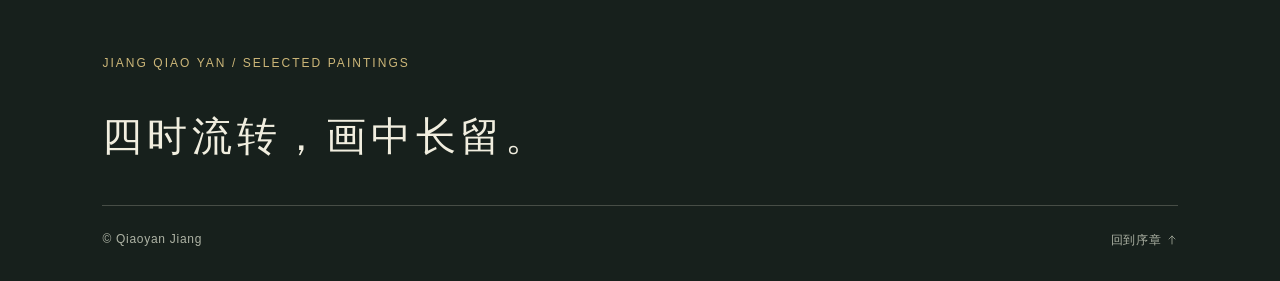
==== commit 60f99f69: "Add exhibition photos and shared moments to artist page" ====
--- a/about.html
+++ b/about.html
@@ -1,7 +1,7 @@
-<!doctype html><html lang="zh-CN"><head><meta charset="utf-8"><meta name="viewport" content="width=device-width,initial-scale=1"><title>关于蒋巧艳 · 四时之间</title><meta name="description" content="蒋巧艳的创作经历、展览、收藏与联系方式。中英双语。"><meta name="theme-color" content="#1c2922"><link rel="icon" href="data:image/svg+xml,%3Csvg xmlns='http://www.w3.org/2000/svg' viewBox='0 0 64 64'%3E%3Crect width='64' height='64' rx='12' fill='%231c2922'/%3E%3Cpath d='M18 44V20h28v24zM25 37l7-14 7 14M28 32h8' fill='none' stroke='%23d6bc76' stroke-width='2'/%3E%3C/svg%3E" type="image/svg+xml"><link rel="stylesheet" href="styles.css?v=7.8"><link rel="stylesheet" href="pages.css?v=7.8"><link rel="stylesheet" href="artwork-details.css?v=7.8"><script defer src="artwork-details.js?v=7.8"></script><script defer src="catalog-data.js?v=7.8"></script><script defer src="pages.js?v=7.8"></script></head><body class="about-page"><a class="skip-link" href="#about-content"><span data-zh="跳到简介" data-en="Skip to biography" >跳到简介</span></a><header class="site-header inner-header" id="site-header"><a class="wordmark" href="index.html" aria-label="Jiang Qiao Yan，回到首页"><span>JIANG QIAO YAN</span><small><span data-zh="油画作品集 · SELECTED PAINTINGS" data-en="SELECTED PAINTINGS" >油画作品集 · SELECTED PAINTINGS</span></small></a><nav aria-label="主要导航"><a href="index.html"><span data-zh="序章" data-en="Prelude" >序章</span></a><a href="works.html"><span data-zh="作品" data-en="Works" >作品</span></a><a href="about.html" class="active" aria-current="page"><span data-zh="关于" data-en="About" >关于</span></a></nav></header><main id="about-content"><section class="about-hero"><div class="about-hero-copy"><div class="about-topline"><p class="eyebrow">THE ARTIST</p><div class="language-switch" role="group" aria-label="页面语言 / Page language"><button type="button" data-language="zh" aria-pressed="true">中文</button><span>/</span><button type="button" data-language="en" aria-pressed="false">EN</button></div></div><h1><span data-zh="蒋巧艳" data-en="Qiaoyan Jiang" >蒋巧艳</span></h1><p class="artist-roman"><span data-zh="Qiaoyan Jiang" data-en="蒋巧艳" >Qiaoyan Jiang</span></p><p class="about-lead"><span data-zh="在生活里观看，
+<!doctype html><html lang="zh-CN"><head><meta charset="utf-8"><meta name="viewport" content="width=device-width,initial-scale=1"><title>关于蒋巧艳 · 四时之间</title><meta name="description" content="蒋巧艳的创作经历、展览、收藏与联系方式。中英双语。"><meta name="theme-color" content="#1c2922"><link rel="icon" href="data:image/svg+xml,%3Csvg xmlns='http://www.w3.org/2000/svg' viewBox='0 0 64 64'%3E%3Crect width='64' height='64' rx='12' fill='%231c2922'/%3E%3Cpath d='M18 44V20h28v24zM25 37l7-14 7 14M28 32h8' fill='none' stroke='%23d6bc76' stroke-width='2'/%3E%3C/svg%3E" type="image/svg+xml"><link rel="stylesheet" href="styles.css?v=7.8"><link rel="stylesheet" href="pages.css?v=7.9"><link rel="stylesheet" href="artwork-details.css?v=7.8"><script defer src="artwork-details.js?v=7.8"></script><script defer src="catalog-data.js?v=7.9"></script><script defer src="pages.js?v=7.8"></script></head><body class="about-page"><a class="skip-link" href="#about-content"><span data-zh="跳到简介" data-en="Skip to biography" >跳到简介</span></a><header class="site-header inner-header" id="site-header"><a class="wordmark" href="index.html" aria-label="Jiang Qiao Yan，回到首页"><span>JIANG QIAO YAN</span><small><span data-zh="油画作品集 · SELECTED PAINTINGS" data-en="SELECTED PAINTINGS" >油画作品集 · SELECTED PAINTINGS</span></small></a><nav aria-label="主要导航"><a href="index.html"><span data-zh="序章" data-en="Prelude" >序章</span></a><a href="works.html"><span data-zh="作品" data-en="Works" >作品</span></a><a href="about.html" class="active" aria-current="page"><span data-zh="关于" data-en="About" >关于</span></a></nav></header><main id="about-content"><section class="about-hero"><div class="about-hero-copy"><div class="about-topline"><p class="eyebrow">THE ARTIST</p><div class="language-switch" role="group" aria-label="页面语言 / Page language"><button type="button" data-language="zh" aria-pressed="true">中文</button><span>/</span><button type="button" data-language="en" aria-pressed="false">EN</button></div></div><h1><span data-zh="蒋巧艳" data-en="Qiaoyan Jiang" >蒋巧艳</span></h1><p class="artist-roman"><span data-zh="Qiaoyan Jiang" data-en="蒋巧艳" >Qiaoyan Jiang</span></p><p class="about-lead"><span data-zh="在生活里观看，
 在颜色里表达。" data-en="Observing life.
 Speaking in color." >在生活里观看，
-在颜色里表达。</span></p><p class="about-hero-bio"><span data-zh="从衡阳到北京，再到纽约。绘画是一条始终走在其中的路，也是与世界相遇的方式。" data-en="From Hengyang to Beijing, and on to New York. Painting has been a continuing path, and a way of meeting the world." >从衡阳到北京，再到纽约。绘画是一条始终走在其中的路，也是与世界相遇的方式。</span></p><a class="text-link" href="#biography"><span data-zh="走近作者" data-en="Meet the artist" >走近作者</span> <span><svg class="ui-icon" viewBox="0 0 24 24" aria-hidden="true" focusable="false"><path d="M12 4v16m-6-6 6 6 6-6"/></svg></span></a></div><figure class="about-portrait"><a href="assets/catalog/about-01.webp" data-archive="about-01" class="art-button"><img src="assets/catalog/about-01-small.webp" srcset="assets/catalog/about-01-small.webp 600w, assets/catalog/about-01.webp 1280w" sizes="(max-width:700px) 84vw, 36vw" width="1280" height="1707" alt="作者与画架上的绿色风景画同框" loading="eager" decoding="async"></a><figcaption><span data-zh="画室中的作者" data-en="The artist in her studio" >画室中的作者</span><span>ATELIER</span></figcaption></figure></section><section class="biography-section paper-section" id="biography"><div class="bio-label"><p class="eyebrow">01 / BIOGRAPHY</p><h2><span data-zh="以画为伴" data-en="A life with painting." >以画为伴</span></h2></div><div class="biography-copy"><p data-zh="蒋巧艳出生于湖南衡阳，自幼喜爱绘画，17岁离开家乡求学。1997年毕业于北京东方文化艺术学院油画系，此后留在北京从事油画创作，并经营文全油画工作室。在二十余年的工作室实践中，她持续创作，作品获得国内外专家与收藏家的认可。" data-en="Born in Hengyang, China, Qiaoyan Jiang developed a love of painting in childhood and left home at 17 to pursue her education. She graduated from the oil painting department of Beijing Oriental Culture and Art Institute in 1997, then remained in Beijing to paint and manage Wenquan Studio. Across more than two decades of studio practice, her work earned recognition from experts and collectors in China and abroad." >蒋巧艳出生于湖南衡阳，自幼喜爱绘画，17岁离开家乡求学。1997年毕业于北京东方文化艺术学院油画系，此后留在北京从事油画创作，并经营文全油画工作室。在二十余年的工作室实践中，她持续创作，作品获得国内外专家与收藏家的认可。</p><p data-zh="2009至2014年，她每年参加纽约艺术博览会，作品多次被收藏。2011至2018年，她在纽约进修英语，继续学习艺术创作，并参与当地展览。2018年起，她在纽约皇后画院教授素描、色彩与创作。2021年5月底，因思念家乡，她从纽约回到衡阳。" data-en="From 2009 to 2014, she participated in New York Artexpo every year, where her paintings entered private collections. She studied English and continued her artistic development in New York from 2011 to 2018, taking part in local exhibitions. In 2018, she began teaching drawing, color and creative practice at the Queen’s Academy of Art in Queens. At the end of May 2021, she returned to her hometown of Hengyang." >2009至2014年，她每年参加纽约艺术博览会，作品多次被收藏。2011至2018年，她在纽约进修英语，继续学习艺术创作，并参与当地展览。2018年起，她在纽约皇后画院教授素描、色彩与创作。2021年5月底，因思念家乡，她从纽约回到衡阳。</p><p data-zh="纽约的博物馆、画廊、音乐、舞蹈与街头艺术，为她带来持续的滋养。来自不同文化的艺术表达，也成为她观察生活、理解绘画的重要经历。" data-en="New York’s museums, galleries, music, dance and street performances provided a lasting source of inspiration. Encounters with art from many cultures deepened her ways of observing life and thinking about painting." >纽约的博物馆、画廊、音乐、舞蹈与街头艺术，为她带来持续的滋养。来自不同文化的艺术表达，也成为她观察生活、理解绘画的重要经历。</p></div></section><section class="journey-section paper-section"><div class="journey-heading"><p class="eyebrow">02 / THE JOURNEY</p><h2><span data-zh="一路走来" data-en="Along the way" >一路走来</span></h2><p><span data-zh="衡阳 · 北京 · 纽约 · 衡阳" data-en="Hengyang · Beijing · New York · Hengyang" >衡阳 · 北京 · 纽约 · 衡阳</span></p></div><ol class="timeline"><li><span class="timeline-date">1997</span><p data-zh="毕业于北京东方文化艺术学院油画系；此后留京创作并经营文全油画工作室。" data-en="Graduated from the oil painting department of Beijing Oriental Culture and Art Institute; remained in Beijing to paint and manage Wenquan Studio." >毕业于北京东方文化艺术学院油画系；此后留京创作并经营文全油画工作室。</p></li><li><span class="timeline-date">2009–2014</span><p data-zh="每年参加纽约艺术博览会，作品多次被收藏。" data-en="Participated annually in New York Artexpo, with paintings acquired by collectors." >每年参加纽约艺术博览会，作品多次被收藏。</p></li><li><span class="timeline-date">2011–2018</span><p data-zh="在纽约进修英语，继续学习艺术创作。" data-en="Studied English and continued her artistic development in New York." >在纽约进修英语，继续学习艺术创作。</p></li><li><span class="timeline-date">2017</span><p data-zh="巧艳艺术工作室在纽约法拉盛文化中心举办画展。" data-en="Qiaoyan Art Studio held an exhibition at the Flushing cultural center in New York." >巧艳艺术工作室在纽约法拉盛文化中心举办画展。</p></li><li><span class="timeline-date">2018</span><p data-zh="应皇后画院发起人刘先生邀请，在纽约皇后画院教授色彩、素描与创作。" data-en="At the invitation of Mr. Liu, founder of the Queen’s Academy of Art in Queens, began teaching color, drawing and creative practice." >应皇后画院发起人刘先生邀请，在纽约皇后画院教授色彩、素描与创作。</p></li><li><span class="timeline-date">2018–2019</span><p data-zh="连续两年参加纽约 Ceres 画廊“Ceres 的朋友们”联展，以及法拉盛文化中心会员展。" data-en="Participated in the Friends of Ceres group exhibition at Ceres Gallery and the Flushing cultural center members’ exhibition in both years." >连续两年参加纽约 Ceres 画廊“Ceres 的朋友们”联展，以及法拉盛文化中心会员展。</p></li><li><span class="timeline-date">2021.05</span><p data-zh="5月底离开纽约，回到故乡衡阳。" data-en="Returned from New York to her hometown of Hengyang at the end of May." >5月底离开纽约，回到故乡衡阳。</p></li></ol></section><section class="archive-section" id="archive"><div class="archive-heading"><p class="eyebrow">03 / A LIVING ARCHIVE</p><h2><span data-zh="画布之外" data-en="Beyond the canvas" >画布之外</span></h2><p><span data-zh="作品被观看、被收藏，也走进更多人的生活。" data-en="Seen, collected, and made part of everyday life." >作品被观看、被收藏，也走进更多人的生活。</span></p></div><section class="archive-group"><div class="archive-group-title"><h3><span data-zh="展览与交流" data-en="Exhibitions &amp; Encounters" >展览与交流</span></h3><span>01</span></div><div class="archive-grid exhibitions"><figure class="catalog-card archive-card"><div class="art-mount"><a class="art-button image-link" style="--image-ratio:1.77777778;--source-width:1800px" href="assets/catalog/about-10.webp" data-archive="about-10" aria-label="查看：展览入口"><img src="assets/catalog/about-10-small.webp" srcset="assets/catalog/about-10-small.webp 800w, assets/catalog/about-10.webp 1800w" sizes="(max-width:700px) 84vw, 36vw" width="1920" height="1080" data-zh-alt="入口外的艺术展览海报与画架" data-en-alt="An exhibition poster on an easel beside the entrance" alt="入口外的艺术展览海报与画架" loading="lazy" decoding="async"><span class="view-hint"><span data-zh="查看详情" data-en="View details" >查看详情</span> <svg class="ui-icon" viewBox="0 0 24 24" aria-hidden="true" focusable="false"><path d="M5 19 19 5M5 5h14v14"/></svg></span></a></div><figcaption><span><small>01</small><span data-zh="展览入口" data-en="At the exhibition entrance" >展览入口</span></span></figcaption></figure><figure class="catalog-card archive-card"><div class="art-mount"><a class="art-button image-link" style="--image-ratio:1.33333333;--source-width:1800px" href="assets/catalog/about-07.webp" data-archive="about-07" aria-label="查看：画展合影"><img src="assets/catalog/about-07-small.webp" srcset="assets/catalog/about-07-small.webp 800w, assets/catalog/about-07.webp 1800w" sizes="(max-width:700px) 84vw, 36vw" width="3264" height="2448" data-zh-alt="两位参观者在人物与花卉作品前合影" data-en-alt="Two people photographed beside figure and flower paintings" alt="两位参观者在人物与花卉作品前合影" loading="lazy" decoding="async"><span class="view-hint"><span data-zh="查看详情" data-en="View details" >查看详情</span> <svg class="ui-icon" viewBox="0 0 24 24" aria-hidden="true" focusable="false"><path d="M5 19 19 5M5 5h14v14"/></svg></span></a></div><figcaption><span><small>02</small><span data-zh="画展合影" data-en="A moment at the exhibition" >画展合影</span></span></figcaption></figure><figure class="catalog-card archive-card"><div class="art-mount"><a class="art-button image-link" style="--image-ratio:1.50282486;--source-width:1800px" href="assets/catalog/about-06.webp" data-archive="about-06" aria-label="查看：展厅中的作品"><img src="assets/catalog/about-06-small.webp" srcset="assets/catalog/about-06-small.webp 800w, assets/catalog/about-06.webp 1800w" sizes="(max-width:700px) 84vw, 36vw" width="4256" height="2832" data-zh-alt="观众在展厅内观看帆船画作" data-en-alt="A visitor viewing a sailboat painting in a gallery" alt="观众在展厅内观看帆船画作" loading="lazy" decoding="async"><span class="view-hint"><span data-zh="查看详情" data-en="View details" >查看详情</span> <svg class="ui-icon" viewBox="0 0 24 24" aria-hidden="true" focusable="false"><path d="M5 19 19 5M5 5h14v14"/></svg></span></a></div><figcaption><span><small>03</small><span data-zh="展厅中的作品" data-en="A work on display" >展厅中的作品</span></span></figcaption></figure><figure class="catalog-card archive-card"><div class="art-mount"><a class="art-button image-link" style="--image-ratio:0.66582915;--source-width:1060px" href="assets/catalog/about-08.webp" data-archive="about-08" aria-label="查看：艺术展览海报"><img src="assets/catalog/about-08-small.webp" srcset="assets/catalog/about-08-small.webp 533w, assets/catalog/about-08.webp 1060w" sizes="(max-width:700px) 84vw, 36vw" width="1060" height="1592" data-zh-alt="巧艳艺术工作室展览海报与宣传页" data-en-alt="A Qiaoyan Art Studio exhibition poster and leaflets" alt="巧艳艺术工作室展览海报与宣传页" loading="lazy" decoding="async"><span class="view-hint"><span data-zh="查看详情" data-en="View details" >查看详情</span> <svg class="ui-icon" viewBox="0 0 24 24" aria-hidden="true" focusable="false"><path d="M5 19 19 5M5 5h14v14"/></svg></span></a></div><figcaption><span><small>04</small><span data-zh="艺术展览海报" data-en="Exhibition poster" >艺术展览海报</span></span></figcaption></figure><figure class="catalog-card archive-card"><div class="art-mount"><a class="art-button image-link" style="--image-ratio:0.88330871;--source-width:1590px" href="assets/catalog/about-09.webp" data-archive="about-09" aria-label="查看：艺术展览资料"><img src="assets/catalog/about-09-small.webp" srcset="assets/catalog/about-09-small.webp 707w, assets/catalog/about-09.webp 1590w" sizes="(max-width:700px) 84vw, 36vw" width="2392" height="2708" data-zh-alt="列有 Qiao Yan Jiang 的 Ceres 画廊联展资料" data-en-alt="A Ceres Gallery exhibition document listing Qiao Yan Jiang" alt="列有 Qiao Yan Jiang 的 Ceres 画廊联展资料" loading="lazy" decoding="async"><span class="view-hint"><span data-zh="查看详情" data-en="View details" >查看详情</span> <svg class="ui-icon" viewBox="0 0 24 24" aria-hidden="true" focusable="false"><path d="M5 19 19 5M5 5h14v14"/></svg></span></a></div><figcaption><span><small>05</small><span data-zh="艺术展览资料" data-en="Exhibition archive" >艺术展览资料</span></span></figcaption></figure></div></section><section class="archive-group"><div class="archive-group-title"><h3><span data-zh="收藏记录" data-en="Works in Collections" >收藏记录</span></h3><span>02</span></div><div class="archive-grid collections"><figure class="catalog-card archive-card"><div class="art-mount"><a class="art-button image-link" style="--image-ratio:1.77672209;--source-width:1496px" href="assets/catalog/about-03.webp" data-archive="about-03" aria-label="查看：收藏空间一隅"><img src="assets/catalog/about-03-small.webp" srcset="assets/catalog/about-03-small.webp 800w, assets/catalog/about-03.webp 1496w" sizes="(max-width:700px) 84vw, 36vw" width="1496" height="842" data-zh-alt="收藏空间中悬挂的画作、书架与灯具" data-en-alt="Paintings displayed with bookshelves and lamps in a collector’s home" alt="收藏空间中悬挂的画作、书架与灯具" loading="lazy" decoding="async"><span class="view-hint"><span data-zh="查看详情" data-en="View details" >查看详情</span> <svg class="ui-icon" viewBox="0 0 24 24" aria-hidden="true" focusable="false"><path d="M5 19 19 5M5 5h14v14"/></svg></span></a></div><figcaption><span><small>01</small><span data-zh="收藏空间一隅" data-en="A corner of a collector’s home" >收藏空间一隅</span></span></figcaption></figure><figure class="catalog-card archive-card"><div class="art-mount"><a class="art-button image-link" style="--image-ratio:1.33333333;--source-width:1800px" href="assets/catalog/about-04.webp" data-archive="about-04" aria-label="查看：收藏中的作品"><img src="assets/catalog/about-04-small.webp" srcset="assets/catalog/about-04-small.webp 800w, assets/catalog/about-04.webp 1800w" sizes="(max-width:700px) 84vw, 36vw" width="4032" height="3024" data-zh-alt="金色画框中的人物画悬挂在家居空间里" data-en-alt="A framed figure painting displayed in a home" alt="金色画框中的人物画悬挂在家居空间里" loading="lazy" decoding="async"><span class="view-hint"><span data-zh="查看详情" data-en="View details" >查看详情</span> <svg class="ui-icon" viewBox="0 0 24 24" aria-hidden="true" focusable="false"><path d="M5 19 19 5M5 5h14v14"/></svg></span></a></div><figcaption><span><small>02</small><span data-zh="收藏中的作品" data-en="A painting in a private collection" >收藏中的作品</span></span></figcaption></figure><figure class="catalog-card archive-card"><div class="art-mount"><a class="art-button image-link" style="--image-ratio:1.33333333;--source-width:800px" href="assets/catalog/about-05.webp" data-archive="about-05" aria-label="查看：艺术走入日常"><img src="assets/catalog/about-05-small.webp" srcset="assets/catalog/about-05-small.webp 800w, assets/catalog/about-05.webp 800w" sizes="(max-width:700px) 84vw, 36vw" width="800" height="600" data-zh-alt="摆放沙发、扶手椅与多幅画作的收藏空间" data-en-alt="A collection displayed in a sitting room with a sofa and armchair" alt="摆放沙发、扶手椅与多幅画作的收藏空间" loading="lazy" decoding="async"><span class="view-hint"><span data-zh="查看详情" data-en="View details" >查看详情</span> <svg class="ui-icon" viewBox="0 0 24 24" aria-hidden="true" focusable="false"><path d="M5 19 19 5M5 5h14v14"/></svg></span></a></div><figcaption><span><small>03</small><span data-zh="艺术走入日常" data-en="Art in everyday life" >艺术走入日常</span></span></figcaption></figure></div></section><section class="archive-group"><div class="archive-group-title"><h3><span data-zh="媒体记录" data-en="Press &amp; Interviews" >媒体记录</span></h3><span>03</span></div><div class="archive-grid press"><figure class="catalog-card archive-card"><div class="art-mount"><a class="art-button image-link" style="--image-ratio:0.76094760;--source-width:1060px" href="assets/catalog/about-11.webp" data-archive="about-11" aria-label="查看：采访现场"><img src="assets/catalog/about-11-small.webp" srcset="assets/catalog/about-11-small.webp 609w, assets/catalog/about-11.webp 1060w" sizes="(max-width:700px) 84vw, 36vw" width="1060" height="1393" data-zh-alt="画作前的采访交流，旁有摄像人员记录" data-en-alt="An interview beside paintings, with a camera recording the conversation" alt="画作前的采访交流，旁有摄像人员记录" loading="lazy" decoding="async"><span class="view-hint"><span data-zh="查看详情" data-en="View details" >查看详情</span> <svg class="ui-icon" viewBox="0 0 24 24" aria-hidden="true" focusable="false"><path d="M5 19 19 5M5 5h14v14"/></svg></span></a></div><figcaption><span><small>01</small><span data-zh="采访现场" data-en="During an interview" >采访现场</span></span></figcaption></figure><figure class="catalog-card archive-card"><div class="art-mount"><a class="art-button image-link" style="--image-ratio:1.26970443;--source-width:1800px" href="assets/catalog/about-02.webp" data-archive="about-02" aria-label="查看：展览新闻剪报"><img src="assets/catalog/about-02-small.webp" srcset="assets/catalog/about-02-small.webp 800w, assets/catalog/about-02.webp 1800w" sizes="(max-width:700px) 84vw, 36vw" width="3093" height="2436" data-zh-alt="报道油画展的中文报纸剪页" data-en-alt="A Chinese newspaper clipping about an oil painting exhibition" alt="报道油画展的中文报纸剪页" loading="lazy" decoding="async"><span class="view-hint"><span data-zh="查看详情" data-en="View details" >查看详情</span> <svg class="ui-icon" viewBox="0 0 24 24" aria-hidden="true" focusable="false"><path d="M5 19 19 5M5 5h14v14"/></svg></span></a></div><figcaption><span><small>02</small><span data-zh="展览新闻剪报" data-en="An exhibition press clipping" >展览新闻剪报</span></span></figcaption></figure></div></section></section><section class="contact-section paper-section" id="contact"><div><p class="eyebrow">04 / WORKS & COMMISSIONS</p><h2><span data-zh="艺术源于生活，
+在颜色里表达。</span></p><p class="about-hero-bio"><span data-zh="从衡阳到北京，再到纽约。绘画是一条始终走在其中的路，也是与世界相遇的方式。" data-en="From Hengyang to Beijing, and on to New York. Painting has been a continuing path, and a way of meeting the world." >从衡阳到北京，再到纽约。绘画是一条始终走在其中的路，也是与世界相遇的方式。</span></p><a class="text-link" href="#biography"><span data-zh="走近作者" data-en="Meet the artist" >走近作者</span> <span><svg class="ui-icon" viewBox="0 0 24 24" aria-hidden="true" focusable="false"><path d="M12 4v16m-6-6 6 6 6-6"/></svg></span></a></div><figure class="about-portrait"><a href="assets/catalog/about-01.webp" data-archive="about-01" class="art-button"><img src="assets/catalog/about-01-small.webp" srcset="assets/catalog/about-01-small.webp 600w, assets/catalog/about-01.webp 1280w" sizes="(max-width:700px) 84vw, 36vw" width="1280" height="1707" alt="作者与画架上的绿色风景画同框" loading="eager" decoding="async"></a><figcaption><span data-zh="画室中的作者" data-en="The artist in her studio" >画室中的作者</span><span>ATELIER</span></figcaption></figure></section><section class="biography-section paper-section" id="biography"><div class="bio-label"><p class="eyebrow">01 / BIOGRAPHY</p><h2><span data-zh="以画为伴" data-en="A life with painting." >以画为伴</span></h2></div><div class="biography-copy"><p data-zh="蒋巧艳出生于湖南衡阳，自幼喜爱绘画，17岁离开家乡求学。1997年毕业于北京东方文化艺术学院油画系，此后留在北京从事油画创作，并经营文全油画工作室。在二十余年的工作室实践中，她持续创作，作品获得国内外专家与收藏家的认可。" data-en="Born in Hengyang, China, Qiaoyan Jiang developed a love of painting in childhood and left home at 17 to pursue her education. She graduated from the oil painting department of Beijing Oriental Culture and Art Institute in 1997, then remained in Beijing to paint and manage Wenquan Studio. Across more than two decades of studio practice, her work earned recognition from experts and collectors in China and abroad." >蒋巧艳出生于湖南衡阳，自幼喜爱绘画，17岁离开家乡求学。1997年毕业于北京东方文化艺术学院油画系，此后留在北京从事油画创作，并经营文全油画工作室。在二十余年的工作室实践中，她持续创作，作品获得国内外专家与收藏家的认可。</p><p data-zh="2009至2014年，她每年参加纽约艺术博览会，作品多次被收藏。2011至2018年，她在纽约进修英语，继续学习艺术创作，并参与当地展览。2018年起，她在纽约皇后画院教授素描、色彩与创作。2021年5月底，因思念家乡，她从纽约回到衡阳。" data-en="From 2009 to 2014, she participated in New York Artexpo every year, where her paintings entered private collections. She studied English and continued her artistic development in New York from 2011 to 2018, taking part in local exhibitions. In 2018, she began teaching drawing, color and creative practice at the Queen’s Academy of Art in Queens. At the end of May 2021, she returned to her hometown of Hengyang." >2009至2014年，她每年参加纽约艺术博览会，作品多次被收藏。2011至2018年，她在纽约进修英语，继续学习艺术创作，并参与当地展览。2018年起，她在纽约皇后画院教授素描、色彩与创作。2021年5月底，因思念家乡，她从纽约回到衡阳。</p><p data-zh="纽约的博物馆、画廊、音乐、舞蹈与街头艺术，为她带来持续的滋养。来自不同文化的艺术表达，也成为她观察生活、理解绘画的重要经历。" data-en="New York’s museums, galleries, music, dance and street performances provided a lasting source of inspiration. Encounters with art from many cultures deepened her ways of observing life and thinking about painting." >纽约的博物馆、画廊、音乐、舞蹈与街头艺术，为她带来持续的滋养。来自不同文化的艺术表达，也成为她观察生活、理解绘画的重要经历。</p></div></section><section class="journey-section paper-section"><div class="journey-heading"><p class="eyebrow">02 / THE JOURNEY</p><h2><span data-zh="一路走来" data-en="Along the way" >一路走来</span></h2><p><span data-zh="衡阳 · 北京 · 纽约 · 衡阳" data-en="Hengyang · Beijing · New York · Hengyang" >衡阳 · 北京 · 纽约 · 衡阳</span></p></div><ol class="timeline"><li><span class="timeline-date">1997</span><p data-zh="毕业于北京东方文化艺术学院油画系；此后留京创作并经营文全油画工作室。" data-en="Graduated from the oil painting department of Beijing Oriental Culture and Art Institute; remained in Beijing to paint and manage Wenquan Studio." >毕业于北京东方文化艺术学院油画系；此后留京创作并经营文全油画工作室。</p></li><li><span class="timeline-date">2009–2014</span><p data-zh="每年参加纽约艺术博览会，作品多次被收藏。" data-en="Participated annually in New York Artexpo, with paintings acquired by collectors." >每年参加纽约艺术博览会，作品多次被收藏。</p></li><li><span class="timeline-date">2011–2018</span><p data-zh="在纽约进修英语，继续学习艺术创作。" data-en="Studied English and continued her artistic development in New York." >在纽约进修英语，继续学习艺术创作。</p></li><li><span class="timeline-date">2017</span><p data-zh="巧艳艺术工作室在纽约法拉盛文化中心举办画展。" data-en="Qiaoyan Art Studio held an exhibition at the Flushing cultural center in New York." >巧艳艺术工作室在纽约法拉盛文化中心举办画展。</p></li><li><span class="timeline-date">2018</span><p data-zh="应皇后画院发起人刘先生邀请，在纽约皇后画院教授色彩、素描与创作。" data-en="At the invitation of Mr. Liu, founder of the Queen’s Academy of Art in Queens, began teaching color, drawing and creative practice." >应皇后画院发起人刘先生邀请，在纽约皇后画院教授色彩、素描与创作。</p></li><li><span class="timeline-date">2018–2019</span><p data-zh="连续两年参加纽约 Ceres 画廊“Ceres 的朋友们”联展，以及法拉盛文化中心会员展。" data-en="Participated in the Friends of Ceres group exhibition at Ceres Gallery and the Flushing cultural center members’ exhibition in both years." >连续两年参加纽约 Ceres 画廊“Ceres 的朋友们”联展，以及法拉盛文化中心会员展。</p></li><li><span class="timeline-date">2021.05</span><p data-zh="5月底离开纽约，回到故乡衡阳。" data-en="Returned from New York to her hometown of Hengyang at the end of May." >5月底离开纽约，回到故乡衡阳。</p></li></ol></section><section class="archive-section" id="archive"><div class="archive-heading"><p class="eyebrow">03 / A LIVING ARCHIVE</p><h2><span data-zh="画布之外" data-en="Beyond the canvas" >画布之外</span></h2><p><span data-zh="作品被观看、被收藏，也走进更多人的生活。" data-en="Seen, collected, and made part of everyday life." >作品被观看、被收藏，也走进更多人的生活。</span></p></div><section class="archive-group"><div class="archive-group-title"><h3><span data-zh="展览与交流" data-en="Exhibitions &amp; Encounters">展览与交流</span></h3><span>01</span></div><div class="archive-grid exhibitions"><figure class="catalog-card archive-card"><div class="art-mount"><a class="art-button image-link" style="--image-ratio:1.06259098;--source-width:1460px" href="assets/catalog/about-13-20261004.webp" data-archive="about-13" aria-label="查看：展厅里的相遇"><img src="assets/catalog/about-13-20261004-small.webp" srcset="assets/catalog/about-13-20261004-small.webp 800w, assets/catalog/about-13-20261004.webp 1460w" sizes="(max-width:700px) 84vw, (max-width:1050px) 298px, 372px" width="1460" height="1374" data-zh-alt="观众在展厅内观看画作、交谈，画作沿白色展墙陈列。" data-en-alt="Visitors view paintings and talk in a gallery lined with white exhibition walls." alt="观众在展厅内观看画作、交谈，画作沿白色展墙陈列。" loading="lazy" decoding="async"><span class="view-hint"><span data-zh="查看详情" data-en="View details">查看详情</span> <svg class="ui-icon" viewBox="0 0 24 24" aria-hidden="true" focusable="false"><path d="M5 19 19 5M5 5h14v14"/></svg></span></a></div><figcaption><span><small>01</small><span data-zh="展厅里的相遇" data-en="Inside the exhibition">展厅里的相遇</span></span></figcaption></figure><figure class="catalog-card archive-card"><div class="art-mount"><a class="art-button image-link" style="--image-ratio:1.77777778;--source-width:1800px" href="assets/catalog/about-10.webp" data-archive="about-10" aria-label="查看：展览入口"><img src="assets/catalog/about-10-small.webp" srcset="assets/catalog/about-10-small.webp 800w, assets/catalog/about-10.webp 1800w" sizes="(max-width:700px) 84vw, 36vw" width="1920" height="1080" data-zh-alt="入口外的艺术展览海报与画架" data-en-alt="An exhibition poster on an easel beside the entrance" alt="入口外的艺术展览海报与画架" loading="lazy" decoding="async"><span class="view-hint"><span data-zh="查看详情" data-en="View details" >查看详情</span> <svg class="ui-icon" viewBox="0 0 24 24" aria-hidden="true" focusable="false"><path d="M5 19 19 5M5 5h14v14"/></svg></span></a></div><figcaption><span><small>02</small><span data-zh="展览入口" data-en="At the exhibition entrance" >展览入口</span></span></figcaption></figure><figure class="catalog-card archive-card"><div class="art-mount"><a class="art-button image-link" style="--image-ratio:0.74902344;--source-width:1348px" href="assets/catalog/about-12-20261004.webp" data-archive="about-12" aria-label="查看：画与弦音 · 小提琴"><img src="assets/catalog/about-12-20261004-small.webp" srcset="assets/catalog/about-12-20261004-small.webp 599w, assets/catalog/about-12-20261004.webp 1348w" sizes="(max-width:360px) 39vw, (max-width:700px) 143px, (max-width:1050px) 173px, 225px" width="1534" height="2048" data-zh-alt="展览现场，小提琴演奏者坐在戏曲人物画前。" data-en-alt="A violinist performs in front of an opera figure painting at the exhibition." alt="展览现场，小提琴演奏者坐在戏曲人物画前。" loading="lazy" decoding="async"><span class="view-hint"><span data-zh="查看详情" data-en="View details">查看详情</span> <svg class="ui-icon" viewBox="0 0 24 24" aria-hidden="true" focusable="false"><path d="M5 19 19 5M5 5h14v14"/></svg></span></a></div><figcaption><span><small>03</small><span data-zh="画与弦音 · 小提琴" data-en="Paintings &amp; violin">画与弦音 · 小提琴</span></span></figcaption></figure><figure class="catalog-card archive-card"><div class="art-mount"><a class="art-button image-link" style="--image-ratio:0.74902344;--source-width:1348px" href="assets/catalog/about-14-20261004.webp" data-archive="about-14" aria-label="查看：画与弦音 · 大提琴"><img src="assets/catalog/about-14-20261004-small.webp" srcset="assets/catalog/about-14-20261004-small.webp 599w, assets/catalog/about-14-20261004.webp 1348w" sizes="(max-width:360px) 39vw, (max-width:700px) 143px, (max-width:1050px) 173px, 225px" width="1534" height="2048" data-zh-alt="展览现场，大提琴演奏者坐在鸢尾花画作与乐谱架前。" data-en-alt="A cellist performs beside an iris painting and music stands at the exhibition." alt="展览现场，大提琴演奏者坐在鸢尾花画作与乐谱架前。" loading="lazy" decoding="async"><span class="view-hint"><span data-zh="查看详情" data-en="View details">查看详情</span> <svg class="ui-icon" viewBox="0 0 24 24" aria-hidden="true" focusable="false"><path d="M5 19 19 5M5 5h14v14"/></svg></span></a></div><figcaption><span><small>04</small><span data-zh="画与弦音 · 大提琴" data-en="Paintings &amp; cello">画与弦音 · 大提琴</span></span></figcaption></figure><figure class="catalog-card archive-card"><div class="art-mount"><a class="art-button image-link" style="--image-ratio:0.75000000;--source-width:1080px" href="assets/catalog/about-15-20261004.webp" data-archive="about-15" aria-label="查看：画作前的交谈"><img src="assets/catalog/about-15-20261004-small.webp" srcset="assets/catalog/about-15-20261004-small.webp 600w, assets/catalog/about-15-20261004.webp 1080w" sizes="(max-width:360px) 39vw, (max-width:700px) 143px, (max-width:1050px) 173px, 225px" width="1080" height="1440" data-zh-alt="作者在展厅内与客人交谈，身后陈列着人物画作。" data-en-alt="The artist talks with a guest in the gallery, with a figure painting behind them." alt="作者在展厅内与客人交谈，身后陈列着人物画作。" loading="lazy" decoding="async"><span class="view-hint"><span data-zh="查看详情" data-en="View details">查看详情</span> <svg class="ui-icon" viewBox="0 0 24 24" aria-hidden="true" focusable="false"><path d="M5 19 19 5M5 5h14v14"/></svg></span></a></div><figcaption><span><small>05</small><span data-zh="画作前的交谈" data-en="Conversations beside the paintings">画作前的交谈</span></span></figcaption></figure><figure class="catalog-card archive-card"><div class="art-mount"><a class="art-button image-link" style="--image-ratio:1.50282486;--source-width:1800px" href="assets/catalog/about-06.webp" data-archive="about-06" aria-label="查看：展厅中的作品"><img src="assets/catalog/about-06-small.webp" srcset="assets/catalog/about-06-small.webp 800w, assets/catalog/about-06.webp 1800w" sizes="(max-width:700px) 84vw, 36vw" width="4256" height="2832" data-zh-alt="观众在展厅内观看帆船画作" data-en-alt="A visitor viewing a sailboat painting in a gallery" alt="观众在展厅内观看帆船画作" loading="lazy" decoding="async"><span class="view-hint"><span data-zh="查看详情" data-en="View details" >查看详情</span> <svg class="ui-icon" viewBox="0 0 24 24" aria-hidden="true" focusable="false"><path d="M5 19 19 5M5 5h14v14"/></svg></span></a></div><figcaption><span><small>06</small><span data-zh="展厅中的作品" data-en="A work on display" >展厅中的作品</span></span></figcaption></figure><figure class="catalog-card archive-card"><div class="art-mount"><a class="art-button image-link" style="--image-ratio:0.66582915;--source-width:1060px" href="assets/catalog/about-08.webp" data-archive="about-08" aria-label="查看：艺术展览海报"><img src="assets/catalog/about-08-small.webp" srcset="assets/catalog/about-08-small.webp 533w, assets/catalog/about-08.webp 1060w" sizes="(max-width:700px) 84vw, 36vw" width="1060" height="1592" data-zh-alt="巧艳艺术工作室展览海报与宣传页" data-en-alt="A Qiaoyan Art Studio exhibition poster and leaflets" alt="巧艳艺术工作室展览海报与宣传页" loading="lazy" decoding="async"><span class="view-hint"><span data-zh="查看详情" data-en="View details" >查看详情</span> <svg class="ui-icon" viewBox="0 0 24 24" aria-hidden="true" focusable="false"><path d="M5 19 19 5M5 5h14v14"/></svg></span></a></div><figcaption><span><small>07</small><span data-zh="艺术展览海报" data-en="Exhibition poster" >艺术展览海报</span></span></figcaption></figure><figure class="catalog-card archive-card"><div class="art-mount"><a class="art-button image-link" style="--image-ratio:0.88330871;--source-width:1590px" href="assets/catalog/about-09.webp" data-archive="about-09" aria-label="查看：艺术展览资料"><img src="assets/catalog/about-09-small.webp" srcset="assets/catalog/about-09-small.webp 707w, assets/catalog/about-09.webp 1590w" sizes="(max-width:700px) 84vw, 36vw" width="2392" height="2708" data-zh-alt="列有 Qiao Yan Jiang 的 Ceres 画廊联展资料" data-en-alt="A Ceres Gallery exhibition document listing Qiao Yan Jiang" alt="列有 Qiao Yan Jiang 的 Ceres 画廊联展资料" loading="lazy" decoding="async"><span class="view-hint"><span data-zh="查看详情" data-en="View details" >查看详情</span> <svg class="ui-icon" viewBox="0 0 24 24" aria-hidden="true" focusable="false"><path d="M5 19 19 5M5 5h14v14"/></svg></span></a></div><figcaption><span><small>08</small><span data-zh="艺术展览资料" data-en="Exhibition archive" >艺术展览资料</span></span></figcaption></figure></div></section><section class="archive-group"><div class="archive-group-title"><h3><span data-zh="相遇留影" data-en="Shared Moments">相遇留影</span></h3><span>02</span></div><div class="archive-grid encounters"><figure class="catalog-card archive-card"><div class="art-mount"><a class="art-button image-link" style="--image-ratio:1.33333333;--source-width:1800px" href="assets/catalog/about-07.webp" data-archive="about-07" aria-label="查看：画展合影"><img src="assets/catalog/about-07-small.webp" srcset="assets/catalog/about-07-small.webp 800w, assets/catalog/about-07.webp 1800w" sizes="(max-width:700px) 84vw, 36vw" width="3264" height="2448" data-zh-alt="两位参观者在人物与花卉作品前合影" data-en-alt="Two people photographed beside figure and flower paintings" alt="两位参观者在人物与花卉作品前合影" loading="lazy" decoding="async"><span class="view-hint"><span data-zh="查看详情" data-en="View details" >查看详情</span> <svg class="ui-icon" viewBox="0 0 24 24" aria-hidden="true" focusable="false"><path d="M5 19 19 5M5 5h14v14"/></svg></span></a></div><figcaption><span><small>01</small><span data-zh="画展合影" data-en="A moment at the exhibition" >画展合影</span></span></figcaption></figure><figure class="catalog-card archive-card"><div class="art-mount"><a class="art-button image-link" style="--image-ratio:1.23371251;--source-width:1193px" href="assets/catalog/about-16-20261004.webp" data-archive="about-16" aria-label="查看：作者与客人合影"><img src="assets/catalog/about-16-20261004-small.webp" srcset="assets/catalog/about-16-20261004-small.webp 800w, assets/catalog/about-16-20261004.webp 1193w" sizes="(max-width:700px) 84vw, (max-width:1050px) 284px, 371px" width="1193" height="967" data-zh-alt="作者与两位客人在窗边合影，墙上悬挂着肖像画。" data-en-alt="The artist and two guests pose by a window, with portraits displayed on the wall." alt="作者与两位客人在窗边合影，墙上悬挂着肖像画。" loading="lazy" decoding="async"><span class="view-hint"><span data-zh="查看详情" data-en="View details">查看详情</span> <svg class="ui-icon" viewBox="0 0 24 24" aria-hidden="true" focusable="false"><path d="M5 19 19 5M5 5h14v14"/></svg></span></a></div><figcaption><span><small>02</small><span data-zh="作者与客人合影" data-en="The artist with guests">作者与客人合影</span></span></figcaption></figure></div></section><section class="archive-group"><div class="archive-group-title"><h3><span data-zh="收藏记录" data-en="Works in Collections" >收藏记录</span></h3><span>03</span></div><div class="archive-grid collections"><figure class="catalog-card archive-card"><div class="art-mount"><a class="art-button image-link" style="--image-ratio:1.77672209;--source-width:1496px" href="assets/catalog/about-03.webp" data-archive="about-03" aria-label="查看：收藏空间一隅"><img src="assets/catalog/about-03-small.webp" srcset="assets/catalog/about-03-small.webp 800w, assets/catalog/about-03.webp 1496w" sizes="(max-width:700px) 84vw, 36vw" width="1496" height="842" data-zh-alt="收藏空间中悬挂的画作、书架与灯具" data-en-alt="Paintings displayed with bookshelves and lamps in a collector’s home" alt="收藏空间中悬挂的画作、书架与灯具" loading="lazy" decoding="async"><span class="view-hint"><span data-zh="查看详情" data-en="View details" >查看详情</span> <svg class="ui-icon" viewBox="0 0 24 24" aria-hidden="true" focusable="false"><path d="M5 19 19 5M5 5h14v14"/></svg></span></a></div><figcaption><span><small>01</small><span data-zh="收藏空间一隅" data-en="A corner of a collector’s home" >收藏空间一隅</span></span></figcaption></figure><figure class="catalog-card archive-card"><div class="art-mount"><a class="art-button image-link" style="--image-ratio:1.33333333;--source-width:1800px" href="assets/catalog/about-04.webp" data-archive="about-04" aria-label="查看：收藏中的作品"><img src="assets/catalog/about-04-small.webp" srcset="assets/catalog/about-04-small.webp 800w, assets/catalog/about-04.webp 1800w" sizes="(max-width:700px) 84vw, 36vw" width="4032" height="3024" data-zh-alt="金色画框中的人物画悬挂在家居空间里" data-en-alt="A framed figure painting displayed in a home" alt="金色画框中的人物画悬挂在家居空间里" loading="lazy" decoding="async"><span class="view-hint"><span data-zh="查看详情" data-en="View details" >查看详情</span> <svg class="ui-icon" viewBox="0 0 24 24" aria-hidden="true" focusable="false"><path d="M5 19 19 5M5 5h14v14"/></svg></span></a></div><figcaption><span><small>02</small><span data-zh="收藏中的作品" data-en="A painting in a private collection" >收藏中的作品</span></span></figcaption></figure><figure class="catalog-card archive-card"><div class="art-mount"><a class="art-button image-link" style="--image-ratio:1.33333333;--source-width:800px" href="assets/catalog/about-05.webp" data-archive="about-05" aria-label="查看：艺术走入日常"><img src="assets/catalog/about-05-small.webp" srcset="assets/catalog/about-05-small.webp 800w, assets/catalog/about-05.webp 800w" sizes="(max-width:700px) 84vw, 36vw" width="800" height="600" data-zh-alt="摆放沙发、扶手椅与多幅画作的收藏空间" data-en-alt="A collection displayed in a sitting room with a sofa and armchair" alt="摆放沙发、扶手椅与多幅画作的收藏空间" loading="lazy" decoding="async"><span class="view-hint"><span data-zh="查看详情" data-en="View details" >查看详情</span> <svg class="ui-icon" viewBox="0 0 24 24" aria-hidden="true" focusable="false"><path d="M5 19 19 5M5 5h14v14"/></svg></span></a></div><figcaption><span><small>03</small><span data-zh="艺术走入日常" data-en="Art in everyday life" >艺术走入日常</span></span></figcaption></figure></div></section><section class="archive-group"><div class="archive-group-title"><h3><span data-zh="媒体记录" data-en="Press &amp; Interviews" >媒体记录</span></h3><span>04</span></div><div class="archive-grid press"><figure class="catalog-card archive-card"><div class="art-mount"><a class="art-button image-link" style="--image-ratio:0.76094760;--source-width:1060px" href="assets/catalog/about-11.webp" data-archive="about-11" aria-label="查看：采访现场"><img src="assets/catalog/about-11-small.webp" srcset="assets/catalog/about-11-small.webp 609w, assets/catalog/about-11.webp 1060w" sizes="(max-width:700px) 84vw, 36vw" width="1060" height="1393" data-zh-alt="画作前的采访交流，旁有摄像人员记录" data-en-alt="An interview beside paintings, with a camera recording the conversation" alt="画作前的采访交流，旁有摄像人员记录" loading="lazy" decoding="async"><span class="view-hint"><span data-zh="查看详情" data-en="View details" >查看详情</span> <svg class="ui-icon" viewBox="0 0 24 24" aria-hidden="true" focusable="false"><path d="M5 19 19 5M5 5h14v14"/></svg></span></a></div><figcaption><span><small>01</small><span data-zh="采访现场" data-en="During an interview" >采访现场</span></span></figcaption></figure><figure class="catalog-card archive-card"><div class="art-mount"><a class="art-button image-link" style="--image-ratio:1.26970443;--source-width:1800px" href="assets/catalog/about-02.webp" data-archive="about-02" aria-label="查看：展览新闻剪报"><img src="assets/catalog/about-02-small.webp" srcset="assets/catalog/about-02-small.webp 800w, assets/catalog/about-02.webp 1800w" sizes="(max-width:700px) 84vw, 36vw" width="3093" height="2436" data-zh-alt="报道油画展的中文报纸剪页" data-en-alt="A Chinese newspaper clipping about an oil painting exhibition" alt="报道油画展的中文报纸剪页" loading="lazy" decoding="async"><span class="view-hint"><span data-zh="查看详情" data-en="View details" >查看详情</span> <svg class="ui-icon" viewBox="0 0 24 24" aria-hidden="true" focusable="false"><path d="M5 19 19 5M5 5h14v14"/></svg></span></a></div><figcaption><span><small>02</small><span data-zh="展览新闻剪报" data-en="An exhibition press clipping" >展览新闻剪报</span></span></figcaption></figure></div></section></section><section class="contact-section paper-section" id="contact"><div><p class="eyebrow">04 / WORKS & COMMISSIONS</p><h2><span data-zh="艺术源于生活，
 也走进生活。" data-en="Art grows from life,
 and becomes part of it." >艺术源于生活，
 也走进生活。</span></h2><p class="contact-body"><span data-zh="提供原创油画、水彩作品，以及油画、水彩、肖像和插画定制。欢迎联系，交流作品收藏与创作需求。" data-en="Original oil paintings and watercolors are available, alongside commissions for oil paintings, watercolors, portraits and illustrations. Please get in touch to discuss collecting a work or commissioning a painting." >提供原创油画、水彩作品，以及油画、水彩、肖像和插画定制。欢迎联系，交流作品收藏与创作需求。</span></p></div><div class="contact-details"><p class="eyebrow"><span data-zh="联系作者" data-en="CONTACT THE ARTIST" >联系作者</span></p><div><span><span data-zh="邮箱" data-en="Email" >邮箱</span></span><a href="mailto:qiaoyan.jiang@yahoo.com">qiaoyan.jiang@yahoo.com <svg class="ui-icon" viewBox="0 0 24 24" aria-hidden="true" focusable="false"><path d="M5 19 19 5M5 5h14v14"/></svg></a></div><div><span><span data-zh="电话" data-en="Phone" >电话</span></span><a href="tel:19892015920">198-9201-5920 <svg class="ui-icon" viewBox="0 0 24 24" aria-hidden="true" focusable="false"><path d="M5 19 19 5M5 5h14v14"/></svg></a></div><a class="text-link" href="works.html"><span data-zh="浏览作品集" data-en="Explore the collection" >浏览作品集</span> <svg class="ui-icon" viewBox="0 0 24 24" aria-hidden="true" focusable="false"><path d="M4 12h16m-6-6 6 6-6 6"/></svg></a></div></section></main><footer class="inner-footer"><p class="eyebrow">JIANG QIAO YAN / SELECTED PAINTINGS</p><p class="footer-title"><span data-zh="四时流转，画中长留。" data-en="Seasons pass. Paintings remain." >四时流转，画中长留。</span></p><div class="footer-bottom"><span>© Qiaoyan Jiang</span><a href="index.html"><span data-zh="回到序章" data-en="Return to the prelude" >回到序章</span> <svg class="ui-icon" viewBox="0 0 24 24" aria-hidden="true" focusable="false"><path d="M12 20V4m-6 6 6-6 6 6"/></svg></a></div></footer><dialog id="detail-dialog" class="detail-dialog" aria-labelledby="detail-title">
--- a/pages.css
+++ b/pages.css
@@ -152,3 +152,14 @@
 @media(max-width:1050px){.works-intro{padding:145px 6% 55px}.works-layout{padding:10px 6% 90px;grid-template-columns:130px minmax(0,1fr);gap:5%}.catalog-grid{gap:45px 7%}.catalog-grid .art-mount{height:350px;padding:8px}.category-sidebar a small{margin-right:12px}.catalog-heading{align-items:flex-start;flex-direction:column;gap:17px}.catalog-heading>p{max-width:none}.catalog-card figcaption{font-size:16px}.about-hero{padding:145px 7% 80px;gap:8%;grid-template-columns:1fr .8fr}.about-hero h1{font-size:64px}.about-lead{font-size:28px}.biography-section,.journey-section{padding-left:7%;padding-right:7%;grid-template-columns:.6fr 1fr;gap:8%}.bio-label h2,.journey-heading h2{font-size:34px}.archive-section{padding-left:7%;padding-right:7%}.archive-grid .art-mount{height:230px}.archive-grid.exhibitions .catalog-card:nth-child(-n+2) .art-mount{height:280px}.contact-section{padding:85px 7%;gap:7%}.contact-section h2{font-size:32px}.contact-details>div>a{font-size:16px}.detail-body{grid-template-columns:minmax(0,1fr) 270px}.detail-info{padding:38px 25px 25px}}
 @media(max-width:700px){.works-intro{padding:128px 7% 42px;display:block}.works-intro h1{font-size:39px;margin-top:22px}.works-intro>p{font-size:15px;line-height:1.9;margin-top:24px}.works-layout{display:block;padding:0 7% 75px}.category-sidebar{top:73px;z-index:12;margin:0 -8.15% 36px;padding:0 6%;background:#f5f1e8f5;border-bottom:1px solid #1c29222b;backdrop-filter:blur(12px)}.category-sidebar>.eyebrow,.category-sidebar .catalog-note{display:none}.category-sidebar nav{flex-direction:row;gap:21px;overflow-x:auto;scrollbar-width:none}.category-sidebar nav a{flex:none;padding:17px 0;border-bottom:2px solid transparent;gap:5px}.category-sidebar a span{font-size:14px}.category-sidebar a small{display:none}.category-sidebar a sup{font-size:10px}.category-sidebar a.current,.category-sidebar a:hover{padding-left:0;border-bottom-color:#9b8751}.catalog-section{scroll-margin-top:68px;padding-bottom:58px;margin-bottom:55px}.catalog-heading{margin-bottom:28px;gap:16px}.catalog-heading h2{font-size:33px;margin-top:10px}.catalog-heading>p{font-size:14px}.catalog-grid{gap:32px 6%;grid-template-columns:repeat(2,minmax(0,1fr))}.catalog-grid .art-mount{height:230px;min-height:0;padding:5px}.catalog-card figcaption{font-size:14px;line-height:1.65;gap:7px;flex-direction:column;align-items:flex-start;margin-top:13px}.catalog-card figcaption>span:first-child{gap:8px;align-items:baseline}.catalog-card figcaption>span:last-child:not(:first-child){display:none}.catalog-card figcaption small{font-size:10px}.about-hero{display:flex;flex-direction:column;align-items:stretch;padding:120px 8% 70px;gap:42px}.about-topline{gap:20px}.about-hero h1{font-size:68px;margin-top:22px}.artist-roman{font-size:25px}.about-lead{font-size:28px;margin-top:28px}.about-hero-bio{font-size:16px;max-width:none;line-height:2}.about-portrait{width:84%;margin-left:16%}.about-portrait figcaption{font-size:12px}.biography-section,.journey-section{display:block;padding:70px 8%}.bio-label h2,.journey-heading h2{font-size:36px;margin-top:24px}.biography-copy{font-size:16px;line-height:2.1;margin-top:32px}.journey-section{padding-top:0}.journey-heading{position:static;margin-bottom:36px}.journey-heading>p:last-child{font-size:12px}.timeline li{grid-template-columns:90px 1fr;gap:17px;padding:23px 0}.timeline-date{font-size:14px}.timeline p{font-size:15px;line-height:1.85}.archive-section{padding:75px 8%}.archive-heading{margin-bottom:48px;text-align:left}.archive-heading h2{font-size:43px;margin:23px 0 20px}.archive-heading>p:last-child{font-size:15px}.archive-group{margin-top:50px}.archive-group-title{padding-bottom:18px;margin-bottom:25px}.archive-group-title h3{font-size:23px}.archive-grid,.archive-grid.exhibitions,.archive-grid.press{grid-template-columns:1fr 1fr;gap:26px 7%}.archive-grid.exhibitions .catalog-card:nth-child(-n+2),.archive-grid.exhibitions .catalog-card:nth-child(n+3){grid-column:span 1}.archive-grid .art-mount,.archive-grid.exhibitions .catalog-card:nth-child(-n+2) .art-mount,.archive-grid.press .art-mount{height:190px;min-height:0}.archive-grid.exhibitions .catalog-card:first-child,.archive-grid.collections .catalog-card:first-child,.archive-grid.press .catalog-card:last-child{grid-column:1/-1}.archive-grid.exhibitions .catalog-card:first-child .art-mount,.archive-grid.collections .catalog-card:first-child .art-mount{height:auto;min-height:0}.archive-grid.press .catalog-card:last-child .art-mount{height:280px}.contact-section{display:block;padding:72px 8%}.contact-section h2{font-size:34px;line-height:1.65}.contact-body{font-size:16px;line-height:1.95}.contact-details{margin-top:48px}.contact-details>div>a{font-size:18px}.detail-dialog[open]{grid-template-rows:66px minmax(0,1fr)}.detail-header{padding:0 5%;gap:15px}.detail-header>span{font-size:12px;letter-spacing:.07em}.detail-header small{display:none}.detail-header>div{gap:15px}.detail-header button{font-size:12px;white-space:nowrap}.detail-body{grid-template-columns:1fr;grid-template-rows:minmax(0,1fr) auto}.detail-surface{padding:22px 16px}.detail-info{border-left:0;border-top:1px solid var(--line);padding:18px 6% 20px;display:grid;grid-template-columns:1fr 135px;gap:5px 12px;max-height:210px}.detail-info .eyebrow{font-size:11px}.detail-info h2{grid-column:1;font-size:22px;margin:5px 0 4px;line-height:1.4}.detail-pagination{grid-column:2;grid-row:1/3;padding:0;gap:8px;align-self:center;margin:0}.detail-pagination button{min-width:35px;width:35px;height:35px;font-size:18px}#detail-count{font-size:11px;white-space:nowrap}#detail-description{grid-column:1/-1;font-size:14px;line-height:1.75;max-height:74px;overflow:auto}.detail-editorial{display:none}html[lang=en] .about-page h1{font-size:52px}html[lang=en] .about-lead{font-size:31px}html[lang=en] .biography-copy{font-size:17px}html[lang=en] .archive-group-title h3{font-size:24px}}
 @media(max-width:360px){.category-sidebar nav{gap:17px}.catalog-grid{column-gap:18px}.catalog-grid .art-mount{height:205px}.works-intro h1{font-size:35px}.detail-header>span{font-size:11px}.detail-header>div{gap:10px}.contact-details>div>a{font-size:16px}}
+
+/* About archive: exhibition scenes followed by personal encounters. */
+.about-page .archive-grid.encounters{grid-template-columns:repeat(2,minmax(0,1fr))}
+@media(max-width:700px){
+  .about-page .archive-grid.exhibitions .catalog-card:nth-child(2){grid-column:1/-1}
+  .about-page .archive-grid.exhibitions .catalog-card:nth-child(2) .art-mount{height:auto;min-height:0}
+  .about-page .archive-grid.exhibitions .catalog-card:nth-child(2) .image-link{width:100%}
+  .about-page .archive-grid.encounters{grid-template-columns:1fr}
+  .about-page .archive-grid.encounters .art-mount{height:auto;min-height:0}
+  .about-page .archive-grid.encounters .image-link{width:100%}
+}
